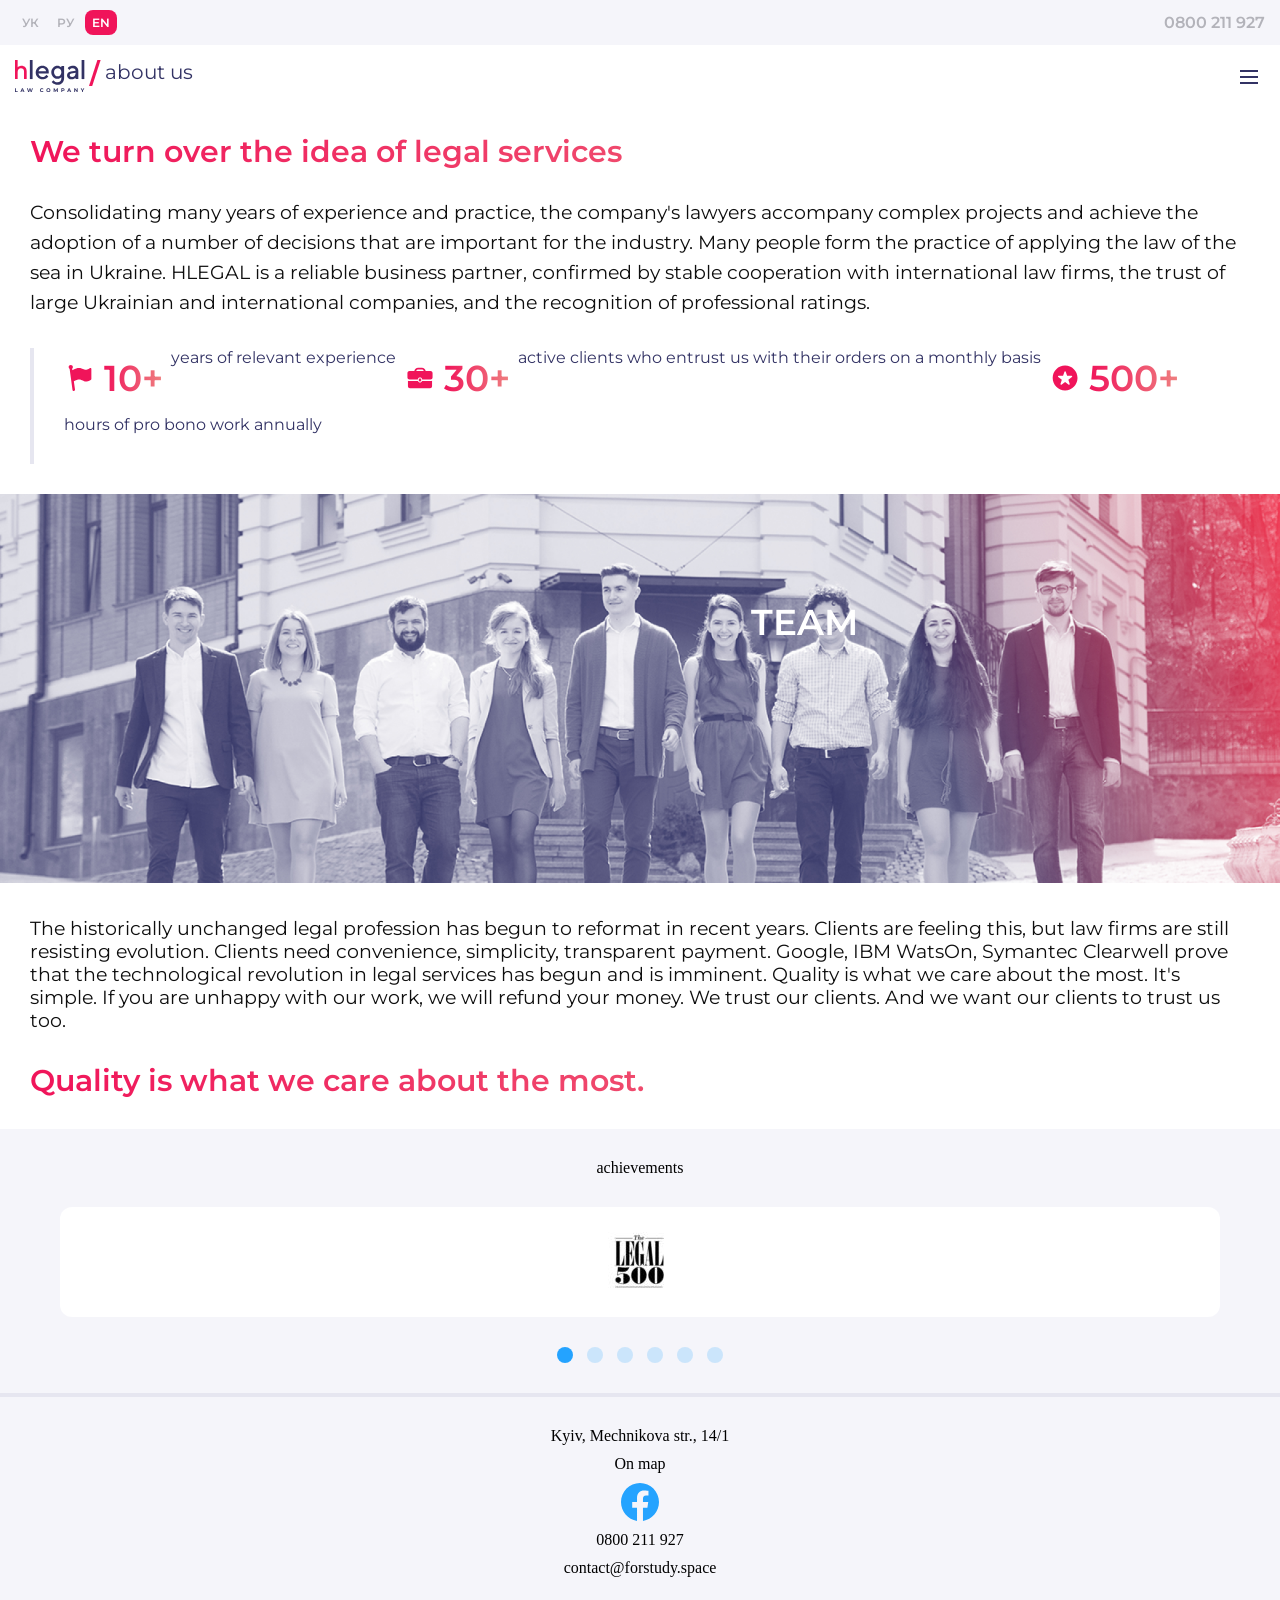
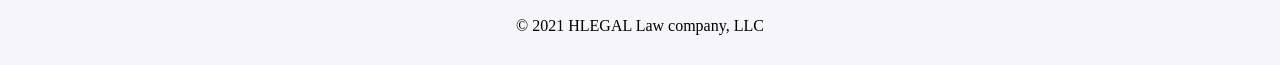
==== index.html @ 9a006789 "first commit" ====
<!doctype html>
<html lang="en">
  <head>
    <meta charset="UTF-8" />
    <meta name="viewport" content="width=device-width, initial-scale=1.0" />
    <link rel="stylesheet" href="./style/reset.css" />
    <link rel="stylesheet" href="./style/fonts.css" />
    <link rel="stylesheet" href="./style/style.css" />
    <title>Document</title>
  </head>
  <body>
    <div class="container">
      <div class="contacts">
        <div>
          <button class="language1">УК</button>
          <button class="language2">РУ</button>
          <button class="language3">EN</button>
        </div>
        <span class="number">0800 211 927</span>
      </div>
      <div class="pinned">
        <div class="pinnedsvg">
          <svg
            xmlns="http://www.w3.org/2000/svg"
            width="70"
            height="33"
            viewBox="0 0 70 33"
            fill="none"
          >
            <path
              d="M2.64358 0H0V19.0926H2.64358V12.0094C2.64358 10.8111 2.94164 9.86583 3.53774 9.20012C4.13384 8.53441 4.95024 8.18824 5.96102 8.18824C6.82926 8.18824 7.55495 8.50778 8.13809 9.12024C8.72124 9.74601 9.01929 10.5315 9.01929 11.4769V19.1059H11.6758V11.4769C11.6758 9.71938 11.1964 8.3347 10.2374 7.29619C9.27846 6.25768 8.02146 5.73843 6.49233 5.73843C6.05173 5.73843 5.61114 5.79168 5.1835 5.91151C4.7429 6.03134 4.39301 6.16448 4.10792 6.31094C3.82283 6.45739 3.5507 6.61717 3.30448 6.80356C3.05826 6.98996 2.8898 7.12311 2.81205 7.20299C2.7343 7.28288 2.6695 7.33613 2.64358 7.37608V0Z"
              fill="#F0145A"
            />
            <path d="M17.5856 0H14.8604V19.0767H17.5856V0Z" fill="#323264" />
            <path
              d="M33.6598 13.4896L33.796 12.127C33.796 10.3011 33.1965 8.77493 31.9701 7.54857C30.7438 6.32221 29.2176 5.72266 27.3917 5.72266C25.5658 5.72266 23.9851 6.37672 22.677 7.68483C21.3689 8.99295 20.7148 10.5463 20.7148 12.3995C20.7148 14.3072 21.3962 15.9423 22.7315 17.305C24.0669 18.6676 25.6748 19.3489 27.528 19.3489C28.2365 19.3489 28.8906 19.2399 29.5446 19.0491C30.1987 18.8311 30.7438 18.6131 31.1253 18.3951C31.5341 18.1498 31.9429 17.8773 32.2971 17.5775C32.6514 17.2777 32.8967 17.0597 33.0057 16.9234C33.1147 16.7872 33.1965 16.7054 33.251 16.6236L31.4796 14.8522L31.0708 15.37C30.7983 15.6971 30.335 16.0241 29.6809 16.3784C28.9996 16.7327 28.291 16.8962 27.528 16.8962C26.4651 16.8962 25.5658 16.5691 24.8027 15.8878C24.0396 15.2065 23.5764 14.4162 23.4401 13.4896H33.6598ZM27.3917 8.03912C28.4 8.03912 29.2176 8.33889 29.8989 8.9112C30.553 9.51075 30.9618 10.2466 31.1253 11.1732H23.5491C23.7944 10.2466 24.2304 9.51075 24.9117 8.9112C25.5658 8.33889 26.4106 8.03912 27.3917 8.03912Z"
              fill="#323264"
            />
            <path
              d="M46.3695 18.286C46.3695 19.4852 46.0153 20.4662 45.2794 21.2293C44.5709 21.9651 43.6715 22.3467 42.5542 22.3467C42.0637 22.3467 41.5731 22.2649 41.1098 22.1286C40.6465 21.9924 40.2922 21.8289 39.9925 21.6381C39.6927 21.4473 39.4202 21.2566 39.1476 21.0113C38.9024 20.766 38.7389 20.6025 38.6571 20.5207C38.5753 20.439 38.5208 20.3572 38.4663 20.3027L36.6949 22.0741L36.9129 22.3467C37.0492 22.5374 37.2945 22.7827 37.6215 23.0552C37.9485 23.3005 38.3301 23.573 38.7661 23.8455C39.2021 24.0908 39.7472 24.3088 40.4285 24.4996C41.1098 24.6904 41.8184 24.7994 42.5542 24.7994C44.4074 24.7994 45.9335 24.1726 47.2144 22.919C48.468 21.6381 49.0948 20.112 49.0948 18.2588V5.99518H46.3695V7.3578L45.9062 6.94902C45.6065 6.67649 45.1432 6.40397 44.4891 6.13144C43.8351 5.85892 43.1265 5.72266 42.4179 5.72266C40.7555 5.72266 39.3384 6.34946 38.112 7.63033C36.8857 8.9112 36.2861 10.4373 36.2861 12.2632C36.2861 14.0892 36.8857 15.6153 38.112 16.8962C39.3384 18.177 40.7555 18.8038 42.4179 18.8038C42.8812 18.8038 43.3173 18.7493 43.7806 18.6403C44.2166 18.5041 44.5709 18.3678 44.8707 18.2315C45.1704 18.0953 45.443 17.9318 45.6882 17.741C45.9335 17.5502 46.1243 17.414 46.1788 17.3595L46.3695 17.1687V18.286ZM39.0114 12.2632C39.0114 11.1186 39.3657 10.1648 40.1015 9.37449C40.8373 8.58416 41.7094 8.17538 42.6905 8.17538C43.6715 8.17538 44.5436 8.58416 45.2794 9.37449C45.988 10.1648 46.3695 11.1186 46.3695 12.2632C46.3695 13.4079 45.988 14.3617 45.2794 15.152C44.5436 15.9423 43.6715 16.3511 42.6905 16.3511C41.7094 16.3511 40.8373 15.9423 40.1015 15.152C39.3657 14.3617 39.0114 13.4079 39.0114 12.2632Z"
              fill="#323264"
            />
            <path
              d="M63.3195 19.0764V10.6281C63.3195 9.23823 62.8017 8.06637 61.7934 7.13979C60.7851 6.18595 59.4769 5.72266 57.869 5.72266C57.2422 5.72266 56.6154 5.80441 56.0159 5.96793C55.4163 6.1587 54.9258 6.34946 54.5715 6.56748C54.2172 6.7855 53.8629 7.03078 53.5359 7.33055C53.2089 7.60308 53.0181 7.79384 52.9091 7.90285C52.8273 8.01186 52.7456 8.09362 52.6911 8.17538L54.4625 9.94679L54.8168 9.4835C55.0348 9.18372 55.4163 8.9112 55.9886 8.61142C56.5609 8.31164 57.1877 8.17538 57.869 8.17538C58.6594 8.17538 59.3134 8.42065 59.8312 8.88394C60.349 9.34724 60.5943 9.94679 60.5943 10.6281L55.8251 11.4457C54.6533 11.6364 53.6994 12.0997 53.0454 12.8356C52.364 13.5714 52.0098 14.4707 52.0098 15.5335C52.0098 16.5419 52.4458 17.414 53.3179 18.177C54.2172 18.9674 55.3073 19.3489 56.6427 19.3489C57.106 19.3489 57.542 19.2944 57.9781 19.1581C58.4413 19.0491 58.7956 18.9129 59.0954 18.7766C59.3952 18.6403 59.6677 18.4768 59.913 18.286C60.1583 18.0953 60.3218 17.959 60.4308 17.9045C60.5125 17.8228 60.567 17.741 60.5943 17.7137V19.0764H63.3195ZM57.0515 16.8962C56.3429 16.8962 55.7706 16.7327 55.3618 16.4056C54.9258 16.0786 54.735 15.6971 54.735 15.261C54.735 14.7977 54.8713 14.3889 55.1711 14.0892C55.4708 13.7894 55.8796 13.5714 56.3702 13.4896L60.5943 12.8083V13.0808C60.5943 14.3072 60.2945 15.2338 59.6677 15.9151C59.0409 16.5691 58.1688 16.8962 57.0515 16.8962Z"
              fill="#323264"
            />
            <path d="M69.3337 0H66.6084V19.0767H69.3337V0Z" fill="#323264" />
            <path
              d="M0 28.3298H0.852878V31.3201H2.70078V32.0151H0V28.3298Z"
              fill="#323264"
            />
            <path
              d="M8.26752 31.2254H6.5565L6.23009 32.0151H5.35615L6.99873 28.3298H7.84108L9.48893 32.0151H8.59393L8.26752 31.2254ZM7.99902 30.5778L7.41464 29.1669L6.83026 30.5778H7.99902Z"
              fill="#323264"
            />
            <path
              d="M17.8731 28.3298L16.6675 32.0151H15.7515L14.9407 29.5196L14.1036 32.0151H13.1928L11.982 28.3298H12.8664L13.6982 30.92L14.5669 28.3298H15.3566L16.199 30.9411L17.0571 28.3298H17.8731Z"
              fill="#323264"
            />
            <path
              d="M26.9457 32.0782C26.5702 32.0782 26.2297 31.9975 25.9244 31.8361C25.6225 31.6711 25.3838 31.4447 25.2084 31.1569C25.0364 30.8656 24.9504 30.5374 24.9504 30.1724C24.9504 29.8074 25.0364 29.481 25.2084 29.1932C25.3838 28.9019 25.6225 28.6755 25.9244 28.514C26.2297 28.3491 26.5719 28.2666 26.951 28.2666C27.2704 28.2666 27.5582 28.3228 27.8144 28.4351C28.0741 28.5474 28.2917 28.7088 28.4672 28.9194L27.9197 29.4248C27.6705 29.137 27.3616 28.9931 26.9931 28.9931C26.7649 28.9931 26.5614 29.044 26.3824 29.1458C26.2034 29.2441 26.063 29.3827 25.9612 29.5617C25.8629 29.7407 25.8138 29.9443 25.8138 30.1724C25.8138 30.4006 25.8629 30.6041 25.9612 30.7831C26.063 30.9621 26.2034 31.1025 26.3824 31.2043C26.5614 31.3026 26.7649 31.3517 26.9931 31.3517C27.3616 31.3517 27.6705 31.206 27.9197 30.9147L28.4672 31.4201C28.2917 31.6342 28.0741 31.7974 27.8144 31.9098C27.5547 32.0221 27.2651 32.0782 26.9457 32.0782Z"
              fill="#323264"
            />
            <path
              d="M33.3831 32.0782C33.0005 32.0782 32.6548 31.9958 32.3459 31.8308C32.0406 31.6658 31.8002 31.4394 31.6247 31.1516C31.4527 30.8603 31.3667 30.5339 31.3667 30.1724C31.3667 29.8109 31.4527 29.4863 31.6247 29.1985C31.8002 28.9071 32.0406 28.679 32.3459 28.514C32.6548 28.3491 33.0005 28.2666 33.3831 28.2666C33.7657 28.2666 34.1096 28.3491 34.415 28.514C34.7203 28.679 34.9607 28.9071 35.1362 29.1985C35.3117 29.4863 35.3995 29.8109 35.3995 30.1724C35.3995 30.5339 35.3117 30.8603 35.1362 31.1516C34.9607 31.4394 34.7203 31.6658 34.415 31.8308C34.1096 31.9958 33.7657 32.0782 33.3831 32.0782ZM33.3831 31.3517C33.6007 31.3517 33.7972 31.3026 33.9727 31.2043C34.1482 31.1025 34.2851 30.9621 34.3834 30.7831C34.4852 30.6041 34.5361 30.4006 34.5361 30.1724C34.5361 29.9443 34.4852 29.7407 34.3834 29.5617C34.2851 29.3827 34.1482 29.2441 33.9727 29.1458C33.7972 29.044 33.6007 28.9931 33.3831 28.9931C33.1655 28.9931 32.9689 29.044 32.7934 29.1458C32.618 29.2441 32.4793 29.3827 32.3775 29.5617C32.2793 29.7407 32.2301 29.9443 32.2301 30.1724C32.2301 30.4006 32.2793 30.6041 32.3775 30.7831C32.4793 30.9621 32.618 31.1025 32.7934 31.2043C32.9689 31.3026 33.1655 31.3517 33.3831 31.3517Z"
              fill="#323264"
            />
            <path
              d="M42.0264 32.0151L42.0211 29.8039L40.9366 31.6255H40.5523L39.473 29.8513V32.0151H38.6728V28.3298H39.3782L40.7576 30.6199L42.1159 28.3298H42.8161L42.8266 32.0151H42.0264Z"
              fill="#323264"
            />
            <path
              d="M47.9285 28.3298C48.2549 28.3298 48.5374 28.3842 48.7761 28.493C49.0183 28.6018 49.2043 28.7562 49.3342 28.9563C49.464 29.1563 49.529 29.3932 49.529 29.667C49.529 29.9373 49.464 30.1742 49.3342 30.3777C49.2043 30.5778 49.0183 30.7322 48.7761 30.841C48.5374 30.9463 48.2549 30.999 47.9285 30.999H47.1862V32.0151H46.3333V28.3298H47.9285ZM47.8811 30.304C48.1373 30.304 48.3321 30.2496 48.4655 30.1408C48.5989 30.0285 48.6656 29.8706 48.6656 29.667C48.6656 29.4599 48.5989 29.302 48.4655 29.1932C48.3321 29.0809 48.1373 29.0247 47.8811 29.0247H47.1862V30.304H47.8811Z"
              fill="#323264"
            />
            <path
              d="M55.0121 31.2254H53.3011L52.9747 32.0151H52.1008L53.7433 28.3298H54.5857L56.2335 32.0151H55.3385L55.0121 31.2254ZM54.7436 30.5778L54.1592 29.1669L53.5749 30.5778H54.7436Z"
              fill="#323264"
            />
            <path
              d="M62.6281 28.3298V32.0151H61.9279L60.0906 29.7776V32.0151H59.2482V28.3298H59.9537L61.7858 30.5673V28.3298H62.6281Z"
              fill="#323264"
            />
            <path
              d="M67.9013 30.7094V32.0151H67.0485V30.6989L65.6217 28.3298H66.5273L67.5117 29.9671L68.4963 28.3298H69.3333L67.9013 30.7094Z"
              fill="#323264"
            />
          </svg>
          <svg
            xmlns="http://www.w3.org/2000/svg"
            width="12"
            height="26"
            viewBox="0 0 12 26"
            fill="none"
          >
            <path
              fill-rule="evenodd"
              clip-rule="evenodd"
              d="M8.39478 0H11.617L3.22224 26H0L8.39478 0Z"
              fill="#F0145A"
            />
          </svg>
          <span class="about">about us</span>
        </div>
        <svg
          xmlns="http://www.w3.org/2000/svg"
          width="32"
          height="32"
          viewBox="0 0 32 32"
          fill="none"
        >
          <path d="M7 10H25" stroke="#323264" stroke-width="2" />
          <path d="M7 16H25" stroke="#323264" stroke-width="2" />
          <path d="M7 22H25" stroke="#323264" stroke-width="2" />
        </svg>
      </div>
      <div class="intro">
        <p class="intro1">We turn over the idea of legal services</p>
        <p class="intro2">
          Consolidating many years of experience and practice, the company's
          lawyers accompany complex projects and achieve the adoption of a
          number of decisions that are important for the industry. Many people
          form the practice of applying the law of the sea in Ukraine. HLEGAL is
          a reliable business partner, confirmed by stable cooperation with
          international law firms, the trust of large Ukrainian and
          international companies, and the recognition of professional ratings.
        </p>
        <div class="years">
          <div class="years1">
            <svg
              xmlns="http://www.w3.org/2000/svg"
              width="32"
              height="32"
              viewBox="0 0 32 32"
              fill="none"
            >
              <path
                d="M27.1137 6.3054C26.9447 6.1374 26.7457 6.0529 26.5157 6.0529C26.4012 6.0529 26.1597 6.1469 25.7927 6.3324C25.4252 6.5184 25.0352 6.7254 24.6247 6.9564C24.2132 7.1859 23.7262 7.3939 23.1642 7.5799C22.6027 7.7654 22.0827 7.8594 21.6042 7.8594C21.1622 7.8594 20.7722 7.7754 20.4362 7.6069C19.3217 7.0849 18.3522 6.6954 17.5292 6.4384C16.7062 6.1819 15.8212 6.0529 14.8737 6.0529C13.2377 6.0529 11.3742 6.5849 9.28524 7.6469C8.85424 7.8619 8.54524 8.0284 8.34524 8.1504L8.14674 6.6949C8.59524 6.3054 8.88474 5.7379 8.88474 5.0974C8.88474 3.9239 7.93374 2.9729 6.76024 2.9729C5.58674 2.9729 4.63574 3.9239 4.63574 5.0974C4.63574 5.8629 5.04474 6.5284 5.65174 6.9024L8.52174 27.9474C8.60724 28.5739 9.14324 29.0284 9.75874 29.0284C9.81474 29.0284 9.87174 29.0249 9.92924 29.0174C10.6132 28.9234 11.0922 28.2939 10.9987 27.6099L9.84524 19.1514C11.9382 18.1129 13.7487 17.5894 15.2717 17.5894C15.9182 17.5894 16.5487 17.6859 17.1632 17.8809C17.7782 18.0764 18.2897 18.2884 18.6967 18.5179C19.1037 18.7479 19.5842 18.9609 20.1367 19.1549C20.6902 19.3499 21.2367 19.4474 21.7762 19.4474C23.1392 19.4474 24.7717 18.9339 26.6742 17.9074C26.9132 17.7834 27.0882 17.6614 27.1987 17.5419C27.3092 17.4224 27.3647 17.2524 27.3647 17.0314V6.9029C27.3647 6.6734 27.2812 6.4739 27.1137 6.3054Z"
                fill="#F0145A"
              />
            </svg>
            <p class="intro3">10+</p>
            <p class="intro4">years of relevant experience</p>
            <svg
              xmlns="http://www.w3.org/2000/svg"
              width="32"
              height="32"
              viewBox="0 0 32 32"
              fill="none"
            >
              <path
                d="M17.2321 18.332V17.774C17.2321 17.0935 16.6806 16.542 16.0006 16.542C15.3201 16.542 14.7686 17.0935 14.7686 17.774V18.332C14.7686 19.0125 15.3201 19.564 16.0006 19.564C16.6801 19.564 17.2321 19.0125 17.2321 18.332Z"
                fill="#F0145A"
              />
              <path
                d="M18.0769 19.0136C17.8039 19.9071 16.9814 20.5631 16.0004 20.5631C15.0189 20.5631 14.1964 19.9071 13.9234 19.0136H5.43886C4.90336 19.0136 4.39736 18.8891 3.94336 18.6731V24.3066C3.94336 25.4066 4.84336 26.3066 5.94336 26.3066H26.0564C27.1564 26.3066 28.0564 25.4066 28.0564 24.3066V18.6736C27.6019 18.8896 27.0964 19.0141 26.5609 19.0141H18.0769V19.0136Z"
                fill="#F0145A"
              />
              <path
                d="M26.4775 8.8976H21.677C21.387 7.0846 19.8165 5.6936 17.923 5.6936H14.0765C12.183 5.6936 10.613 7.0846 10.3225 8.8976H5.52247C4.37647 8.8976 3.43896 9.7976 3.43896 10.8976V15.5141C3.43896 16.6186 4.33447 17.5141 5.43897 17.5141H13.829C13.8575 16.9386 14.1045 16.4216 14.495 16.0476C14.507 16.0361 14.521 16.0271 14.5335 16.0161C14.62 15.9366 14.71 15.8616 14.8085 15.7966C14.8435 15.7731 14.8835 15.7571 14.92 15.7361C15.001 15.6896 15.081 15.6411 15.1685 15.6051C15.237 15.5766 15.311 15.5601 15.383 15.5386C15.445 15.5201 15.504 15.4956 15.5685 15.4826C15.708 15.4541 15.8525 15.4391 16 15.4391C16.148 15.4391 16.292 15.4546 16.4315 15.4826C16.4955 15.4956 16.5545 15.5201 16.6165 15.5386C16.6885 15.5601 16.7625 15.5766 16.831 15.6056C16.918 15.6416 16.9975 15.6896 17.0785 15.7361C17.1155 15.7576 17.1555 15.7736 17.191 15.7971C17.2895 15.8616 17.379 15.9366 17.4655 16.0161C17.478 16.0276 17.4925 16.0366 17.5045 16.0486C17.8955 16.4226 18.142 16.9396 18.1705 17.5151H26.5605C27.665 17.5151 28.5605 16.6196 28.5605 15.5151V10.8986C28.561 9.7976 27.6235 8.8976 26.4775 8.8976ZM12.248 8.8976C12.503 8.1271 13.2215 7.5656 14.0765 7.5656H17.923C18.778 7.5656 19.4965 8.1271 19.7515 8.8976H12.248Z"
                fill="#F0145A"
              />
            </svg>
            <p class="intro3">30+</p>
            <p class="intro4">
              active clients who entrust us with their orders on a monthly basis
            </p>
            <svg
              xmlns="http://www.w3.org/2000/svg"
              width="32"
              height="32"
              viewBox="0 0 32 32"
              fill="none"
            >
              <path
                d="M16.0971 3.55298C9.25258 3.55298 3.68408 9.12148 3.68408 15.966C3.68408 22.811 9.25258 28.38 16.0971 28.38C22.9416 28.38 28.5101 22.811 28.5101 15.966C28.5106 9.12148 22.9421 3.55298 16.0971 3.55298ZM22.9556 15.0585V15.059L19.3621 17.659L20.7461 21.889C20.7681 21.955 20.7796 22.0255 20.7796 22.0975C20.7796 22.467 20.4806 22.767 20.1111 22.767C19.9641 22.767 19.8291 22.72 19.7191 22.6405L16.0976 20.021L12.4761 22.6405C12.3661 22.72 12.2311 22.767 12.0846 22.767C11.7146 22.767 11.4151 22.4675 11.4151 22.0975C11.4151 22.025 11.4271 21.955 11.4491 21.889L12.8336 17.659L9.24008 15.059V15.0585C9.07208 14.9375 8.96308 14.74 8.96308 14.517C8.96308 14.1475 9.26208 13.8485 9.63208 13.8485H14.0806L15.4581 9.63798C15.5421 9.36448 15.7966 9.16548 16.0981 9.16548C16.3991 9.16548 16.6541 9.36448 16.7376 9.63798L18.1151 13.8485H22.5636C22.9331 13.8485 23.2326 14.1475 23.2326 14.517C23.2321 14.74 23.1231 14.9375 22.9556 15.0585Z"
                fill="#F0145A"
              />
            </svg>
            <p class="intro3">500+</p>
            <p class="intro5">hours of pro bono work annually</p>
          </div>
        </div>
      </div>
      <div class="phototeams">
        <img src="./img/teams.jpg" class="teams" />
        <p class="pteams">Team</p>
      </div>
      <div class="more">
        <p class="more1">
          The historically unchanged legal profession has begun to reformat in
          recent years. Clients are feeling this, but law firms are still
          resisting evolution. Clients need convenience, simplicity, transparent
          payment. Google, IBM WatsOn, Symantec Clearwell prove that the
          technological revolution in legal services has begun and is imminent.
          Quality is what we care about the most. It's simple. If you are
          unhappy with our work, we will refund your money. We trust our
          clients. And we want our clients to trust us too.
        </p>
        <p class="more2">Quality is what we care about the most.</p>
      </div>
      <div class="achievements">
        <p class="achievements1">achievements</p>
        <div class="legal500">
          <img src="./img/assets : logo 1.png" class="legal" />
        </div>
        <div class="ellipss">
          <svg
            xmlns="http://www.w3.org/2000/svg"
            width="16"
            height="16"
            viewBox="0 0 16 16"
            fill="none"
          >
            <circle cx="8" cy="8" r="8" fill="#24A3FF" />
          </svg>
          <svg
            xmlns="http://www.w3.org/2000/svg"
            width="16"
            height="16"
            viewBox="0 0 16 16"
            fill="none"
          >
            <circle opacity="0.2" cx="8" cy="8" r="8" fill="#24A3FF" />
          </svg>
          <svg
            xmlns="http://www.w3.org/2000/svg"
            width="16"
            height="16"
            viewBox="0 0 16 16"
            fill="none"
          >
            <circle opacity="0.2" cx="8" cy="8" r="8" fill="#24A3FF" />
          </svg>
          <svg
            xmlns="http://www.w3.org/2000/svg"
            width="16"
            height="16"
            viewBox="0 0 16 16"
            fill="none"
          >
            <circle opacity="0.2" cx="8" cy="8" r="8" fill="#24A3FF" />
          </svg>
          <svg
            xmlns="http://www.w3.org/2000/svg"
            width="16"
            height="16"
            viewBox="0 0 16 16"
            fill="none"
          >
            <circle opacity="0.2" cx="8" cy="8" r="8" fill="#24A3FF" />
          </svg>
          <svg
            xmlns="http://www.w3.org/2000/svg"
            width="16"
            height="16"
            viewBox="0 0 16 16"
            fill="none"
          >
            <circle opacity="0.2" cx="8" cy="8" r="8" fill="#24A3FF" />
          </svg>
        </div>
      </div>
      <div class="footermobile">
        <p class="footermobile1">Kyiv, Mechnikova str., 14/1</p>
        <p class="footermobile2">On map</p>
        <svg
          xmlns="http://www.w3.org/2000/svg"
          width="38"
          height="38"
          viewBox="0 0 38 38"
          fill="none"
        >
          <g clip-path="url(#clip0_189553_1446)">
            <path
              d="M38 19.1161C38 8.55857 29.4934 0 19 0C8.50658 0 0 8.55857 0 19.1161C0 28.6575 6.94803 36.5659 16.0312 38V24.6419H11.207V19.1161H16.0312V14.9046C16.0312 10.1136 18.8678 7.46723 23.2078 7.46723C25.2866 7.46723 27.4609 7.84059 27.4609 7.84059V12.545H25.0651C22.7048 12.545 21.9688 14.0185 21.9688 15.5302V19.1161H27.2383L26.3959 24.6419H21.9688V38C31.052 36.5659 38 28.6575 38 19.1161Z"
              fill="#24A3FF"
            />
          </g>
          <defs>
            <clipPath id="clip0_189553_1446">
              <rect width="38" height="38" fill="white" />
            </clipPath>
          </defs>
        </svg>
        <p class="footermobile3">0800 211 927</p>
        <p class="footermobile4">contact@forstudy.space</p>
        <p class="footermobile5">© 2021 HLEGAL Law company, LLC</p>
      </div>
    </div>
  </body>
</html>
---- style/fonts.css ----
@font-face {
  font-family: "Mont Bold";
  src: url(../fonts/Montserrat-SemiBoldItalic.ttf);
  src: url(../fonts/Montserrat-Bold.ttf);
  src: url(../fonts/Montserrat-ExtraBold.ttf);
  src: url(../fonts/Montserrat-SemiBold.ttf);
}
@font-face {
  font-family: "Mont Regular";
  src: url(../fonts/Montserrat-Regular.ttf);
}/*# sourceMappingURL=fonts.css.map */
---- style/style.css ----
.contacts {
  padding: 10px 15px;
  background-color: #f5f5fa;
  display: flex;
  align-items: center;
  justify-content: space-between;
  flex-direction: row;
  flex-wrap: nowrap;
  gap: 0;
}

.language1,
.language2,
.language3 {
  padding: 5px 7px;
  border: none;
  background-color: #f5f5fa;
}

.language3 {
  border-radius: 8px;
  background: #f0145a;
  color: #fff;
  text-align: center;
  font-family: "Mont Bold";
  color: var(--Basic-White, #fff);
  font-size: 12px;
}

.language1,
.language2 {
  color: #b3b3ba;
  text-align: center;
  font-family: "Mont Bold";
  font-size: 12px;
}

.number {
  color: #b3b3ba;
  text-align: right;
  font-family: "Mont Bold";
  font-size: 16px;
}

.pinned {
  padding: 0 15px 0 15px;
  margin-bottom: 30px;
  display: flex;
  align-items: baseline;
  justify-content: space-between;
  flex-direction: row;
  flex-wrap: nowrap;
  gap: 0;
}

.pinnedsvg {
  padding: 15px 0 10px 0;
  display: flex;
  align-items: start;
  justify-content: start;
  flex-direction: row;
  flex-wrap: nowrap;
  gap: 4px;
  color: #323264;
  font-family: "Mont Regular";
  font-size: 20px;
}

.intro {
  padding: 0 30px 0 30px;
  margin-bottom: 30px;
}

.intro1 {
  font-family: "Mont Bold";
  font-size: 30px;
  background: linear-gradient(90deg, #f0145a 0%, #ef8080 100%);
  -webkit-background-clip: text;
  background-clip: text;
  color: #f0145a;
  -webkit-text-fill-color: transparent;
  margin-bottom: 28px;
}

.intro2 {
  color: rgba(0, 0, 0, 0.9450980392);
  font-family: "Mont Regular";
  font-size: 19px;
  line-height: 30px; /* 157.895% */
  margin-bottom: 30px;
}

.years {
  border-left: 4px solid #e6e6f0;
}

.years1 {
  margin-left: 30px;
  display: flex;
  align-items: center;
  justify-content: start;
  flex-direction: row;
  flex-wrap: wrap;
  gap: 8px;
}

.intro3 {
  font-family: "Mont Bold";
  font-size: 36px;
  background: linear-gradient(90deg, #f0145a 0%, #ef8080 100%);
  -webkit-background-clip: text;
  background-clip: text;
  color: #f0145a;
  -webkit-text-fill-color: transparent;
}

.intro4 {
  color: #323264;
  font-family: "Mont Regular";
  font-size: 16px;
  margin-bottom: 40px;
}

.intro5 {
  color: #323264;
  font-family: "Mont Regular";
  font-size: 16px;
  margin-bottom: 30px;
}

.phototeams {
  position: relative;
}

.teams {
  position: relative;
  width: 100%;
}

.pteams {
  position: absolute;
  top: 27%;
  right: 33%;
  color: #fff;
  font-family: "Mont Bold";
  font-size: 36px;
  text-transform: uppercase;
}

.more {
  padding: 30px;
}

.more1 {
  margin-bottom: 30px;
  color: rgba(0, 0, 0, 0.9450980392);
  font-family: "Mont Regular";
  font-size: 19px;
}

.more2 {
  font-family: "Mont Bold";
  background: linear-gradient(90deg, #f0145a 0%, #ef8080 100%);
  -webkit-background-clip: text;
  background-clip: text;
  color: #f0145a;
  -webkit-text-fill-color: transparent;
  font-size: 30px;
}

.achievements {
  display: flex;
  align-items: center;
  justify-content: start;
  flex-direction: column;
  flex-wrap: nowrap;
  gap: 30px;
  padding: 30px 60px;
  background: #f5f5fa;
}

.legal500 {
  padding: 25px 0;
  border-radius: 12px;
  background: #fff;
  display: flex;
  align-items: center;
  justify-content: center;
  flex-direction: row;
  flex-wrap: nowrap;
  gap: 0;
  width: 100%;
}

.ellipss {
  display: flex;
  align-items: start;
  justify-content: start;
  flex-direction: row;
  flex-wrap: nowrap;
  gap: 14px;
}

.footermobile {
  border-top: 4px solid #e6e6f0;
  background: #f5f5fa;
  padding: 30px;
  display: flex;
  align-items: center;
  justify-content: center;
  flex-direction: column;
  flex-wrap: nowrap;
  gap: 0;
}

.footermobile1,
.footermobile2,
.footermobile4 {
  margin-bottom: 10px;
}

.footermobile3 {
  margin: 10px 0;
}

.footermobile5 {
  margin-top: 30px;
}/*# sourceMappingURL=style.css.map */
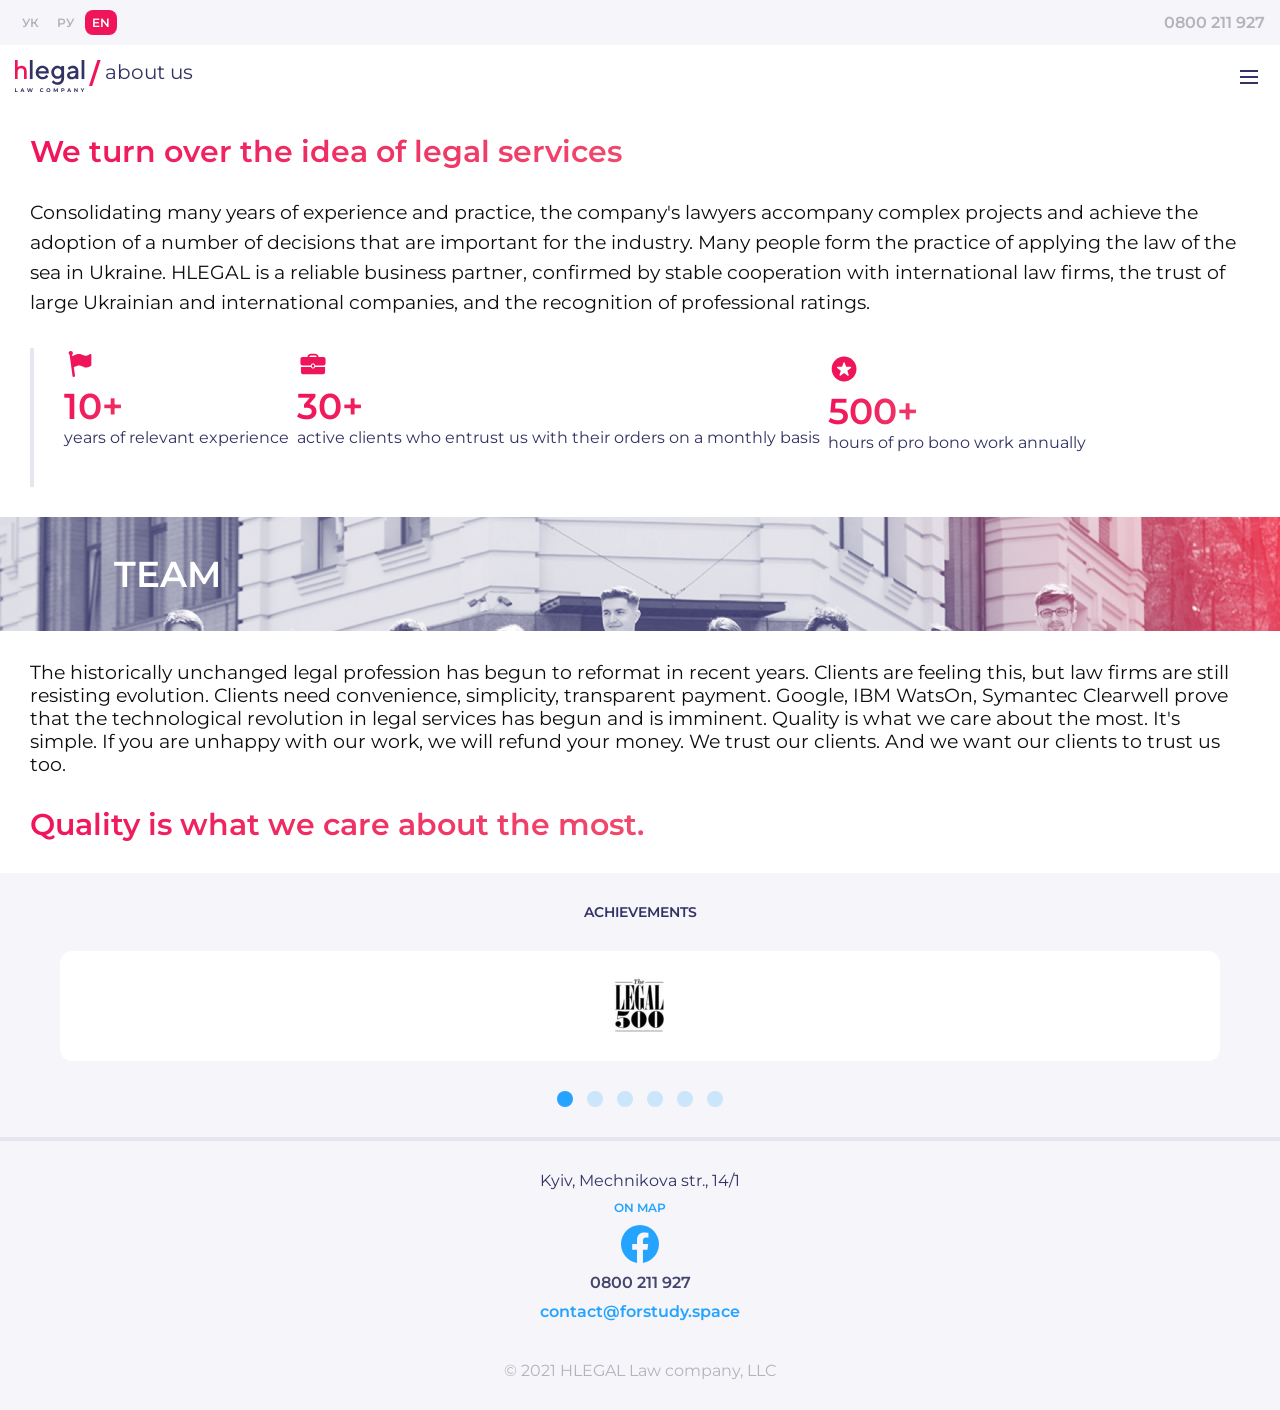
==== commit a8d89ebb: "first commit" ====
--- a/index.html
+++ b/index.html
@@ -102,17 +102,19 @@
           </svg>
           <span class="about">about us</span>
         </div>
-        <svg
-          xmlns="http://www.w3.org/2000/svg"
-          width="32"
-          height="32"
-          viewBox="0 0 32 32"
-          fill="none"
-        >
-          <path d="M7 10H25" stroke="#323264" stroke-width="2" />
-          <path d="M7 16H25" stroke="#323264" stroke-width="2" />
-          <path d="M7 22H25" stroke="#323264" stroke-width="2" />
-        </svg>
+        <button class="menu">
+          <svg
+            xmlns="http://www.w3.org/2000/svg"
+            width="32"
+            height="32"
+            viewBox="0 0 32 32"
+            fill="none"
+          >
+            <path d="M7 10H25" stroke="#323264" stroke-width="2" />
+            <path d="M7 16H25" stroke="#323264" stroke-width="2" />
+            <path d="M7 22H25" stroke="#323264" stroke-width="2" />
+          </svg>
+        </button>
       </div>
       <div class="intro">
         <p class="intro1">We turn over the idea of legal services</p>
@@ -127,63 +129,69 @@
         </p>
         <div class="years">
           <div class="years1">
-            <svg
-              xmlns="http://www.w3.org/2000/svg"
-              width="32"
-              height="32"
-              viewBox="0 0 32 32"
-              fill="none"
-            >
-              <path
-                d="M27.1137 6.3054C26.9447 6.1374 26.7457 6.0529 26.5157 6.0529C26.4012 6.0529 26.1597 6.1469 25.7927 6.3324C25.4252 6.5184 25.0352 6.7254 24.6247 6.9564C24.2132 7.1859 23.7262 7.3939 23.1642 7.5799C22.6027 7.7654 22.0827 7.8594 21.6042 7.8594C21.1622 7.8594 20.7722 7.7754 20.4362 7.6069C19.3217 7.0849 18.3522 6.6954 17.5292 6.4384C16.7062 6.1819 15.8212 6.0529 14.8737 6.0529C13.2377 6.0529 11.3742 6.5849 9.28524 7.6469C8.85424 7.8619 8.54524 8.0284 8.34524 8.1504L8.14674 6.6949C8.59524 6.3054 8.88474 5.7379 8.88474 5.0974C8.88474 3.9239 7.93374 2.9729 6.76024 2.9729C5.58674 2.9729 4.63574 3.9239 4.63574 5.0974C4.63574 5.8629 5.04474 6.5284 5.65174 6.9024L8.52174 27.9474C8.60724 28.5739 9.14324 29.0284 9.75874 29.0284C9.81474 29.0284 9.87174 29.0249 9.92924 29.0174C10.6132 28.9234 11.0922 28.2939 10.9987 27.6099L9.84524 19.1514C11.9382 18.1129 13.7487 17.5894 15.2717 17.5894C15.9182 17.5894 16.5487 17.6859 17.1632 17.8809C17.7782 18.0764 18.2897 18.2884 18.6967 18.5179C19.1037 18.7479 19.5842 18.9609 20.1367 19.1549C20.6902 19.3499 21.2367 19.4474 21.7762 19.4474C23.1392 19.4474 24.7717 18.9339 26.6742 17.9074C26.9132 17.7834 27.0882 17.6614 27.1987 17.5419C27.3092 17.4224 27.3647 17.2524 27.3647 17.0314V6.9029C27.3647 6.6734 27.2812 6.4739 27.1137 6.3054Z"
-                fill="#F0145A"
-              />
-            </svg>
-            <p class="intro3">10+</p>
-            <p class="intro4">years of relevant experience</p>
-            <svg
-              xmlns="http://www.w3.org/2000/svg"
-              width="32"
-              height="32"
-              viewBox="0 0 32 32"
-              fill="none"
-            >
-              <path
-                d="M17.2321 18.332V17.774C17.2321 17.0935 16.6806 16.542 16.0006 16.542C15.3201 16.542 14.7686 17.0935 14.7686 17.774V18.332C14.7686 19.0125 15.3201 19.564 16.0006 19.564C16.6801 19.564 17.2321 19.0125 17.2321 18.332Z"
-                fill="#F0145A"
-              />
-              <path
-                d="M18.0769 19.0136C17.8039 19.9071 16.9814 20.5631 16.0004 20.5631C15.0189 20.5631 14.1964 19.9071 13.9234 19.0136H5.43886C4.90336 19.0136 4.39736 18.8891 3.94336 18.6731V24.3066C3.94336 25.4066 4.84336 26.3066 5.94336 26.3066H26.0564C27.1564 26.3066 28.0564 25.4066 28.0564 24.3066V18.6736C27.6019 18.8896 27.0964 19.0141 26.5609 19.0141H18.0769V19.0136Z"
-                fill="#F0145A"
-              />
-              <path
-                d="M26.4775 8.8976H21.677C21.387 7.0846 19.8165 5.6936 17.923 5.6936H14.0765C12.183 5.6936 10.613 7.0846 10.3225 8.8976H5.52247C4.37647 8.8976 3.43896 9.7976 3.43896 10.8976V15.5141C3.43896 16.6186 4.33447 17.5141 5.43897 17.5141H13.829C13.8575 16.9386 14.1045 16.4216 14.495 16.0476C14.507 16.0361 14.521 16.0271 14.5335 16.0161C14.62 15.9366 14.71 15.8616 14.8085 15.7966C14.8435 15.7731 14.8835 15.7571 14.92 15.7361C15.001 15.6896 15.081 15.6411 15.1685 15.6051C15.237 15.5766 15.311 15.5601 15.383 15.5386C15.445 15.5201 15.504 15.4956 15.5685 15.4826C15.708 15.4541 15.8525 15.4391 16 15.4391C16.148 15.4391 16.292 15.4546 16.4315 15.4826C16.4955 15.4956 16.5545 15.5201 16.6165 15.5386C16.6885 15.5601 16.7625 15.5766 16.831 15.6056C16.918 15.6416 16.9975 15.6896 17.0785 15.7361C17.1155 15.7576 17.1555 15.7736 17.191 15.7971C17.2895 15.8616 17.379 15.9366 17.4655 16.0161C17.478 16.0276 17.4925 16.0366 17.5045 16.0486C17.8955 16.4226 18.142 16.9396 18.1705 17.5151H26.5605C27.665 17.5151 28.5605 16.6196 28.5605 15.5151V10.8986C28.561 9.7976 27.6235 8.8976 26.4775 8.8976ZM12.248 8.8976C12.503 8.1271 13.2215 7.5656 14.0765 7.5656H17.923C18.778 7.5656 19.4965 8.1271 19.7515 8.8976H12.248Z"
-                fill="#F0145A"
-              />
-            </svg>
-            <p class="intro3">30+</p>
-            <p class="intro4">
-              active clients who entrust us with their orders on a monthly basis
-            </p>
-            <svg
-              xmlns="http://www.w3.org/2000/svg"
-              width="32"
-              height="32"
-              viewBox="0 0 32 32"
-              fill="none"
-            >
-              <path
-                d="M16.0971 3.55298C9.25258 3.55298 3.68408 9.12148 3.68408 15.966C3.68408 22.811 9.25258 28.38 16.0971 28.38C22.9416 28.38 28.5101 22.811 28.5101 15.966C28.5106 9.12148 22.9421 3.55298 16.0971 3.55298ZM22.9556 15.0585V15.059L19.3621 17.659L20.7461 21.889C20.7681 21.955 20.7796 22.0255 20.7796 22.0975C20.7796 22.467 20.4806 22.767 20.1111 22.767C19.9641 22.767 19.8291 22.72 19.7191 22.6405L16.0976 20.021L12.4761 22.6405C12.3661 22.72 12.2311 22.767 12.0846 22.767C11.7146 22.767 11.4151 22.4675 11.4151 22.0975C11.4151 22.025 11.4271 21.955 11.4491 21.889L12.8336 17.659L9.24008 15.059V15.0585C9.07208 14.9375 8.96308 14.74 8.96308 14.517C8.96308 14.1475 9.26208 13.8485 9.63208 13.8485H14.0806L15.4581 9.63798C15.5421 9.36448 15.7966 9.16548 16.0981 9.16548C16.3991 9.16548 16.6541 9.36448 16.7376 9.63798L18.1151 13.8485H22.5636C22.9331 13.8485 23.2326 14.1475 23.2326 14.517C23.2321 14.74 23.1231 14.9375 22.9556 15.0585Z"
-                fill="#F0145A"
-              />
-            </svg>
-            <p class="intro3">500+</p>
-            <p class="intro5">hours of pro bono work annually</p>
+            <div>
+              <svg
+                xmlns="http://www.w3.org/2000/svg"
+                width="32"
+                height="32"
+                viewBox="0 0 32 32"
+                fill="none"
+              >
+                <path
+                  d="M27.1137 6.3054C26.9447 6.1374 26.7457 6.0529 26.5157 6.0529C26.4012 6.0529 26.1597 6.1469 25.7927 6.3324C25.4252 6.5184 25.0352 6.7254 24.6247 6.9564C24.2132 7.1859 23.7262 7.3939 23.1642 7.5799C22.6027 7.7654 22.0827 7.8594 21.6042 7.8594C21.1622 7.8594 20.7722 7.7754 20.4362 7.6069C19.3217 7.0849 18.3522 6.6954 17.5292 6.4384C16.7062 6.1819 15.8212 6.0529 14.8737 6.0529C13.2377 6.0529 11.3742 6.5849 9.28524 7.6469C8.85424 7.8619 8.54524 8.0284 8.34524 8.1504L8.14674 6.6949C8.59524 6.3054 8.88474 5.7379 8.88474 5.0974C8.88474 3.9239 7.93374 2.9729 6.76024 2.9729C5.58674 2.9729 4.63574 3.9239 4.63574 5.0974C4.63574 5.8629 5.04474 6.5284 5.65174 6.9024L8.52174 27.9474C8.60724 28.5739 9.14324 29.0284 9.75874 29.0284C9.81474 29.0284 9.87174 29.0249 9.92924 29.0174C10.6132 28.9234 11.0922 28.2939 10.9987 27.6099L9.84524 19.1514C11.9382 18.1129 13.7487 17.5894 15.2717 17.5894C15.9182 17.5894 16.5487 17.6859 17.1632 17.8809C17.7782 18.0764 18.2897 18.2884 18.6967 18.5179C19.1037 18.7479 19.5842 18.9609 20.1367 19.1549C20.6902 19.3499 21.2367 19.4474 21.7762 19.4474C23.1392 19.4474 24.7717 18.9339 26.6742 17.9074C26.9132 17.7834 27.0882 17.6614 27.1987 17.5419C27.3092 17.4224 27.3647 17.2524 27.3647 17.0314V6.9029C27.3647 6.6734 27.2812 6.4739 27.1137 6.3054Z"
+                  fill="#F0145A"
+                />
+              </svg>
+              <p class="intro3">10+</p>
+              <p class="intro4">years of relevant experience</p>
+            </div>
+            <div>
+              <svg
+                xmlns="http://www.w3.org/2000/svg"
+                width="32"
+                height="32"
+                viewBox="0 0 32 32"
+                fill="none"
+              >
+                <path
+                  d="M17.2321 18.332V17.774C17.2321 17.0935 16.6806 16.542 16.0006 16.542C15.3201 16.542 14.7686 17.0935 14.7686 17.774V18.332C14.7686 19.0125 15.3201 19.564 16.0006 19.564C16.6801 19.564 17.2321 19.0125 17.2321 18.332Z"
+                  fill="#F0145A"
+                />
+                <path
+                  d="M18.0769 19.0136C17.8039 19.9071 16.9814 20.5631 16.0004 20.5631C15.0189 20.5631 14.1964 19.9071 13.9234 19.0136H5.43886C4.90336 19.0136 4.39736 18.8891 3.94336 18.6731V24.3066C3.94336 25.4066 4.84336 26.3066 5.94336 26.3066H26.0564C27.1564 26.3066 28.0564 25.4066 28.0564 24.3066V18.6736C27.6019 18.8896 27.0964 19.0141 26.5609 19.0141H18.0769V19.0136Z"
+                  fill="#F0145A"
+                />
+                <path
+                  d="M26.4775 8.8976H21.677C21.387 7.0846 19.8165 5.6936 17.923 5.6936H14.0765C12.183 5.6936 10.613 7.0846 10.3225 8.8976H5.52247C4.37647 8.8976 3.43896 9.7976 3.43896 10.8976V15.5141C3.43896 16.6186 4.33447 17.5141 5.43897 17.5141H13.829C13.8575 16.9386 14.1045 16.4216 14.495 16.0476C14.507 16.0361 14.521 16.0271 14.5335 16.0161C14.62 15.9366 14.71 15.8616 14.8085 15.7966C14.8435 15.7731 14.8835 15.7571 14.92 15.7361C15.001 15.6896 15.081 15.6411 15.1685 15.6051C15.237 15.5766 15.311 15.5601 15.383 15.5386C15.445 15.5201 15.504 15.4956 15.5685 15.4826C15.708 15.4541 15.8525 15.4391 16 15.4391C16.148 15.4391 16.292 15.4546 16.4315 15.4826C16.4955 15.4956 16.5545 15.5201 16.6165 15.5386C16.6885 15.5601 16.7625 15.5766 16.831 15.6056C16.918 15.6416 16.9975 15.6896 17.0785 15.7361C17.1155 15.7576 17.1555 15.7736 17.191 15.7971C17.2895 15.8616 17.379 15.9366 17.4655 16.0161C17.478 16.0276 17.4925 16.0366 17.5045 16.0486C17.8955 16.4226 18.142 16.9396 18.1705 17.5151H26.5605C27.665 17.5151 28.5605 16.6196 28.5605 15.5151V10.8986C28.561 9.7976 27.6235 8.8976 26.4775 8.8976ZM12.248 8.8976C12.503 8.1271 13.2215 7.5656 14.0765 7.5656H17.923C18.778 7.5656 19.4965 8.1271 19.7515 8.8976H12.248Z"
+                  fill="#F0145A"
+                />
+              </svg>
+              <p class="intro3">30+</p>
+              <p class="intro4">
+                active clients who entrust us with their orders on a monthly
+                basis
+              </p>
+            </div>
+            <div>
+              <svg
+                xmlns="http://www.w3.org/2000/svg"
+                width="32"
+                height="32"
+                viewBox="0 0 32 32"
+                fill="none"
+              >
+                <path
+                  d="M16.0971 3.55298C9.25258 3.55298 3.68408 9.12148 3.68408 15.966C3.68408 22.811 9.25258 28.38 16.0971 28.38C22.9416 28.38 28.5101 22.811 28.5101 15.966C28.5106 9.12148 22.9421 3.55298 16.0971 3.55298ZM22.9556 15.0585V15.059L19.3621 17.659L20.7461 21.889C20.7681 21.955 20.7796 22.0255 20.7796 22.0975C20.7796 22.467 20.4806 22.767 20.1111 22.767C19.9641 22.767 19.8291 22.72 19.7191 22.6405L16.0976 20.021L12.4761 22.6405C12.3661 22.72 12.2311 22.767 12.0846 22.767C11.7146 22.767 11.4151 22.4675 11.4151 22.0975C11.4151 22.025 11.4271 21.955 11.4491 21.889L12.8336 17.659L9.24008 15.059V15.0585C9.07208 14.9375 8.96308 14.74 8.96308 14.517C8.96308 14.1475 9.26208 13.8485 9.63208 13.8485H14.0806L15.4581 9.63798C15.5421 9.36448 15.7966 9.16548 16.0981 9.16548C16.3991 9.16548 16.6541 9.36448 16.7376 9.63798L18.1151 13.8485H22.5636C22.9331 13.8485 23.2326 14.1475 23.2326 14.517C23.2321 14.74 23.1231 14.9375 22.9556 15.0585Z"
+                  fill="#F0145A"
+                />
+              </svg>
+              <p class="intro3">500+</p>
+              <p class="intro5">hours of pro bono work annually</p>
+            </div>
           </div>
         </div>
       </div>
       <div class="phototeams">
-        <img src="./img/teams.jpg" class="teams" />
         <p class="pteams">Team</p>
       </div>
       <div class="more">
--- a/style/style.css
+++ b/style/style.css
@@ -128,19 +128,12 @@
   margin-bottom: 30px;
 }
 
-.phototeams {
-  position: relative;
-}
-
-.teams {
-  position: relative;
+.pteams {
+  padding: 35px 113.5px;
+  background-image: url(../img/teams.jpg);
+  background-size: 100%;
+  background-repeat: no-repeat;
   width: 100%;
-}
-
-.pteams {
-  position: absolute;
-  top: 27%;
-  right: 33%;
   color: #fff;
   font-family: "Mont Bold";
   font-size: 36px;
@@ -179,6 +172,14 @@
   background: #f5f5fa;
 }
 
+.achievements {
+  color: #323264;
+  text-align: center;
+  font-family: "Mont Bold";
+  font-size: 14px;
+  text-transform: uppercase;
+}
+
 .legal500 {
   padding: 25px 0;
   border-radius: 12px;
@@ -219,10 +220,41 @@
   margin-bottom: 10px;
 }
 
+.footermobile1 {
+  color: #323264;
+  font-family: "Mont Regular";
+  font-size: 16px;
+}
+
+.footermobile2 {
+  color: #24a3ff;
+  font-family: "Mont Bold";
+  font-size: 12px;
+  text-transform: uppercase;
+}
+
 .footermobile3 {
   margin: 10px 0;
+  color: #46466e;
+  font-family: "Mont Bold";
+  font-size: 16px;
+}
+
+.footermobile4 {
+  color: #24a3ff;
+  font-family: "Mont Bold";
+  font-size: 16px;
 }
 
 .footermobile5 {
   margin-top: 30px;
+  color: #b3b3ba;
+  text-align: center;
+  font-family: "Mont Regular";
+  font-size: 16px;
+}
+
+.menu {
+  border: none;
+  background-color: #fff;
 }/*# sourceMappingURL=style.css.map */
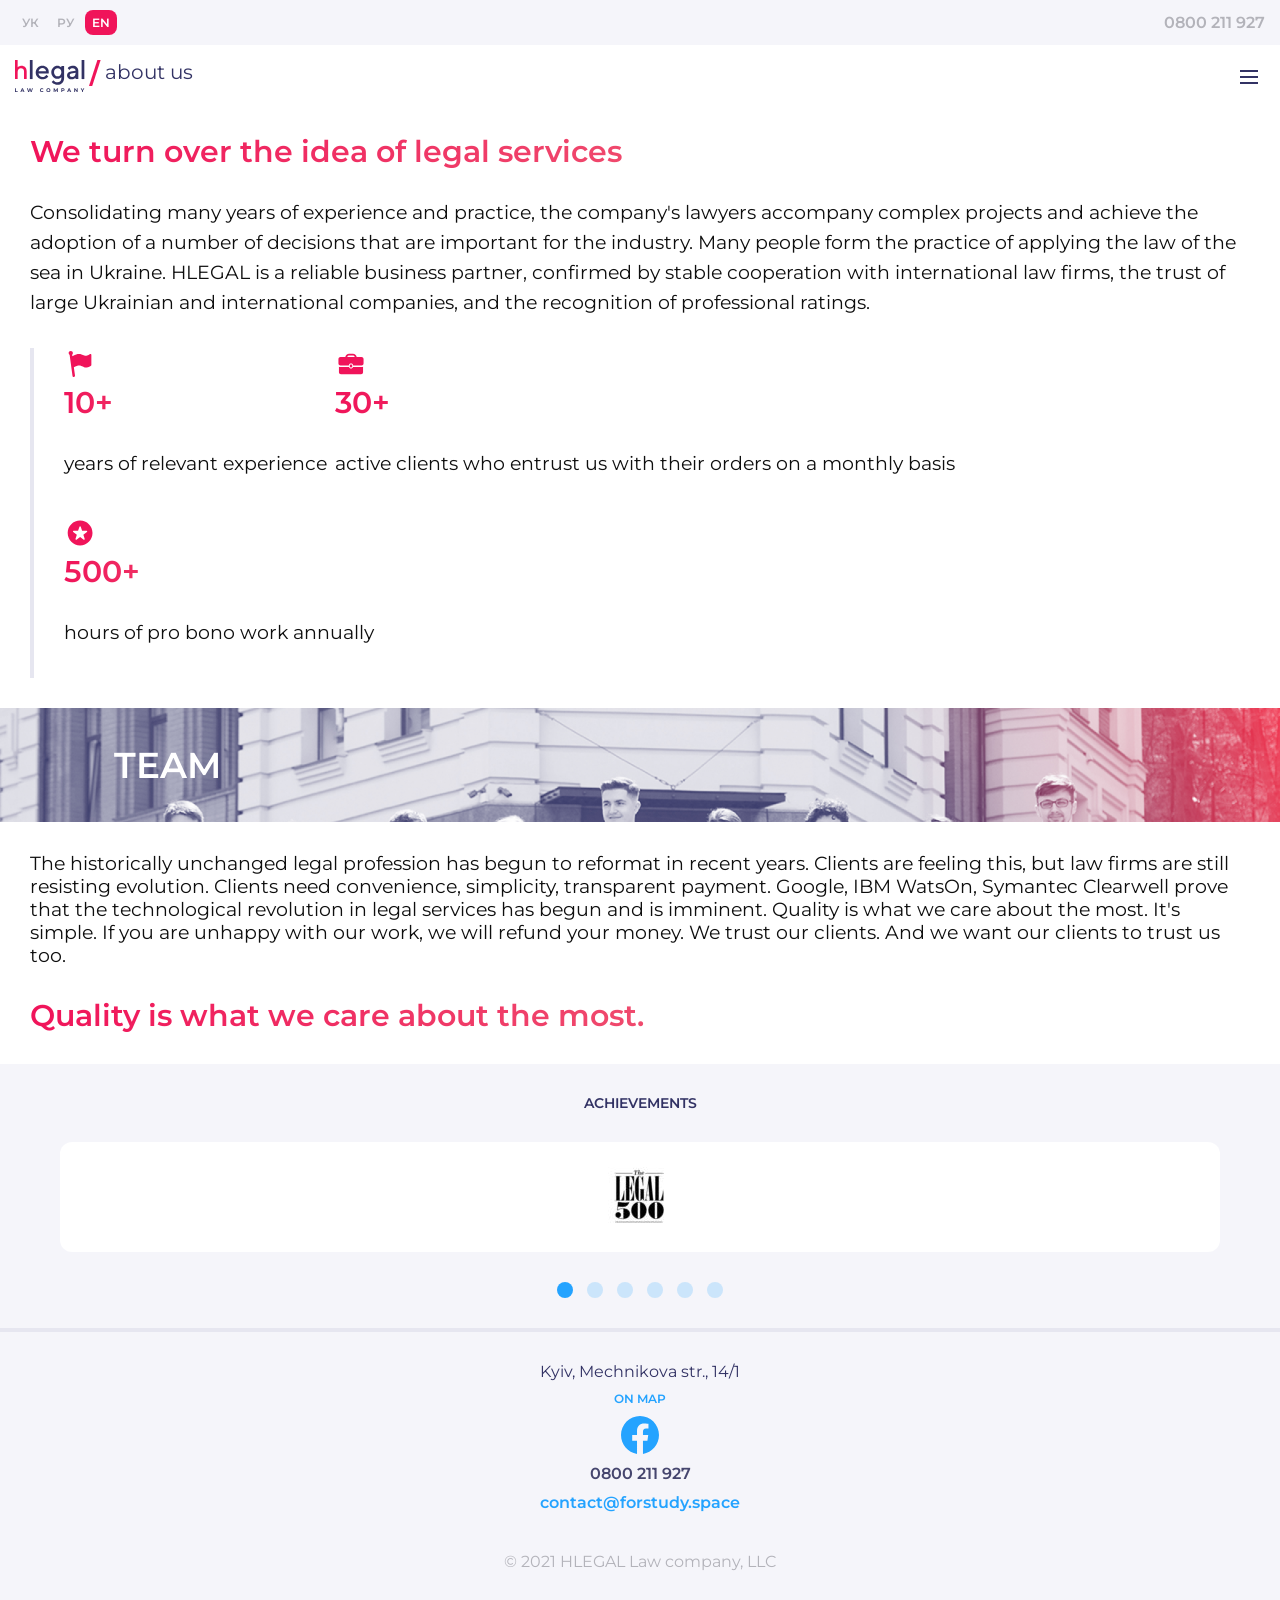
==== commit c563ae1e: "master" ====
--- a/index.html
+++ b/index.html
@@ -13,7 +13,7 @@
       <div class="contacts">
         <div>
           <button class="language1">УК</button>
-          <button class="language2">РУ</button>
+          <button class="language1">РУ</button>
           <button class="language3">EN</button>
         </div>
         <span class="number">0800 211 927</span>
@@ -142,8 +142,8 @@
                   fill="#F0145A"
                 />
               </svg>
-              <p class="intro3">10+</p>
-              <p class="intro4">years of relevant experience</p>
+              <p class="intro1">10+</p>
+              <p class="intro2">years of relevant experience</p>
             </div>
             <div>
               <svg
@@ -166,8 +166,8 @@
                   fill="#F0145A"
                 />
               </svg>
-              <p class="intro3">30+</p>
-              <p class="intro4">
+              <p class="intro1">30+</p>
+              <p class="intro2">
                 active clients who entrust us with their orders on a monthly
                 basis
               </p>
@@ -185,8 +185,8 @@
                   fill="#F0145A"
                 />
               </svg>
-              <p class="intro3">500+</p>
-              <p class="intro5">hours of pro bono work annually</p>
+              <p class="intro1">500+</p>
+              <p class="intro2">hours of pro bono work annually</p>
             </div>
           </div>
         </div>
--- a/style/style.css
+++ b/style/style.css
@@ -27,8 +27,7 @@
   font-size: 12px;
 }
 
-.language1,
-.language2 {
+.language1 {
   color: #b3b3ba;
   text-align: center;
   font-family: "Mont Bold";
@@ -104,30 +103,6 @@
   gap: 8px;
 }
 
-.intro3 {
-  font-family: "Mont Bold";
-  font-size: 36px;
-  background: linear-gradient(90deg, #f0145a 0%, #ef8080 100%);
-  -webkit-background-clip: text;
-  background-clip: text;
-  color: #f0145a;
-  -webkit-text-fill-color: transparent;
-}
-
-.intro4 {
-  color: #323264;
-  font-family: "Mont Regular";
-  font-size: 16px;
-  margin-bottom: 40px;
-}
-
-.intro5 {
-  color: #323264;
-  font-family: "Mont Regular";
-  font-size: 16px;
-  margin-bottom: 30px;
-}
-
 .pteams {
   padding: 35px 113.5px;
   background-image: url(../img/teams.jpg);
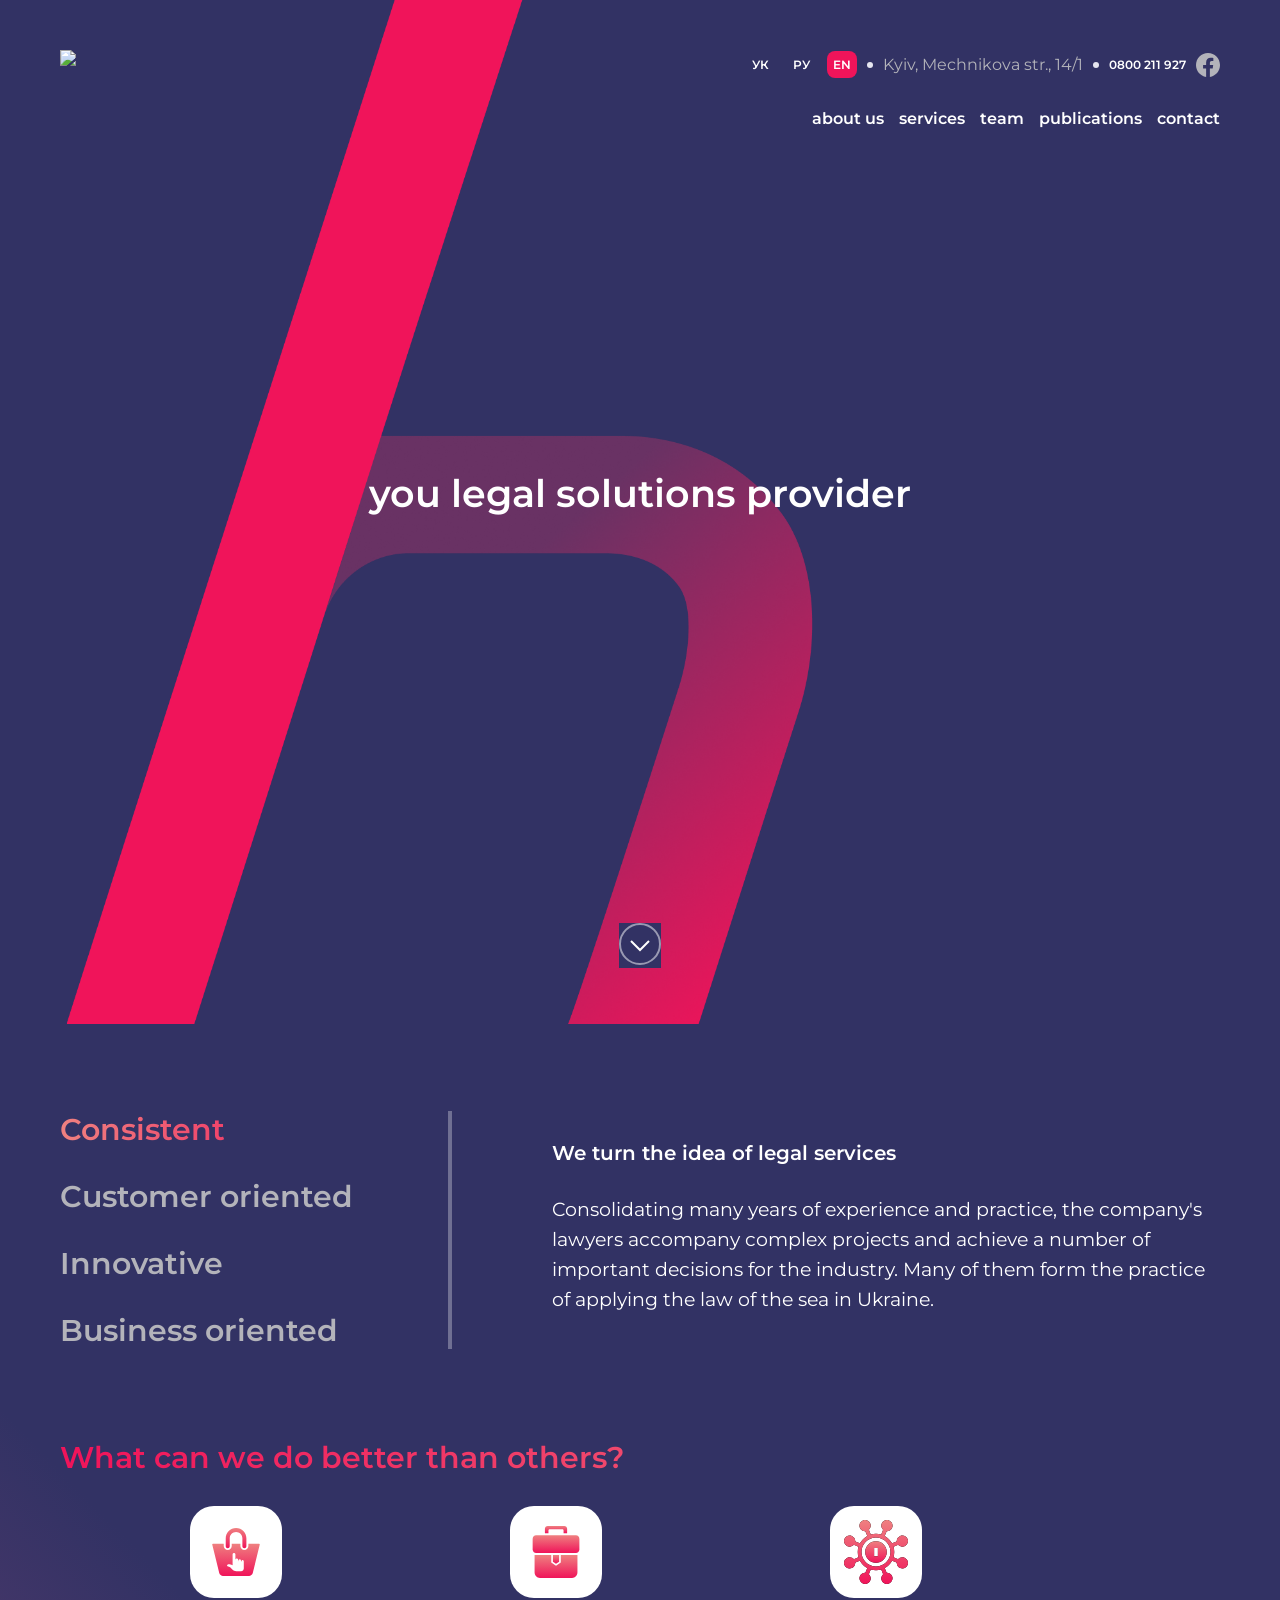
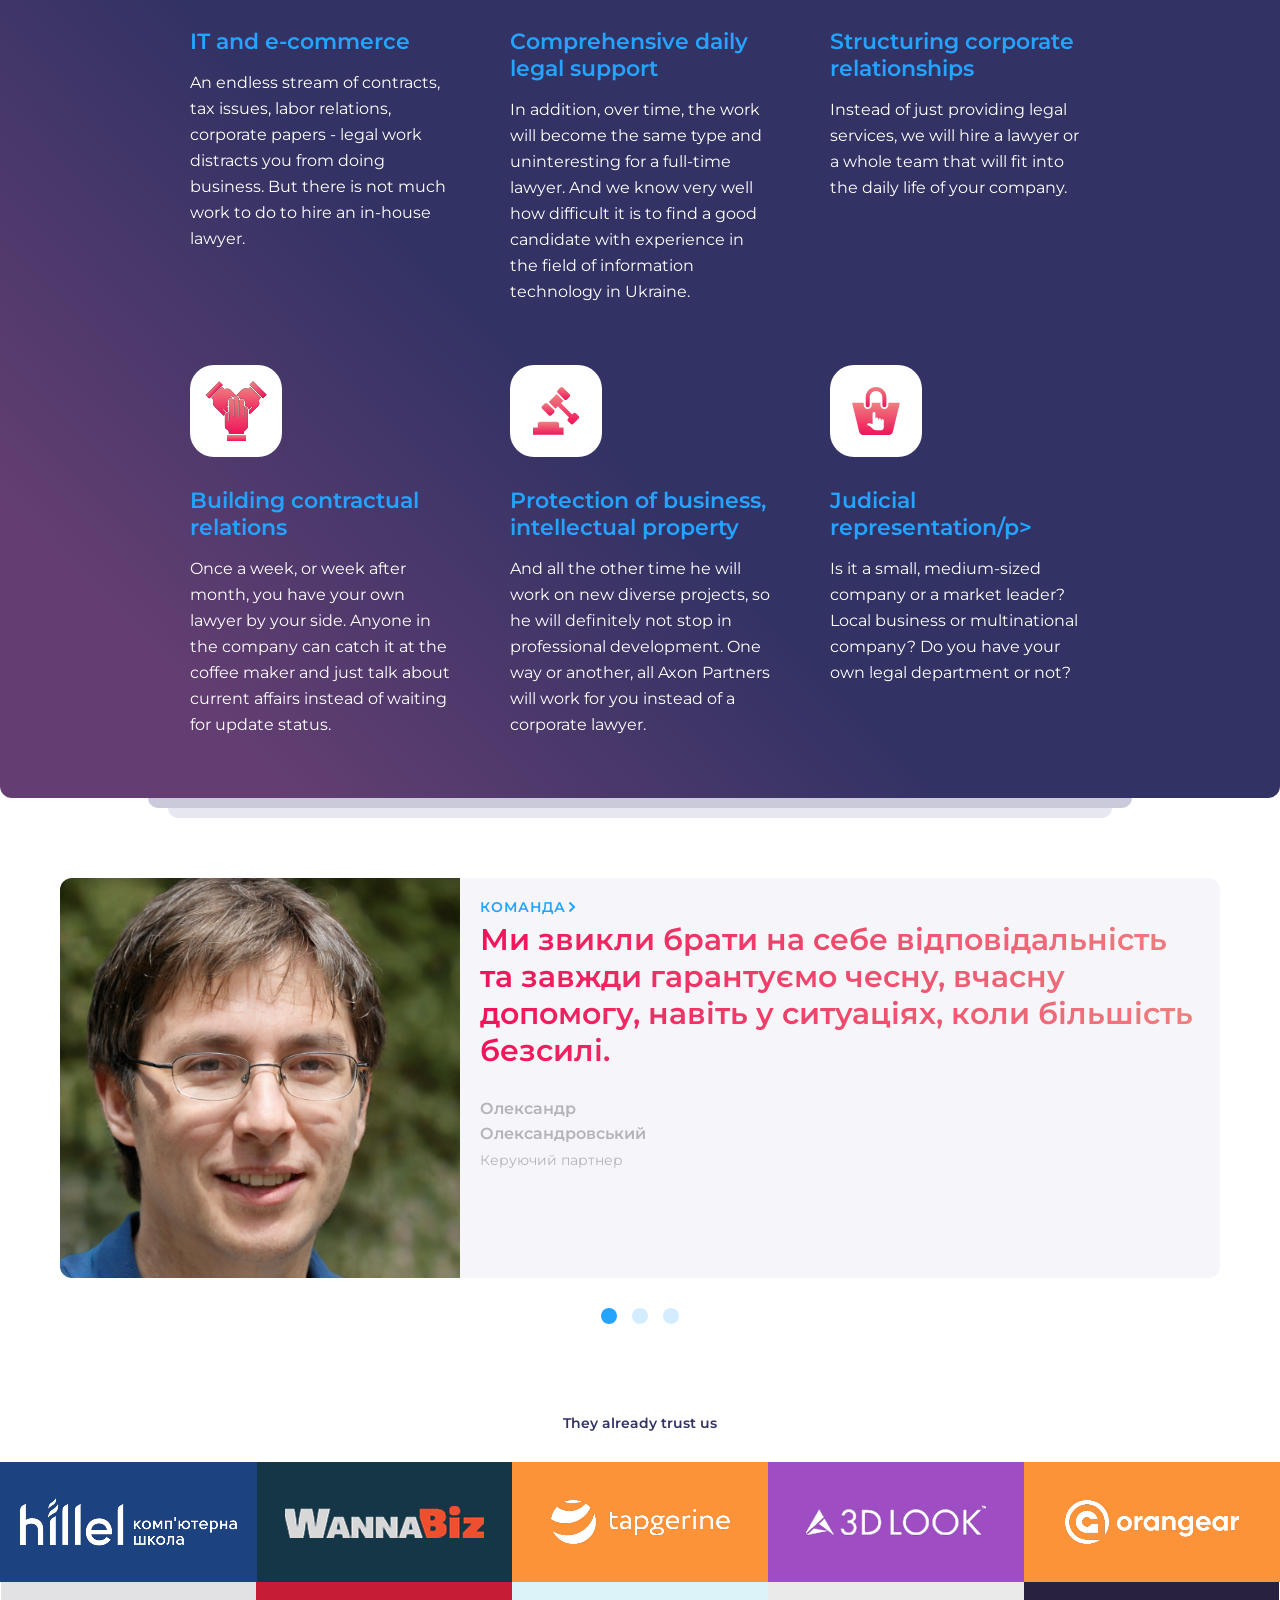
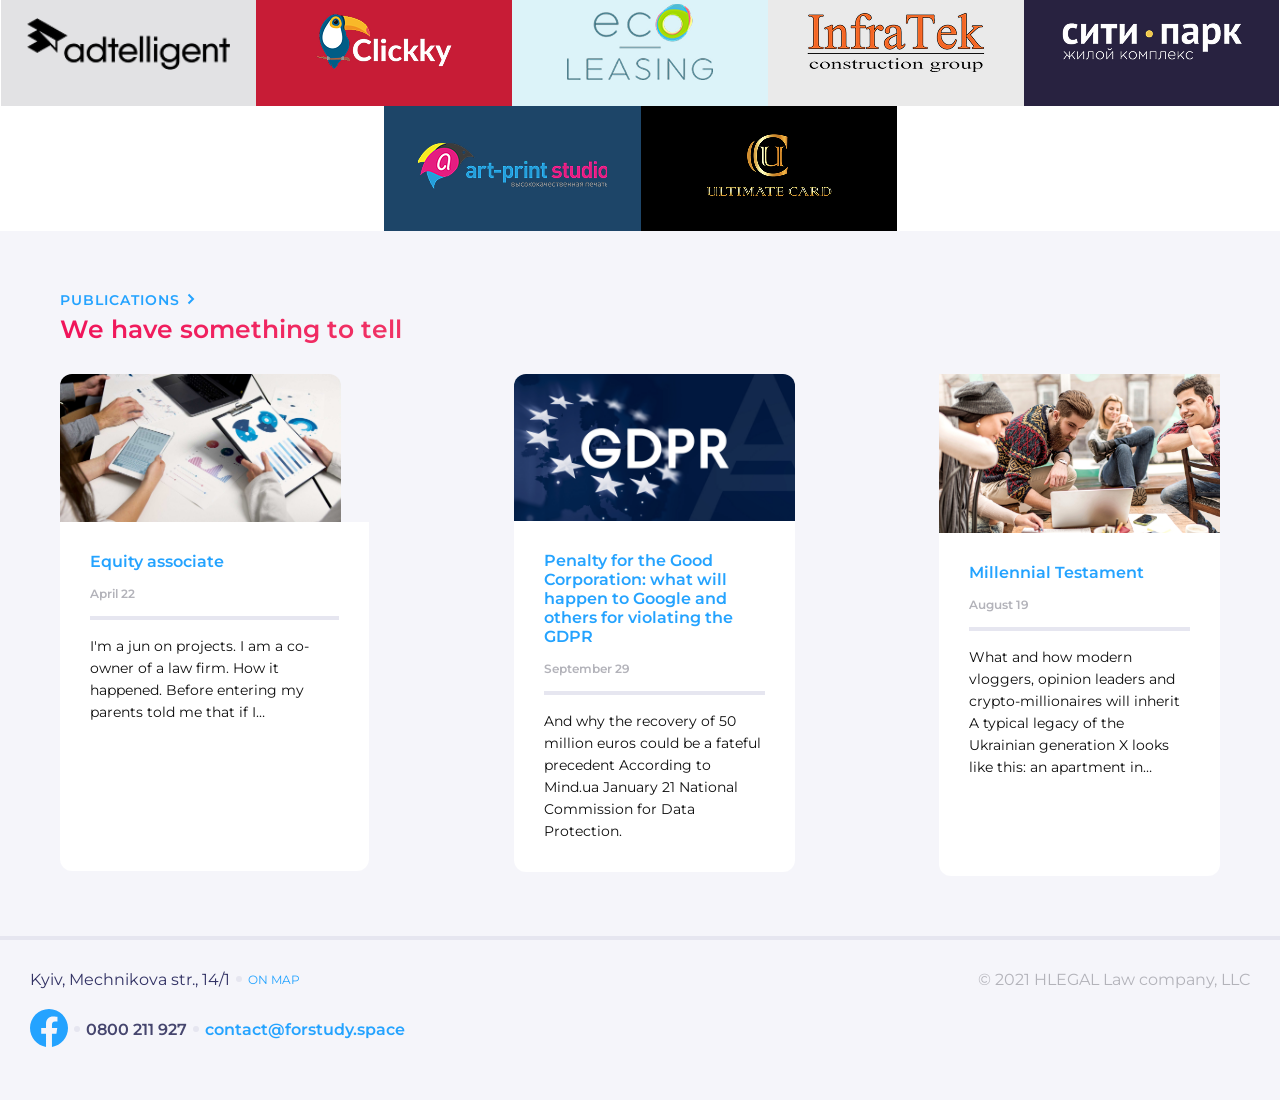
==== commit 118d8515: "master" ====
--- a/index.html
+++ b/index.html
@@ -3,298 +3,389 @@
   <head>
     <meta charset="UTF-8" />
     <meta name="viewport" content="width=device-width, initial-scale=1.0" />
-    <link rel="stylesheet" href="./style/reset.css" />
-    <link rel="stylesheet" href="./style/fonts.css" />
-    <link rel="stylesheet" href="./style/style.css" />
-    <title>Document</title>
+    <link rel="stylesheet" href="../style/reset.css" />
+    <link rel="stylesheet" href="../style/fonts.css" />
+    <link rel="stylesheet" href="../style/index.css" />
+    <title>Homepage</title>
   </head>
   <body>
-    <div class="container">
-      <div class="contacts">
-        <div>
-          <button class="language1">УК</button>
-          <button class="language1">РУ</button>
-          <button class="language3">EN</button>
-        </div>
-        <span class="number">0800 211 927</span>
-      </div>
-      <div class="pinned">
-        <div class="pinnedsvg">
-          <svg
-            xmlns="http://www.w3.org/2000/svg"
-            width="70"
-            height="33"
-            viewBox="0 0 70 33"
-            fill="none"
-          >
-            <path
-              d="M2.64358 0H0V19.0926H2.64358V12.0094C2.64358 10.8111 2.94164 9.86583 3.53774 9.20012C4.13384 8.53441 4.95024 8.18824 5.96102 8.18824C6.82926 8.18824 7.55495 8.50778 8.13809 9.12024C8.72124 9.74601 9.01929 10.5315 9.01929 11.4769V19.1059H11.6758V11.4769C11.6758 9.71938 11.1964 8.3347 10.2374 7.29619C9.27846 6.25768 8.02146 5.73843 6.49233 5.73843C6.05173 5.73843 5.61114 5.79168 5.1835 5.91151C4.7429 6.03134 4.39301 6.16448 4.10792 6.31094C3.82283 6.45739 3.5507 6.61717 3.30448 6.80356C3.05826 6.98996 2.8898 7.12311 2.81205 7.20299C2.7343 7.28288 2.6695 7.33613 2.64358 7.37608V0Z"
-              fill="#F0145A"
-            />
-            <path d="M17.5856 0H14.8604V19.0767H17.5856V0Z" fill="#323264" />
-            <path
-              d="M33.6598 13.4896L33.796 12.127C33.796 10.3011 33.1965 8.77493 31.9701 7.54857C30.7438 6.32221 29.2176 5.72266 27.3917 5.72266C25.5658 5.72266 23.9851 6.37672 22.677 7.68483C21.3689 8.99295 20.7148 10.5463 20.7148 12.3995C20.7148 14.3072 21.3962 15.9423 22.7315 17.305C24.0669 18.6676 25.6748 19.3489 27.528 19.3489C28.2365 19.3489 28.8906 19.2399 29.5446 19.0491C30.1987 18.8311 30.7438 18.6131 31.1253 18.3951C31.5341 18.1498 31.9429 17.8773 32.2971 17.5775C32.6514 17.2777 32.8967 17.0597 33.0057 16.9234C33.1147 16.7872 33.1965 16.7054 33.251 16.6236L31.4796 14.8522L31.0708 15.37C30.7983 15.6971 30.335 16.0241 29.6809 16.3784C28.9996 16.7327 28.291 16.8962 27.528 16.8962C26.4651 16.8962 25.5658 16.5691 24.8027 15.8878C24.0396 15.2065 23.5764 14.4162 23.4401 13.4896H33.6598ZM27.3917 8.03912C28.4 8.03912 29.2176 8.33889 29.8989 8.9112C30.553 9.51075 30.9618 10.2466 31.1253 11.1732H23.5491C23.7944 10.2466 24.2304 9.51075 24.9117 8.9112C25.5658 8.33889 26.4106 8.03912 27.3917 8.03912Z"
-              fill="#323264"
-            />
-            <path
-              d="M46.3695 18.286C46.3695 19.4852 46.0153 20.4662 45.2794 21.2293C44.5709 21.9651 43.6715 22.3467 42.5542 22.3467C42.0637 22.3467 41.5731 22.2649 41.1098 22.1286C40.6465 21.9924 40.2922 21.8289 39.9925 21.6381C39.6927 21.4473 39.4202 21.2566 39.1476 21.0113C38.9024 20.766 38.7389 20.6025 38.6571 20.5207C38.5753 20.439 38.5208 20.3572 38.4663 20.3027L36.6949 22.0741L36.9129 22.3467C37.0492 22.5374 37.2945 22.7827 37.6215 23.0552C37.9485 23.3005 38.3301 23.573 38.7661 23.8455C39.2021 24.0908 39.7472 24.3088 40.4285 24.4996C41.1098 24.6904 41.8184 24.7994 42.5542 24.7994C44.4074 24.7994 45.9335 24.1726 47.2144 22.919C48.468 21.6381 49.0948 20.112 49.0948 18.2588V5.99518H46.3695V7.3578L45.9062 6.94902C45.6065 6.67649 45.1432 6.40397 44.4891 6.13144C43.8351 5.85892 43.1265 5.72266 42.4179 5.72266C40.7555 5.72266 39.3384 6.34946 38.112 7.63033C36.8857 8.9112 36.2861 10.4373 36.2861 12.2632C36.2861 14.0892 36.8857 15.6153 38.112 16.8962C39.3384 18.177 40.7555 18.8038 42.4179 18.8038C42.8812 18.8038 43.3173 18.7493 43.7806 18.6403C44.2166 18.5041 44.5709 18.3678 44.8707 18.2315C45.1704 18.0953 45.443 17.9318 45.6882 17.741C45.9335 17.5502 46.1243 17.414 46.1788 17.3595L46.3695 17.1687V18.286ZM39.0114 12.2632C39.0114 11.1186 39.3657 10.1648 40.1015 9.37449C40.8373 8.58416 41.7094 8.17538 42.6905 8.17538C43.6715 8.17538 44.5436 8.58416 45.2794 9.37449C45.988 10.1648 46.3695 11.1186 46.3695 12.2632C46.3695 13.4079 45.988 14.3617 45.2794 15.152C44.5436 15.9423 43.6715 16.3511 42.6905 16.3511C41.7094 16.3511 40.8373 15.9423 40.1015 15.152C39.3657 14.3617 39.0114 13.4079 39.0114 12.2632Z"
-              fill="#323264"
-            />
-            <path
-              d="M63.3195 19.0764V10.6281C63.3195 9.23823 62.8017 8.06637 61.7934 7.13979C60.7851 6.18595 59.4769 5.72266 57.869 5.72266C57.2422 5.72266 56.6154 5.80441 56.0159 5.96793C55.4163 6.1587 54.9258 6.34946 54.5715 6.56748C54.2172 6.7855 53.8629 7.03078 53.5359 7.33055C53.2089 7.60308 53.0181 7.79384 52.9091 7.90285C52.8273 8.01186 52.7456 8.09362 52.6911 8.17538L54.4625 9.94679L54.8168 9.4835C55.0348 9.18372 55.4163 8.9112 55.9886 8.61142C56.5609 8.31164 57.1877 8.17538 57.869 8.17538C58.6594 8.17538 59.3134 8.42065 59.8312 8.88394C60.349 9.34724 60.5943 9.94679 60.5943 10.6281L55.8251 11.4457C54.6533 11.6364 53.6994 12.0997 53.0454 12.8356C52.364 13.5714 52.0098 14.4707 52.0098 15.5335C52.0098 16.5419 52.4458 17.414 53.3179 18.177C54.2172 18.9674 55.3073 19.3489 56.6427 19.3489C57.106 19.3489 57.542 19.2944 57.9781 19.1581C58.4413 19.0491 58.7956 18.9129 59.0954 18.7766C59.3952 18.6403 59.6677 18.4768 59.913 18.286C60.1583 18.0953 60.3218 17.959 60.4308 17.9045C60.5125 17.8228 60.567 17.741 60.5943 17.7137V19.0764H63.3195ZM57.0515 16.8962C56.3429 16.8962 55.7706 16.7327 55.3618 16.4056C54.9258 16.0786 54.735 15.6971 54.735 15.261C54.735 14.7977 54.8713 14.3889 55.1711 14.0892C55.4708 13.7894 55.8796 13.5714 56.3702 13.4896L60.5943 12.8083V13.0808C60.5943 14.3072 60.2945 15.2338 59.6677 15.9151C59.0409 16.5691 58.1688 16.8962 57.0515 16.8962Z"
-              fill="#323264"
-            />
-            <path d="M69.3337 0H66.6084V19.0767H69.3337V0Z" fill="#323264" />
-            <path
-              d="M0 28.3298H0.852878V31.3201H2.70078V32.0151H0V28.3298Z"
-              fill="#323264"
-            />
-            <path
-              d="M8.26752 31.2254H6.5565L6.23009 32.0151H5.35615L6.99873 28.3298H7.84108L9.48893 32.0151H8.59393L8.26752 31.2254ZM7.99902 30.5778L7.41464 29.1669L6.83026 30.5778H7.99902Z"
-              fill="#323264"
-            />
-            <path
-              d="M17.8731 28.3298L16.6675 32.0151H15.7515L14.9407 29.5196L14.1036 32.0151H13.1928L11.982 28.3298H12.8664L13.6982 30.92L14.5669 28.3298H15.3566L16.199 30.9411L17.0571 28.3298H17.8731Z"
-              fill="#323264"
-            />
-            <path
-              d="M26.9457 32.0782C26.5702 32.0782 26.2297 31.9975 25.9244 31.8361C25.6225 31.6711 25.3838 31.4447 25.2084 31.1569C25.0364 30.8656 24.9504 30.5374 24.9504 30.1724C24.9504 29.8074 25.0364 29.481 25.2084 29.1932C25.3838 28.9019 25.6225 28.6755 25.9244 28.514C26.2297 28.3491 26.5719 28.2666 26.951 28.2666C27.2704 28.2666 27.5582 28.3228 27.8144 28.4351C28.0741 28.5474 28.2917 28.7088 28.4672 28.9194L27.9197 29.4248C27.6705 29.137 27.3616 28.9931 26.9931 28.9931C26.7649 28.9931 26.5614 29.044 26.3824 29.1458C26.2034 29.2441 26.063 29.3827 25.9612 29.5617C25.8629 29.7407 25.8138 29.9443 25.8138 30.1724C25.8138 30.4006 25.8629 30.6041 25.9612 30.7831C26.063 30.9621 26.2034 31.1025 26.3824 31.2043C26.5614 31.3026 26.7649 31.3517 26.9931 31.3517C27.3616 31.3517 27.6705 31.206 27.9197 30.9147L28.4672 31.4201C28.2917 31.6342 28.0741 31.7974 27.8144 31.9098C27.5547 32.0221 27.2651 32.0782 26.9457 32.0782Z"
-              fill="#323264"
-            />
-            <path
-              d="M33.3831 32.0782C33.0005 32.0782 32.6548 31.9958 32.3459 31.8308C32.0406 31.6658 31.8002 31.4394 31.6247 31.1516C31.4527 30.8603 31.3667 30.5339 31.3667 30.1724C31.3667 29.8109 31.4527 29.4863 31.6247 29.1985C31.8002 28.9071 32.0406 28.679 32.3459 28.514C32.6548 28.3491 33.0005 28.2666 33.3831 28.2666C33.7657 28.2666 34.1096 28.3491 34.415 28.514C34.7203 28.679 34.9607 28.9071 35.1362 29.1985C35.3117 29.4863 35.3995 29.8109 35.3995 30.1724C35.3995 30.5339 35.3117 30.8603 35.1362 31.1516C34.9607 31.4394 34.7203 31.6658 34.415 31.8308C34.1096 31.9958 33.7657 32.0782 33.3831 32.0782ZM33.3831 31.3517C33.6007 31.3517 33.7972 31.3026 33.9727 31.2043C34.1482 31.1025 34.2851 30.9621 34.3834 30.7831C34.4852 30.6041 34.5361 30.4006 34.5361 30.1724C34.5361 29.9443 34.4852 29.7407 34.3834 29.5617C34.2851 29.3827 34.1482 29.2441 33.9727 29.1458C33.7972 29.044 33.6007 28.9931 33.3831 28.9931C33.1655 28.9931 32.9689 29.044 32.7934 29.1458C32.618 29.2441 32.4793 29.3827 32.3775 29.5617C32.2793 29.7407 32.2301 29.9443 32.2301 30.1724C32.2301 30.4006 32.2793 30.6041 32.3775 30.7831C32.4793 30.9621 32.618 31.1025 32.7934 31.2043C32.9689 31.3026 33.1655 31.3517 33.3831 31.3517Z"
-              fill="#323264"
-            />
-            <path
-              d="M42.0264 32.0151L42.0211 29.8039L40.9366 31.6255H40.5523L39.473 29.8513V32.0151H38.6728V28.3298H39.3782L40.7576 30.6199L42.1159 28.3298H42.8161L42.8266 32.0151H42.0264Z"
-              fill="#323264"
-            />
-            <path
-              d="M47.9285 28.3298C48.2549 28.3298 48.5374 28.3842 48.7761 28.493C49.0183 28.6018 49.2043 28.7562 49.3342 28.9563C49.464 29.1563 49.529 29.3932 49.529 29.667C49.529 29.9373 49.464 30.1742 49.3342 30.3777C49.2043 30.5778 49.0183 30.7322 48.7761 30.841C48.5374 30.9463 48.2549 30.999 47.9285 30.999H47.1862V32.0151H46.3333V28.3298H47.9285ZM47.8811 30.304C48.1373 30.304 48.3321 30.2496 48.4655 30.1408C48.5989 30.0285 48.6656 29.8706 48.6656 29.667C48.6656 29.4599 48.5989 29.302 48.4655 29.1932C48.3321 29.0809 48.1373 29.0247 47.8811 29.0247H47.1862V30.304H47.8811Z"
-              fill="#323264"
-            />
-            <path
-              d="M55.0121 31.2254H53.3011L52.9747 32.0151H52.1008L53.7433 28.3298H54.5857L56.2335 32.0151H55.3385L55.0121 31.2254ZM54.7436 30.5778L54.1592 29.1669L53.5749 30.5778H54.7436Z"
-              fill="#323264"
-            />
-            <path
-              d="M62.6281 28.3298V32.0151H61.9279L60.0906 29.7776V32.0151H59.2482V28.3298H59.9537L61.7858 30.5673V28.3298H62.6281Z"
-              fill="#323264"
-            />
-            <path
-              d="M67.9013 30.7094V32.0151H67.0485V30.6989L65.6217 28.3298H66.5273L67.5117 29.9671L68.4963 28.3298H69.3333L67.9013 30.7094Z"
-              fill="#323264"
-            />
-          </svg>
-          <svg
-            xmlns="http://www.w3.org/2000/svg"
-            width="12"
-            height="26"
-            viewBox="0 0 12 26"
-            fill="none"
-          >
-            <path
-              fill-rule="evenodd"
-              clip-rule="evenodd"
-              d="M8.39478 0H11.617L3.22224 26H0L8.39478 0Z"
-              fill="#F0145A"
-            />
-          </svg>
-          <span class="about">about us</span>
-        </div>
-        <button class="menu">
-          <svg
-            xmlns="http://www.w3.org/2000/svg"
-            width="32"
-            height="32"
-            viewBox="0 0 32 32"
-            fill="none"
-          >
-            <path d="M7 10H25" stroke="#323264" stroke-width="2" />
-            <path d="M7 16H25" stroke="#323264" stroke-width="2" />
-            <path d="M7 22H25" stroke="#323264" stroke-width="2" />
-          </svg>
+    <div class="background-container">
+      <header class="container">
+        <div class="mobile-sml">
+          <div class="contacts">
+            <div>
+              <button class="language__btn">УК</button>
+              <button class="language__btn">РУ</button>
+              <button class="language__btn language__btn--active">EN</button>
+            </div>
+            <img class="contacts__dot" src="../img/Dot separator.svg" />
+            <p class="contacts__street">Kyiv, Mechnikova str., 14/1</p>
+            <img class="contacts__dot" src="../img/Dot separator.svg" />
+            <span class="number">0800 211 927</span>
+            <img class="contacts__facobook-hover" src="../img/facewhite.svg" />
+          </div>
+          <div class="burger-menu_hlegal">
+            <div class="hlegalsvg">
+              <a href="./index.html"
+                ><button class="a-logo">
+                  <img class="logologo" src="../img/logo.svg" /></button
+              ></a>
+            </div>
+            <div class="burger-menu_hlegal__buttons">
+              <a href="./about.html">
+                <button class="burger-menu_hlegal__btn">about us</button>
+              </a>
+              <a href="./services.html"
+                ><button class="burger-menu_hlegal__btn">services</button></a
+              >
+              <a href="./team.html"
+                ><button class="burger-menu_hlegal__btn">team</button></a
+              >
+              <a href="./publications.html">
+                <button class="burger-menu_hlegal__btn">publications</button></a
+              >
+              <a href="./contact.html"
+                ><button class="burger-menu_hlegal__btn">contact</button></a
+              >
+            </div>
+            <button class="menu" id="burger">
+              <img src="../img/Hamburger.svg" class="hamburg" />
+            </button>
+
+            <nav class="mobile-menu" id="mobileMenu" aria-hidden="true">
+              <div class="menu-card">
+                <button class="menu-close" id="menuClose">×</button>
+
+                <ul class="menu-links">
+                  <li><a href="./about.html">about us</a></li>
+
+                  <li>
+                    <a href="./services.html" class="active">services</a>
+                  </li>
+
+                  <li><a href="./team.html">team</a></li>
+
+                  <li>
+                    <a href="./publications.html"> publications </a>
+                  </li>
+
+                  <li><a href="./contact.html">contact</a></li>
+                </ul>
+              </div>
+            </nav>
+          </div>
+        </div>
+        <div class="tablet-hd">
+          <div class="hlegalsvg">
+            <a href="./index.html" class="a-logo"
+              ><button class="a-logo">
+                <img class="logologo" src="../img/logo.svg" /></button
+            ></a>
+          </div>
+          <div>
+            <div>
+              <div class="tablet-hd__btn">
+                <button class="language__btn">УК</button>
+                <button class="language__btn">РУ</button>
+                <button class="language__btn language__btn--active">EN</button>
+                <img class="contacts__dot" src="../img/Dot separator.svg" />
+                <p class="contacts__street">Kyiv, Mechnikova str., 14/1</p>
+                <img class="contacts__dot" src="../img/Dot separator.svg" />
+                <span class="number">0800 211 927</span>
+                <img class="contacts__dot" src="../img/Facebook-Header.svg" />
+              </div>
+            </div>
+            <div class="burger-menu_hlegal__buttons">
+              <a href="./about.html">
+                <button class="burger-menu_hlegal__btn">about us</button>
+              </a>
+              <a href="./services.html"
+                ><button class="burger-menu_hlegal__btn">services</button></a
+              >
+              <a href="./team.html"
+                ><button class="burger-menu_hlegal__btn">team</button></a
+              >
+              <a href="./publications.html">
+                <button class="burger-menu_hlegal__btn">publications</button></a
+              >
+              <a href="./contact.html"
+                ><button class="burger-menu_hlegal__btn">contact</button></a
+              >
+            </div>
+          </div>
+        </div>
+      </header>
+      <div class="position-content">
+        <p class="position-content__text">you legal solutions provider</p>
+        <button class="position-content__btn">
+          <img src="../img/Scroll.svg" class="scrollhover" />
         </button>
       </div>
-      <div class="intro">
-        <p class="intro1">We turn over the idea of legal services</p>
-        <p class="intro2">
+    </div>
+    <section class="provaider">
+      <ul class="provaider-ul">
+        <li class="provaider-ul__active">Consistent</li>
+        <li class="provaider-ul__list">Customer oriented</li>
+        <li class="provaider-ul__list">Innovative</li>
+        <li class="provaider-ul__list">Business oriented</li>
+      </ul>
+      <div class="provaider__flex">
+        <p class="provaider-ul__h1">We turn the idea of legal services</p>
+        <p class="provaider-ul__text">
           Consolidating many years of experience and practice, the company's
-          lawyers accompany complex projects and achieve the adoption of a
-          number of decisions that are important for the industry. Many people
-          form the practice of applying the law of the sea in Ukraine. HLEGAL is
-          a reliable business partner, confirmed by stable cooperation with
-          international law firms, the trust of large Ukrainian and
-          international companies, and the recognition of professional ratings.
+          lawyers accompany complex projects and achieve a number of important
+          decisions for the industry. Many of them form the practice of applying
+          the law of the sea in Ukraine.
         </p>
-        <div class="years">
-          <div class="years1">
-            <div>
-              <svg
-                xmlns="http://www.w3.org/2000/svg"
-                width="32"
-                height="32"
-                viewBox="0 0 32 32"
-                fill="none"
-              >
-                <path
-                  d="M27.1137 6.3054C26.9447 6.1374 26.7457 6.0529 26.5157 6.0529C26.4012 6.0529 26.1597 6.1469 25.7927 6.3324C25.4252 6.5184 25.0352 6.7254 24.6247 6.9564C24.2132 7.1859 23.7262 7.3939 23.1642 7.5799C22.6027 7.7654 22.0827 7.8594 21.6042 7.8594C21.1622 7.8594 20.7722 7.7754 20.4362 7.6069C19.3217 7.0849 18.3522 6.6954 17.5292 6.4384C16.7062 6.1819 15.8212 6.0529 14.8737 6.0529C13.2377 6.0529 11.3742 6.5849 9.28524 7.6469C8.85424 7.8619 8.54524 8.0284 8.34524 8.1504L8.14674 6.6949C8.59524 6.3054 8.88474 5.7379 8.88474 5.0974C8.88474 3.9239 7.93374 2.9729 6.76024 2.9729C5.58674 2.9729 4.63574 3.9239 4.63574 5.0974C4.63574 5.8629 5.04474 6.5284 5.65174 6.9024L8.52174 27.9474C8.60724 28.5739 9.14324 29.0284 9.75874 29.0284C9.81474 29.0284 9.87174 29.0249 9.92924 29.0174C10.6132 28.9234 11.0922 28.2939 10.9987 27.6099L9.84524 19.1514C11.9382 18.1129 13.7487 17.5894 15.2717 17.5894C15.9182 17.5894 16.5487 17.6859 17.1632 17.8809C17.7782 18.0764 18.2897 18.2884 18.6967 18.5179C19.1037 18.7479 19.5842 18.9609 20.1367 19.1549C20.6902 19.3499 21.2367 19.4474 21.7762 19.4474C23.1392 19.4474 24.7717 18.9339 26.6742 17.9074C26.9132 17.7834 27.0882 17.6614 27.1987 17.5419C27.3092 17.4224 27.3647 17.2524 27.3647 17.0314V6.9029C27.3647 6.6734 27.2812 6.4739 27.1137 6.3054Z"
-                  fill="#F0145A"
-                />
-              </svg>
-              <p class="intro1">10+</p>
-              <p class="intro2">years of relevant experience</p>
-            </div>
-            <div>
-              <svg
-                xmlns="http://www.w3.org/2000/svg"
-                width="32"
-                height="32"
-                viewBox="0 0 32 32"
-                fill="none"
-              >
-                <path
-                  d="M17.2321 18.332V17.774C17.2321 17.0935 16.6806 16.542 16.0006 16.542C15.3201 16.542 14.7686 17.0935 14.7686 17.774V18.332C14.7686 19.0125 15.3201 19.564 16.0006 19.564C16.6801 19.564 17.2321 19.0125 17.2321 18.332Z"
-                  fill="#F0145A"
-                />
-                <path
-                  d="M18.0769 19.0136C17.8039 19.9071 16.9814 20.5631 16.0004 20.5631C15.0189 20.5631 14.1964 19.9071 13.9234 19.0136H5.43886C4.90336 19.0136 4.39736 18.8891 3.94336 18.6731V24.3066C3.94336 25.4066 4.84336 26.3066 5.94336 26.3066H26.0564C27.1564 26.3066 28.0564 25.4066 28.0564 24.3066V18.6736C27.6019 18.8896 27.0964 19.0141 26.5609 19.0141H18.0769V19.0136Z"
-                  fill="#F0145A"
-                />
-                <path
-                  d="M26.4775 8.8976H21.677C21.387 7.0846 19.8165 5.6936 17.923 5.6936H14.0765C12.183 5.6936 10.613 7.0846 10.3225 8.8976H5.52247C4.37647 8.8976 3.43896 9.7976 3.43896 10.8976V15.5141C3.43896 16.6186 4.33447 17.5141 5.43897 17.5141H13.829C13.8575 16.9386 14.1045 16.4216 14.495 16.0476C14.507 16.0361 14.521 16.0271 14.5335 16.0161C14.62 15.9366 14.71 15.8616 14.8085 15.7966C14.8435 15.7731 14.8835 15.7571 14.92 15.7361C15.001 15.6896 15.081 15.6411 15.1685 15.6051C15.237 15.5766 15.311 15.5601 15.383 15.5386C15.445 15.5201 15.504 15.4956 15.5685 15.4826C15.708 15.4541 15.8525 15.4391 16 15.4391C16.148 15.4391 16.292 15.4546 16.4315 15.4826C16.4955 15.4956 16.5545 15.5201 16.6165 15.5386C16.6885 15.5601 16.7625 15.5766 16.831 15.6056C16.918 15.6416 16.9975 15.6896 17.0785 15.7361C17.1155 15.7576 17.1555 15.7736 17.191 15.7971C17.2895 15.8616 17.379 15.9366 17.4655 16.0161C17.478 16.0276 17.4925 16.0366 17.5045 16.0486C17.8955 16.4226 18.142 16.9396 18.1705 17.5151H26.5605C27.665 17.5151 28.5605 16.6196 28.5605 15.5151V10.8986C28.561 9.7976 27.6235 8.8976 26.4775 8.8976ZM12.248 8.8976C12.503 8.1271 13.2215 7.5656 14.0765 7.5656H17.923C18.778 7.5656 19.4965 8.1271 19.7515 8.8976H12.248Z"
-                  fill="#F0145A"
-                />
-              </svg>
-              <p class="intro1">30+</p>
-              <p class="intro2">
-                active clients who entrust us with their orders on a monthly
-                basis
-              </p>
-            </div>
-            <div>
-              <svg
-                xmlns="http://www.w3.org/2000/svg"
-                width="32"
-                height="32"
-                viewBox="0 0 32 32"
-                fill="none"
-              >
-                <path
-                  d="M16.0971 3.55298C9.25258 3.55298 3.68408 9.12148 3.68408 15.966C3.68408 22.811 9.25258 28.38 16.0971 28.38C22.9416 28.38 28.5101 22.811 28.5101 15.966C28.5106 9.12148 22.9421 3.55298 16.0971 3.55298ZM22.9556 15.0585V15.059L19.3621 17.659L20.7461 21.889C20.7681 21.955 20.7796 22.0255 20.7796 22.0975C20.7796 22.467 20.4806 22.767 20.1111 22.767C19.9641 22.767 19.8291 22.72 19.7191 22.6405L16.0976 20.021L12.4761 22.6405C12.3661 22.72 12.2311 22.767 12.0846 22.767C11.7146 22.767 11.4151 22.4675 11.4151 22.0975C11.4151 22.025 11.4271 21.955 11.4491 21.889L12.8336 17.659L9.24008 15.059V15.0585C9.07208 14.9375 8.96308 14.74 8.96308 14.517C8.96308 14.1475 9.26208 13.8485 9.63208 13.8485H14.0806L15.4581 9.63798C15.5421 9.36448 15.7966 9.16548 16.0981 9.16548C16.3991 9.16548 16.6541 9.36448 16.7376 9.63798L18.1151 13.8485H22.5636C22.9331 13.8485 23.2326 14.1475 23.2326 14.517C23.2321 14.74 23.1231 14.9375 22.9556 15.0585Z"
-                  fill="#F0145A"
-                />
-              </svg>
-              <p class="intro1">500+</p>
-              <p class="intro2">hours of pro bono work annually</p>
-            </div>
-          </div>
-        </div>
-      </div>
-      <div class="phototeams">
-        <p class="pteams">Team</p>
-      </div>
-      <div class="more">
-        <p class="more1">
-          The historically unchanged legal profession has begun to reformat in
-          recent years. Clients are feeling this, but law firms are still
-          resisting evolution. Clients need convenience, simplicity, transparent
-          payment. Google, IBM WatsOn, Symantec Clearwell prove that the
-          technological revolution in legal services has begun and is imminent.
-          Quality is what we care about the most. It's simple. If you are
-          unhappy with our work, we will refund your money. We trust our
-          clients. And we want our clients to trust us too.
-        </p>
-        <p class="more2">Quality is what we care about the most.</p>
-      </div>
-      <div class="achievements">
-        <p class="achievements1">achievements</p>
-        <div class="legal500">
-          <img src="./img/assets : logo 1.png" class="legal" />
-        </div>
-        <div class="ellipss">
-          <svg
-            xmlns="http://www.w3.org/2000/svg"
-            width="16"
-            height="16"
-            viewBox="0 0 16 16"
-            fill="none"
-          >
-            <circle cx="8" cy="8" r="8" fill="#24A3FF" />
-          </svg>
-          <svg
-            xmlns="http://www.w3.org/2000/svg"
-            width="16"
-            height="16"
-            viewBox="0 0 16 16"
-            fill="none"
-          >
-            <circle opacity="0.2" cx="8" cy="8" r="8" fill="#24A3FF" />
-          </svg>
-          <svg
-            xmlns="http://www.w3.org/2000/svg"
-            width="16"
-            height="16"
-            viewBox="0 0 16 16"
-            fill="none"
-          >
-            <circle opacity="0.2" cx="8" cy="8" r="8" fill="#24A3FF" />
-          </svg>
-          <svg
-            xmlns="http://www.w3.org/2000/svg"
-            width="16"
-            height="16"
-            viewBox="0 0 16 16"
-            fill="none"
-          >
-            <circle opacity="0.2" cx="8" cy="8" r="8" fill="#24A3FF" />
-          </svg>
-          <svg
-            xmlns="http://www.w3.org/2000/svg"
-            width="16"
-            height="16"
-            viewBox="0 0 16 16"
-            fill="none"
-          >
-            <circle opacity="0.2" cx="8" cy="8" r="8" fill="#24A3FF" />
-          </svg>
-          <svg
-            xmlns="http://www.w3.org/2000/svg"
-            width="16"
-            height="16"
-            viewBox="0 0 16 16"
-            fill="none"
-          >
-            <circle opacity="0.2" cx="8" cy="8" r="8" fill="#24A3FF" />
-          </svg>
-        </div>
-      </div>
-      <div class="footermobile">
-        <p class="footermobile1">Kyiv, Mechnikova str., 14/1</p>
-        <p class="footermobile2">On map</p>
+      </div>
+    </section>
+    <article class="servises-cards">
+      <p class="servises-cards__header">What can we do better than others?</p>
+      <div class="servises-cards__flex">
+        <div class="servises-cards__all">
+          <img src="../img/Ecommerce.svg" class="servises-cards__svg" />
+          <p class="servises-cards__text-regular">IT and e-commerce</p>
+          <p class="servises-cards__text-basic">
+            An endless stream of contracts, tax issues, labor relations,
+            corporate papers - legal work distracts you from doing business. But
+            there is not much work to do to hire an in-house lawyer.
+          </p>
+        </div>
+        <div class="servises-cards__all">
+          <img src="../img/Support.svg" class="servises-cards__svg" />
+          <p class="servises-cards__text-regular">
+            Comprehensive daily legal support
+          </p>
+          <p class="servises-cards__text-basic">
+            In addition, over time, the work will become the same type and
+            uninteresting for a full-time lawyer. And we know very well how
+            difficult it is to find a good candidate with experience in the
+            field of information technology in Ukraine.
+          </p>
+        </div>
+        <div class="servises-cards__all">
+          <img src="../img/Coprorate.svg" class="servises-cards__svg" />
+          <p class="servises-cards__text-regular">
+            Structuring corporate relationships
+          </p>
+          <p class="servises-cards__text-basic">
+            Instead of just providing legal services, we will hire a lawyer or a
+            whole team that will fit into the daily life of your company.
+          </p>
+        </div>
+        <div class="servises-cards__all">
+          <img src="../img/Trust.svg" class="servises-cards__svg" />
+          <p class="servises-cards__text-regular">
+            Building contractual relations
+          </p>
+          <p class="servises-cards__text-basic">
+            Once a week, or week after month, you have your own lawyer by your
+            side. Anyone in the company can catch it at the coffee maker and
+            just talk about current affairs instead of waiting for update
+            status.
+          </p>
+        </div>
+        <div class="servises-cards__all">
+          <img src="../img/Court.svg" class="servises-cards__svg" />
+          <p class="servises-cards__text-regular">
+            Protection of business, intellectual property
+          </p>
+          <p class="servises-cards__text-basic">
+            And all the other time he will work on new diverse projects, so he
+            will definitely not stop in professional development. One way or
+            another, all Axon Partners will work for you instead of a corporate
+            lawyer.
+          </p>
+        </div>
+        <div class="servises-cards__all">
+          <img src="../img/Ecommerce.svg" class="servises-cards__svg" />
+          <p class="servises-cards__text-regular">Judicial representation/p></p>
+          <p class="servises-cards__text-basic">
+            Is it a small, medium-sized company or a market leader? Local
+            business or multinational company? Do you have your own legal
+            department or not?
+          </p>
+        </div>
+      </div>
+    </article>
+    <div class="border-radius">
+      <div class="border-radius__dark"></div>
+      <div class="border-radius__light"></div>
+    </div>
+    <article class="about-team">
+      <div class="about-team__flex">
+        <img src="../img/team2.png" class="about-team__image" />
+        <div class="about-team__text">
+          <p class="about-team__regular">
+            команда <img src="../img/Arrow.svg" />
+          </p>
+          <p class="about-team__red-text">
+            Ми звикли брати на себе відповідальність та завжди гарантуємо чесну,
+            вчасну допомогу, навіть у ситуаціях, коли більшість безсилі.
+          </p>
+          <div class="firslastname">
+            <span class="about-team__name">Олександр </span>
+            <span class="about-team__name">Олександровський</span>
+            <p class="about-team__role">Керуючий партнер</p>
+          </div>
+        </div>
+      </div>
+      <div class="ellipse">
         <svg
           xmlns="http://www.w3.org/2000/svg"
-          width="38"
-          height="38"
-          viewBox="0 0 38 38"
+          width="16"
+          height="16"
+          viewBox="0 0 16 16"
           fill="none"
         >
-          <g clip-path="url(#clip0_189553_1446)">
-            <path
-              d="M38 19.1161C38 8.55857 29.4934 0 19 0C8.50658 0 0 8.55857 0 19.1161C0 28.6575 6.94803 36.5659 16.0312 38V24.6419H11.207V19.1161H16.0312V14.9046C16.0312 10.1136 18.8678 7.46723 23.2078 7.46723C25.2866 7.46723 27.4609 7.84059 27.4609 7.84059V12.545H25.0651C22.7048 12.545 21.9688 14.0185 21.9688 15.5302V19.1161H27.2383L26.3959 24.6419H21.9688V38C31.052 36.5659 38 28.6575 38 19.1161Z"
-              fill="#24A3FF"
-            />
-          </g>
-          <defs>
-            <clipPath id="clip0_189553_1446">
-              <rect width="38" height="38" fill="white" />
-            </clipPath>
-          </defs>
+          <circle cx="8" cy="8" r="8" fill="#24A3FF" />
         </svg>
-        <p class="footermobile3">0800 211 927</p>
-        <p class="footermobile4">contact@forstudy.space</p>
-        <p class="footermobile5">© 2021 HLEGAL Law company, LLC</p>
+        <svg
+          xmlns="http://www.w3.org/2000/svg"
+          width="16"
+          height="16"
+          viewBox="0 0 16 16"
+          fill="none"
+        >
+          <circle opacity="0.2" cx="8" cy="8" r="8" fill="#24A3FF" />
+        </svg>
+        <svg
+          xmlns="http://www.w3.org/2000/svg"
+          width="16"
+          height="16"
+          viewBox="0 0 16 16"
+          fill="none"
+        >
+          <circle opacity="0.2" cx="8" cy="8" r="8" fill="#24A3FF" />
+        </svg>
+      </div>
+    </article>
+    <div class="clients">
+      <p class="clients__text">They already trust us</p>
+      <div class="clients__logos">
+        <div class="clients__padding1">
+          <img src="../img/logo.png" class="clients__photo" />
+        </div>
+        <div class="clients__padding2">
+          <img src="../img/logo2.png" class="clients__photo" />
+        </div>
+        <div class="clients__padding3">
+          <img src="../img/logo4.png" class="clients__photo" />
+        </div>
+        <div class="clients__padding4">
+          <img src="../img/logo12.png" class="clients__photo" />
+        </div>
+        <div class="clients__padding5">
+          <img src="../img/logo13.png" class="clients__photo" />
+        </div>
+        <div class="clients__padding6">
+          <img src="../img/logo11.png" class="clients__photo" />
+        </div>
+        <div class="clients__padding7">
+          <img src="../img/logo7.png" class="clients__photo" />
+        </div>
+        <div class="clients__padding8">
+          <img src="../img/logo8.png" class="clients__photo" />
+        </div>
+        <div class="clients__padding9">
+          <img src="../img/logo5.png" class="clients__photo" />
+        </div>
+        <div class="clients__padding10">
+          <img src="../img/logo6.png" class="clients__photo" />
+        </div>
+        <div class="clients__padding11">
+          <img src="../img/logo9.png" class="clients__photo" />
+        </div>
+        <div class="clients__padding12">
+          <img src="../img/logo10.png" class="clients__photo" />
+        </div>
       </div>
     </div>
+    <article class="publications">
+      <div class="publications__text-header">
+        <h3 class="publications__text-img">
+          Publications <img src="../img/Arrow.svg" />
+        </h3>
+        <p class="publications__text-gradient">We have something to tell</p>
+      </div>
+      <div class="publications__card">
+        <div class="publications__first">
+          <img src="../img/publicatin1.png" class="publications__image" />
+          <div class="publications__text1">
+            <p class="publications__text">Equity associate</p>
+            <p class="publications__date">April 22</p>
+            <p class="publications__info">
+              I'm a jun on projects. I am a co-owner of a law firm. How it
+              happened. Before entering my parents told me that if I…
+            </p>
+          </div>
+        </div>
+        <div class="publications__first">
+          <img src="../img/publicatin2.png" class="publications__image" />
+          <div class="publications__text2">
+            <p class="publications__text">
+              Penalty for the Good Corporation: what will happen to Google and
+              others for violating the GDPR
+            </p>
+            <p class="publications__date">September 29</p>
+            <p class="publications__info">
+              And why the recovery of 50 million euros could be a fateful
+              precedent According to Mind.ua January 21 National Commission for
+              Data Protection.
+            </p>
+          </div>
+        </div>
+        <div class="publications__first">
+          <img src="../img/publicatin3.png" class="publications__image2" />
+          <div class="publications__text3">
+            <p class="publications__text">Millennial Testament</p>
+            <p class="publications__date">August 19</p>
+            <p class="publications__info">
+              What and how modern vloggers, opinion leaders and
+              crypto-millionaires will inherit A typical legacy of the Ukrainian
+              generation X looks like this: an apartment in…
+            </p>
+          </div>
+        </div>
+      </div>
+    </article>
+    <footer class="information">
+      <div>
+        <div class="information__footer">
+          <p class="information__street">Kyiv, Mechnikova str., 14/1</p>
+          <img src="../img/Dot separator.svg" class="img-dot" />
+          <p class="information__map">On map</p>
+        </div>
+        <div class="information__footer">
+          <button class="information__facebook">
+            <svg
+              xmlns="http://www.w3.org/2000/svg"
+              width="38"
+              height="38"
+              viewBox="0 0 38 38"
+              fill="none"
+            >
+              <g clip-path="url(#clip0_189579_3277)">
+                <path
+                  d="M38 19.1161C38 8.55857 29.4934 0 19 0C8.50658 0 0 8.55857 0 19.1161C0 28.6575 6.94803 36.5659 16.0312 38V24.6419H11.207V19.1161H16.0312V14.9046C16.0312 10.1136 18.8678 7.46723 23.2078 7.46723C25.2866 7.46723 27.4609 7.84059 27.4609 7.84059V12.545H25.0651C22.7048 12.545 21.9688 14.0185 21.9688 15.5302V19.1161H27.2383L26.3959 24.6419H21.9688V38C31.052 36.5659 38 28.6575 38 19.1161Z"
+                  fill="#24A3FF"
+                />
+              </g>
+              <defs>
+                <clipPath id="clip0_189579_3277">
+                  <rect width="38" height="38" fill="white" />
+                </clipPath>
+              </defs>
+            </svg>
+          </button>
+          <img src="../img/Dot separator.svg" class="img-dot" />
+          <p class="information__phone">0800 211 927</p>
+          <img src="../img/Dot separator.svg" class="img-dot" />
+          <p class="information__email">contact@forstudy.space</p>
+        </div>
+      </div>
+      <p class="information__hlegal">© 2021 HLEGAL Law company, LLC</p>
+    </footer>
+    <script src="./script.js"></script>
   </body>
 </html>
--- a/style/index.css
+++ b/style/index.css
@@ -0,0 +1,1510 @@
+.language__btn {
+  border: none;
+  background-color: transparent;
+  padding: 7px;
+  border-radius: 8px;
+  font-family: "Mont Bold";
+  font-size: 12px;
+  line-height: normal;
+  color: #fff;
+  transition: 0.3s;
+  cursor: pointer;
+}
+.language__btn:hover:not(.language__btn--active):hover {
+  background-color: rgba(255, 255, 255, 0.2509803922);
+}
+.language__btn--active {
+  font-family: "Mont Bold";
+  font-size: 12px;
+  line-height: normal;
+  color: #fff;
+  padding: 6px;
+  border-radius: 8px;
+  background: #f0145a;
+  border: none;
+}
+
+.a-logo {
+  background-color: transparent;
+  border: none;
+  cursor: pointer;
+}
+
+.logologo {
+  width: 70px;
+}
+
+.slash {
+  width: 11px;
+}
+
+.tablet-hd {
+  display: none;
+}
+
+.number {
+  display: flex;
+  align-items: center;
+  justify-content: normal;
+  flex-direction: row;
+  flex-wrap: nowrap;
+  gap: 0;
+  font-family: "Mont Bold";
+  font-size: 12px;
+  line-height: normal;
+  color: #fff;
+}
+
+.burger-menu_hlegal {
+  display: flex;
+  align-items: normal;
+  justify-content: space-between;
+  flex-direction: row;
+  flex-wrap: nowrap;
+  gap: 0;
+  background-color: transparent;
+  padding: 0 15px;
+}
+.burger-menu_hlegal__btn {
+  display: none;
+  border: none;
+  font-family: "Mont Bold";
+  font-size: 16px;
+  line-height: normal;
+  color: #fff;
+  background-color: transparent;
+  transition: 0.3s;
+  cursor: pointer;
+}
+.burger-menu_hlegal__btn:hover {
+  font-family: "Mont Bold";
+  font-size: 16px;
+  line-height: normal;
+  color: #f0145a;
+}
+
+.contacts {
+  padding: 10px 15px;
+  display: flex;
+  align-items: normal;
+  justify-content: space-between;
+  flex-direction: row;
+  flex-wrap: nowrap;
+  gap: 0;
+  background: rgba(245, 245, 250, 0.2);
+}
+.contacts__facobook-hover {
+  display: none;
+}
+.contacts__street {
+  display: none;
+  font-family: "Mont Regular";
+  font-size: 16px;
+  line-height: normal;
+  color: #b3b3ba;
+}
+.contacts__dot {
+  display: none;
+}
+
+.img-dot {
+  display: none;
+}
+
+.text-services {
+  font-family: "Mont Bold";
+  font-size: 20px;
+  line-height: normal;
+  color: #fff;
+}
+
+.hlegalsvg {
+  padding: 15px 0 10px 0;
+  display: flex;
+  align-items: start;
+  justify-content: normal;
+  flex-direction: row;
+  flex-wrap: nowrap;
+  gap: 4px;
+}
+
+.menu {
+  border: none;
+  padding: 10px 7px;
+  background-color: #323264;
+}
+
+.hamburg:active {
+  background: rgba(245, 245, 250, 0.2);
+  border-radius: 8px;
+}
+
+.mobile-menu {
+  position: fixed;
+  inset: 0;
+  display: flex;
+  align-items: end;
+  justify-content: center;
+  flex-direction: row;
+  flex-wrap: nowrap;
+  gap: 0;
+  background: #626297;
+  visibility: hidden;
+  opacity: 0;
+  padding: 0 9px;
+  transition: opacity 0.3s ease;
+  z-index: 1000;
+}
+
+.mobile-menu.open {
+  visibility: visible;
+  opacity: 1;
+}
+
+.menu-card {
+  width: 100%;
+  max-width: 359px;
+  background: #fff;
+  border-radius: 12px 12px 0 0;
+  padding: 12px;
+  position: relative;
+}
+
+.menu-close {
+  display: block;
+  margin-left: auto;
+  border: none;
+  background: transparent;
+  color: #ec6f5d;
+  font-size: 32px;
+  line-height: 1;
+  cursor: pointer;
+  margin-bottom: 12px;
+}
+
+.menu-links {
+  display: flex;
+  align-items: normal;
+  justify-content: normal;
+  flex-direction: column;
+  flex-wrap: nowrap;
+  gap: 15px;
+}
+
+.menu-links li {
+  list-style: none;
+}
+
+.menu-links a {
+  display: block;
+  text-align: center;
+  padding: 7px 0;
+  border-radius: 12px;
+  background: #f5f5fa;
+  font-family: "Mont Bold";
+  font-size: 24px;
+  line-height: normal;
+  color: #24a3ff;
+  text-decoration: none;
+}
+
+.menu-links a:hover {
+  background: #ededf7;
+}
+
+.menu-links a.active {
+  font-family: "Mont Bold";
+  font-size: 24px;
+  line-height: normal;
+  color: #f0145a;
+}
+
+.background-container {
+  background-color: #323264;
+  background-image: url(../img/hlogo.png);
+  background-repeat: no-repeat;
+  background-size: 449px;
+  background-position: -37px 0px;
+}
+
+.position-content {
+  padding: 129px 0 30px 0;
+  display: flex;
+  align-items: center;
+  justify-content: center;
+  flex-direction: column;
+  flex-wrap: nowrap;
+  gap: 80px;
+}
+.position-content__text {
+  font-family: "Mont Bold";
+  font-size: 38px;
+  line-height: normal;
+  color: #fff;
+  max-width: 58%;
+}
+.position-content__btn {
+  border: none;
+  background-color: #323264;
+  transition: 0.3s;
+  cursor: pointer;
+}
+
+.scrollhover {
+  transition: transform 0.3s;
+}
+.scrollhover:hover {
+  transform: scale(1.1);
+  content: url("../img/pyk.svg");
+}
+
+.provaider {
+  padding: 30px;
+  background-color: #323264;
+}
+
+.provaider-ul {
+  overflow: auto;
+  scrollbar-width: none;
+  padding-bottom: 30px;
+  display: flex;
+  align-items: normal;
+  justify-content: normal;
+  flex-direction: row;
+  flex-wrap: nowrap;
+  gap: 30px;
+  border-bottom: 4px solid rgba(255, 255, 255, 0.3);
+}
+.provaider-ul__active {
+  font-family: "Mont Bold";
+  font-size: 30px;
+  line-height: normal;
+  color: b;
+  background: var(--Gradient-Text-Red-Reversed, linear-gradient(90deg, #ef8080 0.84%, #f0145a 99.96%));
+  background-clip: text;
+  -webkit-background-clip: text;
+  -webkit-text-fill-color: transparent;
+}
+.provaider-ul__list {
+  font-family: "Mont Bold";
+  font-size: 30px;
+  line-height: normal;
+  color: #b3b3ba;
+  white-space: nowrap;
+  transition: 0.3s;
+  cursor: pointer;
+}
+.provaider-ul__list:hover {
+  font-family: "Mont Bold";
+  font-size: 30px;
+  line-height: normal;
+  color: #f0145a;
+}
+.provaider-ul__h1 {
+  font-family: "Mont Bold";
+  font-size: 20px;
+  line-height: normal;
+  color: #fff;
+  padding: 30px 0;
+}
+.provaider-ul__text {
+  font-family: "Mont Regular";
+  font-size: 19px;
+  line-height: 30px;
+  color: #fff;
+}
+
+.information {
+  display: flex;
+  align-items: center;
+  justify-content: center;
+  flex-direction: column;
+  flex-wrap: nowrap;
+  gap: 0;
+  background-color: #f5f5fa;
+  border-top: 4px solid #e6e6f0;
+  padding: 30px;
+}
+.information__street {
+  font-family: "Mont Regular";
+  font-size: 16px;
+  line-height: normal;
+  color: #323264;
+}
+.information__map {
+  font-family: "Mont Regular";
+  font-size: 12px;
+  line-height: normal;
+  color: #24a3ff;
+  text-transform: uppercase;
+}
+.information__facebook {
+  background-color: #f5f5fa;
+  border: none;
+}
+.information__phone {
+  font-family: "Mont Bold";
+  font-size: 16px;
+  line-height: normal;
+  color: #46466e;
+}
+.information__email {
+  font-family: "Mont Bold";
+  font-size: 16px;
+  line-height: normal;
+  color: #24a3ff;
+}
+.information__hlegal {
+  font-family: "Mont Regular";
+  font-size: 16px;
+  line-height: normal;
+  color: #b3b3ba;
+}
+.information__footer {
+  display: flex;
+  align-items: center;
+  justify-content: normal;
+  flex-direction: column;
+  flex-wrap: nowrap;
+  gap: 6px;
+  margin-bottom: 20px;
+}
+
+.servises-cards {
+  display: flex;
+  align-items: normal;
+  justify-content: normal;
+  flex-direction: column;
+  flex-wrap: nowrap;
+  gap: 30px;
+  background: var(--Gradient-Supersoft, linear-gradient(263deg, #323264 11.93%, #323264 57.17%, #643e72 87.46%));
+  padding: 60px;
+  border-radius: 0 0 12px 12px;
+}
+.servises-cards__flex {
+  display: flex;
+  align-items: normal;
+  justify-content: normal;
+  flex-direction: row;
+  flex-wrap: wrap;
+  gap: 60px;
+}
+.servises-cards__all {
+  display: flex;
+  align-items: start;
+  justify-content: normal;
+  flex-direction: column;
+  flex-wrap: nowrap;
+  gap: 0;
+  max-width: 294px;
+}
+.servises-cards__nav {
+  font-family: "Mont Bold";
+  font-size: 14px;
+  line-height: normal;
+  color: #24a3ff;
+  letter-spacing: 1px;
+  text-transform: uppercase;
+}
+.servises-cards__header {
+  font-family: "Mont Bold";
+  font-size: 30px;
+  line-height: normal;
+  color: b;
+  background: var(--Gradient-Red-Text, linear-gradient(90deg, #f0145a 0.84%, #ef8080 99.96%));
+  background-clip: text;
+  -webkit-background-clip: text;
+  -webkit-text-fill-color: transparent;
+}
+.servises-cards__svg {
+  padding: 14px;
+  border-radius: 24px;
+  margin-bottom: 30px;
+  background-color: #fff;
+}
+.servises-cards__text-regular {
+  font-family: "Mont Bold";
+  font-size: 22px;
+  line-height: normal;
+  color: #24a3ff;
+  margin-bottom: 15px;
+  cursor: pointer;
+  transition: 0.3s;
+}
+.servises-cards__text-regular:hover {
+  font-family: "Mont Bold";
+  font-size: 22px;
+  line-height: normal;
+  color: #f0145a;
+}
+.servises-cards__text-basic {
+  font-family: "Mont Regular";
+  font-size: 16px;
+  line-height: 26px;
+  color: #fff;
+}
+
+.clients__logos {
+  display: flex;
+  align-items: normal;
+  justify-content: center;
+  flex-direction: row;
+  flex-wrap: wrap;
+  gap: 0;
+}
+.clients__padding1 {
+  padding: 36px 20px;
+  background-color: #1c4280;
+}
+.clients__padding2 {
+  padding: 44px 28px;
+  background-color: #143646;
+}
+.clients__padding3 {
+  padding: 38px 38px 38px 39px;
+  background-color: #fd9339;
+}
+.clients__padding4 {
+  padding: 39px 38px;
+  background-color: #9e4dc3;
+}
+.clients__padding5 {
+  padding: 38px 41px;
+  background-color: #fd9339;
+}
+.clients__padding6 {
+  padding: 36px 34px;
+  background-color: #e2e2e4;
+}
+.clients__padding7 {
+  display: block;
+  padding: 29px 59px;
+  background-color: #c71c36;
+}
+.clients__padding8 {
+  display: block;
+  padding: 22px 55px;
+  background-color: #dcf3f9;
+}
+.clients__padding9 {
+  display: block;
+  padding: 30px 37px;
+  background-color: #eaeaea;
+}
+.clients__padding10 {
+  display: block;
+  padding: 41px 37px;
+  background-color: #282240;
+}
+.clients__padding11 {
+  display: block;
+  padding: 37px 34px;
+  background-color: #1d4568;
+}
+.clients__padding12 {
+  display: block;
+  padding: 13px 52px;
+  background-color: #000;
+}
+
+.border-radius {
+  display: flex;
+  align-items: center;
+  justify-content: center;
+  flex-direction: column;
+  flex-wrap: nowrap;
+  gap: 0;
+}
+.border-radius__dark {
+  width: 295px;
+  height: 10px;
+  border-radius: 0 0 12px 12px;
+  background: #cacadb;
+}
+.border-radius__light {
+  margin: 0 20px;
+  width: 265px;
+  height: 10px;
+  border-radius: 0 0 12px 12px;
+  background: #e7e7f2;
+}
+
+.clients {
+  display: flex;
+  align-items: normal;
+  justify-content: normal;
+  flex-direction: column;
+  flex-wrap: nowrap;
+  gap: 0;
+}
+.clients__text {
+  font-family: "Mont Bold";
+  font-size: 14px;
+  line-height: normal;
+  color: #323264;
+  display: flex;
+  align-items: normal;
+  justify-content: center;
+  flex-direction: row;
+  flex-wrap: nowrap;
+  gap: 0;
+  margin: 30px 0;
+}
+.clients__logos {
+  display: flex;
+  align-items: normal;
+  justify-content: center;
+  flex-direction: column;
+  flex-wrap: nowrap;
+  gap: 0;
+}
+.clients__padding1 {
+  display: flex;
+  align-items: normal;
+  justify-content: center;
+  flex-direction: row;
+  flex-wrap: nowrap;
+  gap: 0;
+  padding: 36px 79px;
+  background-color: #1c4280;
+}
+.clients__padding2 {
+  display: flex;
+  align-items: normal;
+  justify-content: center;
+  flex-direction: row;
+  flex-wrap: nowrap;
+  gap: 0;
+  padding: 44px 86px;
+  background-color: #143646;
+}
+.clients__padding3 {
+  display: flex;
+  align-items: normal;
+  justify-content: center;
+  flex-direction: row;
+  flex-wrap: nowrap;
+  gap: 0;
+  padding: 38px 98px;
+  background-color: #fd9339;
+}
+.clients__padding4 {
+  display: flex;
+  align-items: normal;
+  justify-content: center;
+  flex-direction: row;
+  flex-wrap: nowrap;
+  gap: 0;
+  padding: 39px 96px;
+  background-color: #9e4dc3;
+}
+.clients__padding5 {
+  display: flex;
+  align-items: normal;
+  justify-content: center;
+  flex-direction: row;
+  flex-wrap: nowrap;
+  gap: 0;
+  padding: 38px 99px;
+  background-color: #fd9339;
+}
+.clients__padding6 {
+  display: flex;
+  align-items: normal;
+  justify-content: center;
+  flex-direction: row;
+  flex-wrap: nowrap;
+  gap: 0;
+  padding: 36px 90px;
+  background-color: #e2e2e4;
+}
+.clients__padding7 {
+  display: none;
+  background-color: #c71c36;
+}
+.clients__padding8 {
+  display: none;
+  background-color: #dcf3f9;
+}
+.clients__padding9 {
+  display: none;
+  background-color: #eaeaea;
+}
+.clients__padding10 {
+  display: none;
+  background-color: #282240;
+}
+.clients__padding11 {
+  display: none;
+  background-color: #1d4568;
+}
+.clients__padding12 {
+  display: none;
+  background-color: #000;
+}
+
+.about-team {
+  padding: 0 30px;
+  margin-top: 30px;
+}
+.about-team__image {
+  max-width: 100%;
+  display: block;
+  height: 415px;
+  -o-object-fit: cover;
+     object-fit: cover;
+  border-radius: 12px 12px 0 0;
+}
+.about-team__text {
+  padding: 20px;
+  background-color: #f5f5fa;
+  border-radius: 0 0 12px 12px;
+  margin-bottom: 30px;
+}
+.about-team__regular {
+  margin-bottom: 5px;
+  font-family: "Mont Bold";
+  font-size: 14px;
+  line-height: normal;
+  color: #24a3ff;
+  display: flex;
+  align-items: center;
+  justify-content: normal;
+  flex-direction: row;
+  flex-wrap: nowrap;
+  gap: 0;
+  letter-spacing: 1px;
+  text-transform: uppercase;
+}
+.about-team__red-text {
+  font-family: "Mont Bold";
+  font-size: 30px;
+  line-height: normal;
+  color: b;
+  background: linear-gradient(90deg, #f0145a 0.84%, #ef8080 99.96%);
+  background-clip: text;
+  -webkit-background-clip: text;
+  -webkit-text-fill-color: transparent;
+  margin-bottom: 30px;
+}
+.about-team__name {
+  font-family: "Mont Bold";
+  font-size: 16px;
+  line-height: normal;
+  color: #b3b3ba;
+  margin-bottom: 6px;
+}
+.about-team__role {
+  font-family: "Mont Regular";
+  font-size: 14px;
+  line-height: 22px;
+  color: #b3b3ba;
+}
+
+.ellipse {
+  display: flex;
+  align-items: normal;
+  justify-content: center;
+  flex-direction: row;
+  flex-wrap: nowrap;
+  gap: 15px;
+}
+
+.firslastname {
+  display: flex;
+  align-items: normal;
+  justify-content: normal;
+  flex-direction: column;
+  flex-wrap: nowrap;
+  gap: 0;
+}
+
+.publications__text-img {
+  font-family: "Mont Bold";
+  font-size: 14px;
+  line-height: normal;
+  color: #24a3ff;
+  text-transform: uppercase;
+  letter-spacing: 1px;
+  margin-bottom: 5px;
+}
+.publications__text-gradient {
+  font-family: "Mont Bold";
+  font-size: 25px;
+  line-height: normal;
+  color: b;
+  background: var(--Gradient-Red-Text, linear-gradient(90deg, #f0145a 0.84%, #ef8080 99.96%));
+  background-clip: text;
+  -webkit-background-clip: text;
+  -webkit-text-fill-color: transparent;
+  margin-bottom: 30px;
+  max-width: 85%;
+}
+.publications {
+  padding: 30px;
+  background-color: #f5f5fa;
+}
+.publications__card {
+  display: flex;
+  align-items: normal;
+  justify-content: space-between;
+  flex-direction: column;
+  flex-wrap: nowrap;
+  gap: 30px;
+}
+.publications__first {
+  display: flex;
+  flex-direction: column;
+}
+.publications__for-btn {
+  display: flex;
+  align-items: start;
+  justify-content: center;
+  flex-direction: row;
+  flex-wrap: nowrap;
+  gap: 0;
+}
+.publications__btn {
+  font-family: "Mont Bold";
+  font-size: 16px;
+  line-height: normal;
+  color: #fff;
+  background: var(--Active-Regular, #24a3ff);
+  box-shadow: 0 0 20px 0 rgba(36, 163, 255, 0.5);
+  border-radius: 12px;
+  padding: 18px 30px;
+  margin-top: 30px;
+  border: none;
+}
+.publications__btn:hover {
+  background: #0085ff;
+}
+.publications__btn:active {
+  border-radius: 12px;
+  background: #006ccf;
+}
+.publications__image {
+  border-radius: 12px 12px 0 0;
+}
+.publications__text1 {
+  padding: 30px 30px 110px 30px;
+  background-color: #fff;
+  border-radius: 0 0 12px 12px;
+}
+.publications__text2 {
+  padding: 30px;
+  background-color: #fff;
+  border-radius: 0 0 12px 12px;
+}
+.publications__text3 {
+  padding: 30px 30px 71px 30px;
+  background-color: #fff;
+  border-radius: 0 0 12px 12px;
+}
+.publications__text4 {
+  padding: 30px;
+  background-color: #fff;
+  border-radius: 0 0 12px 12px;
+}
+.publications__text5 {
+  padding: 30px;
+  background-color: #fff;
+  border-radius: 0 0 12px 12px;
+}
+.publications__last-card {
+  border-radius: 12px;
+  padding: 30px;
+  background-color: #fff;
+}
+.publications__text {
+  font-family: "Mont Bold";
+  font-size: 16px;
+  line-height: normal;
+  color: #24a3ff;
+  margin-bottom: 15px;
+  transition: 0.3s;
+}
+.publications__text:hover {
+  font-family: "Mont Bold";
+  font-size: 16px;
+  line-height: normal;
+  color: #f0145a;
+}
+.publications__date {
+  font-family: "Mont Bold";
+  font-size: 12px;
+  line-height: normal;
+  color: #b3b3ba;
+  padding-bottom: 15px;
+  border-bottom: 4px solid #e6e6f0;
+}
+.publications__info {
+  font-family: "Mont Regular";
+  font-size: 14px;
+  line-height: 22px;
+  color: rgba(0, 0, 0, 0.9450980392);
+  padding-top: 15px;
+}
+
+@media screen and (min-width: 375px) {
+  .background-container {
+    background-color: #323264;
+    background-image: url(../img/hlogo.png);
+    background-repeat: no-repeat;
+    background-size: 544px;
+    background-position: -68px 2px;
+  }
+  .position-content {
+    padding: 160px 0 90px 0;
+    display: flex;
+    align-items: center;
+    justify-content: center;
+    flex-direction: column;
+    flex-wrap: nowrap;
+    gap: 165px;
+  }
+  .position-content__text {
+    font-family: "Mont Bold";
+    font-size: 38px;
+    line-height: normal;
+    color: #fff;
+    max-width: 53%;
+  }
+  .publications__text-gradient {
+    max-width: 77%;
+  }
+}
+@media screen and (min-width: 425px) {
+  .background-container {
+    background-color: #323264;
+    background-image: url(../img/hlogo.png);
+    background-repeat: no-repeat;
+    background-size: 595px;
+    background-position: -60px 0px;
+  }
+  .publications__text-gradient {
+    max-width: 69%;
+  }
+  .position-content {
+    padding: 151px 0 100px 0;
+    display: flex;
+    align-items: center;
+    justify-content: center;
+    flex-direction: column;
+    flex-wrap: nowrap;
+    gap: 239px;
+  }
+  .position-content__text {
+    font-family: "Mont Bold";
+    font-size: 38px;
+    line-height: normal;
+    color: #fff;
+    max-width: 50%;
+    text-align: center;
+  }
+}
+@media screen and (min-width: 768px) {
+  .publications__text-gradient {
+    max-width: 100%;
+  }
+  .mobile-sml {
+    padding: 60px 60px 30px 60px;
+    background-color: transparent;
+  }
+  .contacts {
+    display: flex;
+    align-items: center;
+    justify-content: normal;
+    flex-direction: row;
+    flex-wrap: nowrap;
+    gap: 6px;
+    background-color: transparent;
+    padding: 0;
+    margin-bottom: 30px;
+  }
+  .contacts__facobook-hover, .contacts__street, .contacts__dot {
+    display: block;
+  }
+  .contacts .text-contact {
+    font-family: "Mont Regular";
+    font-size: 36px;
+    line-height: normal;
+    color: #323264;
+  }
+  .background-container {
+    background-color: #323264;
+    background-image: url(../img/hlogo.png);
+    background-repeat: no-repeat;
+    background-size: 768px;
+    background-position: 46px 0px;
+  }
+  .position-content {
+    padding: 206px 0 50px 0;
+    display: flex;
+    align-items: center;
+    justify-content: center;
+    flex-direction: column;
+    flex-wrap: nowrap;
+    gap: 335px;
+  }
+  .position-content__text {
+    font-family: "Mont Bold";
+    font-size: 38px;
+    line-height: normal;
+    color: #fff;
+    max-width: 100%;
+  }
+  .position-content .img-dot {
+    display: block;
+  }
+  .position-content .information__footer {
+    display: flex;
+    align-items: center;
+    justify-content: normal;
+    flex-direction: row;
+    flex-wrap: nowrap;
+    gap: 6px;
+    margin-bottom: 20px;
+  }
+  .hlegalsvg,
+  .burger-menu_hlegal {
+    padding: 0;
+  }
+  .menu {
+    display: none;
+  }
+  .burger-menu_hlegal {
+    display: flex;
+    align-items: normal;
+    justify-content: normal;
+    flex-direction: column;
+    flex-wrap: nowrap;
+    gap: 0;
+  }
+  .burger-menu_hlegal__buttons {
+    margin-top: 30px;
+    display: flex;
+    align-items: normal;
+    justify-content: normal;
+    flex-direction: row;
+    flex-wrap: nowrap;
+    gap: 15px;
+  }
+  .burger-menu_hlegal__active, .burger-menu_hlegal__btn {
+    display: block;
+  }
+  .about-team {
+    padding: 0 60px;
+    margin: 60px 0;
+  }
+  .about-team__image {
+    max-width: 100%;
+    height: auto;
+    display: block;
+    -o-object-fit: cover;
+       object-fit: cover;
+    border-radius: 12px 12px 0 0;
+  }
+  .clients__logos {
+    display: flex;
+    align-items: normal;
+    justify-content: center;
+    flex-direction: row;
+    flex-wrap: wrap;
+    gap: 0;
+  }
+  .clients__padding1 {
+    padding: 36px 20px;
+    background-color: #1c4280;
+  }
+  .clients__padding2 {
+    padding: 44px 28px;
+    background-color: #143646;
+  }
+  .clients__padding3 {
+    padding: 38px 38px 38px 39px;
+    background-color: #fd9339;
+  }
+  .clients__padding4 {
+    padding: 39px 38px;
+    background-color: #9e4dc3;
+  }
+  .clients__padding5 {
+    padding: 38px 41px;
+    background-color: #fd9339;
+  }
+  .clients__padding6 {
+    padding: 36px 34px;
+    background-color: #e2e2e4;
+  }
+  .clients__padding7 {
+    display: block;
+    padding: 29px 59px;
+    background-color: #c71c36;
+  }
+  .clients__padding8 {
+    display: block;
+    padding: 22px 55px;
+    background-color: #dcf3f9;
+  }
+  .clients__padding9 {
+    display: block;
+    padding: 30px 37px;
+    background-color: #eaeaea;
+  }
+  .clients__padding10 {
+    display: block;
+    padding: 41px 37px;
+    background-color: #282240;
+  }
+  .clients__padding11 {
+    display: block;
+    padding: 37px 34px;
+    background-color: #1d4568;
+  }
+  .clients__padding12 {
+    display: block;
+    padding: 13px 52px;
+    background-color: #000;
+  }
+  .border-radius {
+    display: flex;
+    align-items: center;
+    justify-content: center;
+    flex-direction: column;
+    flex-wrap: nowrap;
+    gap: 0;
+  }
+  .border-radius__dark {
+    width: 728px;
+  }
+  .border-radius__light {
+    width: 688px;
+  }
+  .servises-cards {
+    padding: 30px 60px 60px 60px;
+    background: var(--Gradient-Supersoft, linear-gradient(245deg, #323264 11.93%, #323264 57.17%, #643e72 87.46%));
+  }
+  .servises-cards__flex {
+    display: flex;
+    align-items: normal;
+    justify-content: center;
+    flex-direction: row;
+    flex-wrap: wrap;
+    gap: 60px;
+  }
+  .servises-cards__all {
+    display: flex;
+    flex-direction: column;
+    align-items: start;
+    max-width: 294px;
+  }
+  .logologo {
+    width: 130px;
+  }
+  .slash {
+    width: 21px;
+  }
+  .text-services {
+    font-family: "Mont Regular";
+    font-size: 36px;
+    line-height: normal;
+    color: #fff;
+  }
+  .information__footer {
+    display: flex;
+    align-items: center;
+    justify-content: normal;
+    flex-direction: row;
+    flex-wrap: nowrap;
+    gap: 6px;
+    margin-bottom: 20px;
+  }
+  .img-dot {
+    display: block;
+  }
+  .publications {
+    padding: 60px;
+  }
+  .publications__card {
+    display: flex;
+    align-items: normal;
+    justify-content: space-between;
+    flex-direction: row;
+    flex-wrap: wrap;
+    gap: 0;
+  }
+  .publications__image {
+    width: 309px;
+  }
+  .publications__image2 {
+    width: 100%;
+    padding-top: 30px;
+  }
+  .publications__text1 {
+    width: 309px;
+  }
+  .publications__text2 {
+    width: 309px;
+  }
+}
+@media screen and (min-width: 1024px) {
+  .mobile-sml {
+    display: none;
+  }
+  .tablet-hd {
+    display: block;
+    display: flex;
+    align-items: normal;
+    justify-content: space-between;
+    flex-direction: row;
+    flex-wrap: nowrap;
+    gap: 0;
+    background-color: transparent;
+    padding: 50px 60px 30px 60px;
+  }
+  .tablet-hd__btn {
+    display: flex;
+    align-items: center;
+    justify-content: normal;
+    flex-direction: row;
+    flex-wrap: nowrap;
+    gap: 10px;
+  }
+  .burger-menu_hlegal__buttons {
+    display: flex;
+    align-items: normal;
+    justify-content: end;
+    flex-direction: row;
+    flex-wrap: nowrap;
+    gap: 15px;
+  }
+  .background-container {
+    background-size: 893px;
+    background-position: 67px 0px;
+  }
+  .position-content {
+    padding: 312px 0 83px 0;
+    display: flex;
+    align-items: center;
+    justify-content: center;
+    flex-direction: column;
+    flex-wrap: nowrap;
+    gap: 406px;
+  }
+  .about-team__flex {
+    display: flex;
+    align-items: normal;
+    justify-content: normal;
+    flex-direction: row;
+    flex-wrap: nowrap;
+    gap: 0;
+  }
+  .about-team__image {
+    width: 400px;
+    border-radius: 12px 0 0 12px;
+  }
+  .about-team__text {
+    margin: 0;
+    border-radius: 0 12px 12px 0;
+  }
+  .publications__image {
+    width: 281px;
+  }
+  .publications__text1 {
+    padding-bottom: 148px;
+  }
+  .publications__text2 {
+    width: 281px;
+  }
+  .publications__image2 {
+    width: 281px;
+    padding: 0;
+  }
+  .publications__text3 {
+    width: 281px;
+    padding-bottom: 98px;
+  }
+  .ellipse {
+    margin-top: 30px;
+  }
+  .servises-cards {
+    background: var(--Gradient-Supersoft, linear-gradient(226deg, #323264 11.93%, #323264 57.17%, #643e72 87.46%));
+  }
+  .servises-cards__all {
+    max-width: 260px;
+  }
+  .border-radius {
+    display: flex;
+    align-items: center;
+    justify-content: center;
+    flex-direction: column;
+    flex-wrap: nowrap;
+    gap: 0;
+  }
+  .border-radius__dark {
+    width: 984px;
+  }
+  .border-radius__light {
+    width: 944px;
+  }
+  .information {
+    display: flex;
+    align-items: start;
+    justify-content: space-between;
+    flex-direction: row;
+    flex-wrap: nowrap;
+    gap: 0;
+  }
+  .provaider {
+    padding: 60px;
+    display: flex;
+    align-items: normal;
+    justify-content: normal;
+    flex-direction: row;
+    flex-wrap: nowrap;
+    gap: 100px;
+  }
+  .provaider__flex {
+    display: flex;
+    align-items: normal;
+    justify-content: normal;
+    flex-direction: column;
+    flex-wrap: nowrap;
+    gap: 0;
+  }
+  .provaider-ul {
+    overflow: unset;
+    padding: 0 95px 0 0;
+    display: flex;
+    align-items: normal;
+    justify-content: normal;
+    flex-direction: column;
+    flex-wrap: nowrap;
+    gap: 30px;
+    border-right: 4px solid rgba(255, 255, 255, 0.3);
+    border-bottom: 0px;
+  }
+}
+@media screen and (min-width: 1440px) {
+  .background-container {
+    background-size: 697px;
+    background-position: 381px 0px;
+  }
+  .provaider {
+    padding: 60px 160px;
+  }
+  .provaider-ul {
+    padding: 0 140px 0 0;
+  }
+  .position-content {
+    padding: 218px 0 83px 0;
+    gap: 313px;
+  }
+  .servises-cards {
+    background: var(--Gradient-Supersoft, linear-gradient(215deg, #323264 11.93%, #323264 57.17%, #643e72 87.46%));
+  }
+  .servises-cards__all {
+    max-width: 400px;
+  }
+  .border-radius {
+    display: flex;
+    align-items: center;
+    justify-content: center;
+    flex-direction: column;
+    flex-wrap: nowrap;
+    gap: 0;
+  }
+  .border-radius__dark {
+    width: 1400px;
+  }
+  .border-radius__light {
+    width: 1360px;
+  }
+  .clients__logos {
+    display: flex;
+    align-items: normal;
+    justify-content: center;
+    flex-direction: row;
+    flex-wrap: wrap;
+    gap: 0;
+  }
+  .clients__padding1 {
+    padding: 36px 71px 36px 72px;
+    background-color: #1c4280;
+  }
+  .clients__padding2 {
+    padding: 44px 80px 44px 81px;
+    background-color: #143646;
+  }
+  .clients__padding3 {
+    padding: 38px 90px 38px 91px;
+    background-color: #fd9339;
+  }
+  .clients__padding4 {
+    padding: 39px 90px;
+    background-color: #9e4dc3;
+  }
+  .clients__padding5 {
+    padding: 38px 93px;
+    background-color: #fd9339;
+  }
+  .clients__padding6 {
+    padding: 36px 86px;
+    background-color: #e2e2e4;
+  }
+  .clients__padding7 {
+    display: block;
+    padding: 29px 111px 30px;
+    background-color: #c71c36;
+  }
+  .clients__padding8 {
+    display: block;
+    padding: 22px 107px;
+    background-color: #dcf3f9;
+  }
+  .clients__padding9 {
+    display: block;
+    padding: 30px 89px;
+    background-color: #eaeaea;
+  }
+  .clients__padding10 {
+    display: block;
+    padding: 41px 89px 41px 90px;
+    background-color: #282240;
+  }
+  .clients__padding11 {
+    display: block;
+    padding: 37px 85px 37px 86px;
+    background-color: #1d4568;
+  }
+  .clients__padding12 {
+    display: block;
+    padding: 13px 104px 12px;
+    background-color: #000;
+  }
+  .publications__image {
+    width: 420px;
+  }
+  .publications__text1 {
+    width: 420px;
+    padding-bottom: 148px;
+  }
+  .publications__text2 {
+    width: 420px;
+    padding-bottom: 89px;
+  }
+  .publications__image2 {
+    width: 420px;
+    padding: 0;
+  }
+  .publications__text3 {
+    width: 420px;
+    padding-bottom: 110px;
+  }
+}
+@media screen and (min-width: 1920px) {
+  .background-container {
+    background-size: 872px;
+    background-position: 493px 0px;
+  }
+  .provaider {
+    padding: 60px 280px;
+  }
+  .provaider-ul {
+    padding: 0 140px 0 0;
+  }
+  .position-content {
+    padding: 218px 0 83px 0;
+    gap: 420px;
+  }
+  .servises-cards {
+    background: var(--Gradient-Supersoft, linear-gradient(201deg, #323264 11.93%, #323264 57.17%, #643e72 87.46%));
+    padding: 60px 160px;
+  }
+  .servises-cards__flex {
+    display: flex;
+    align-items: normal;
+    justify-content: space-between;
+    flex-direction: row;
+    flex-wrap: wrap;
+    gap: 60px;
+  }
+  .clients {
+    padding: 0 100px;
+    margin-bottom: 60px;
+  }
+  .clients__padding1 {
+    padding: 36px 106px 36px 107px;
+    background-color: #1c4280;
+  }
+  .clients__padding2 {
+    padding: 44px 108px;
+    background-color: #143646;
+  }
+  .clients__padding3 {
+    padding: 38px 125px 38px 126px;
+    background-color: #fd9339;
+  }
+  .clients__padding4 {
+    padding: 39px 125px;
+    background-color: #9e4dc3;
+  }
+  .clients__padding5 {
+    padding: 38px 128px;
+    background-color: #fd9339;
+  }
+  .clients__padding6 {
+    padding: 36px 114px;
+    background-color: #e2e2e4;
+  }
+  .clients__padding7 {
+    display: block;
+    padding: 29px 146px 30px;
+    background-color: #c71c36;
+  }
+  .clients__padding8 {
+    display: block;
+    padding: 22px 142px;
+    background-color: #dcf3f9;
+  }
+  .clients__padding9 {
+    display: block;
+    padding: 30px 124px;
+    background-color: #eaeaea;
+  }
+  .clients__padding10 {
+    display: block;
+    padding: 41px 117px;
+    background-color: #282240;
+  }
+  .clients__padding11 {
+    display: block;
+    padding: 37px 120px 37px 121px;
+    background-color: #1d4568;
+  }
+  .clients__padding12 {
+    display: block;
+    padding: 13px 139px 12px;
+    background-color: #000;
+  }
+  .publications__image {
+    width: 513px;
+  }
+  .publications__text1 {
+    width: 513px;
+    padding-bottom: 110px;
+  }
+  .publications__text2 {
+    width: 513px;
+    padding-bottom: 89px;
+  }
+  .publications__image2 {
+    width: 513px;
+    padding: 0;
+  }
+  .publications__text3 {
+    width: 513px;
+    padding-bottom: 72px;
+  }
+}/*# sourceMappingURL=index.css.map */
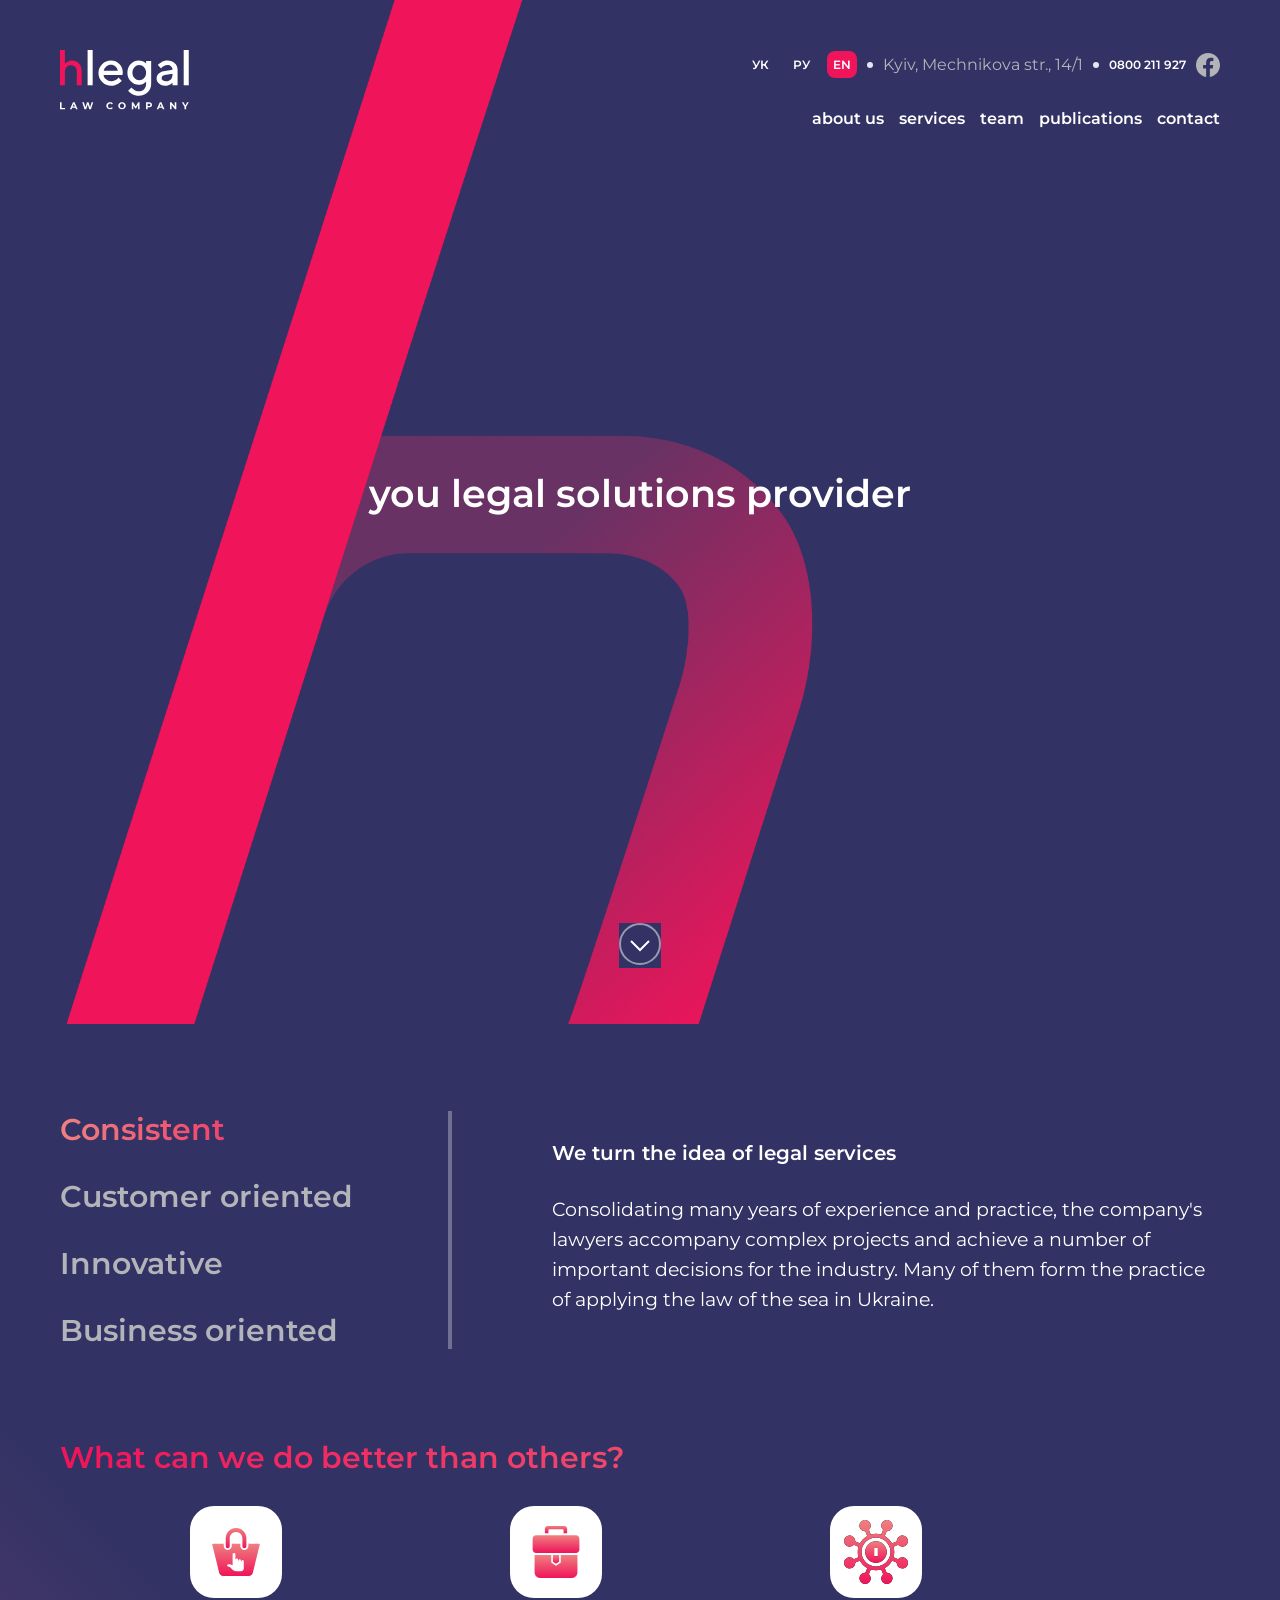
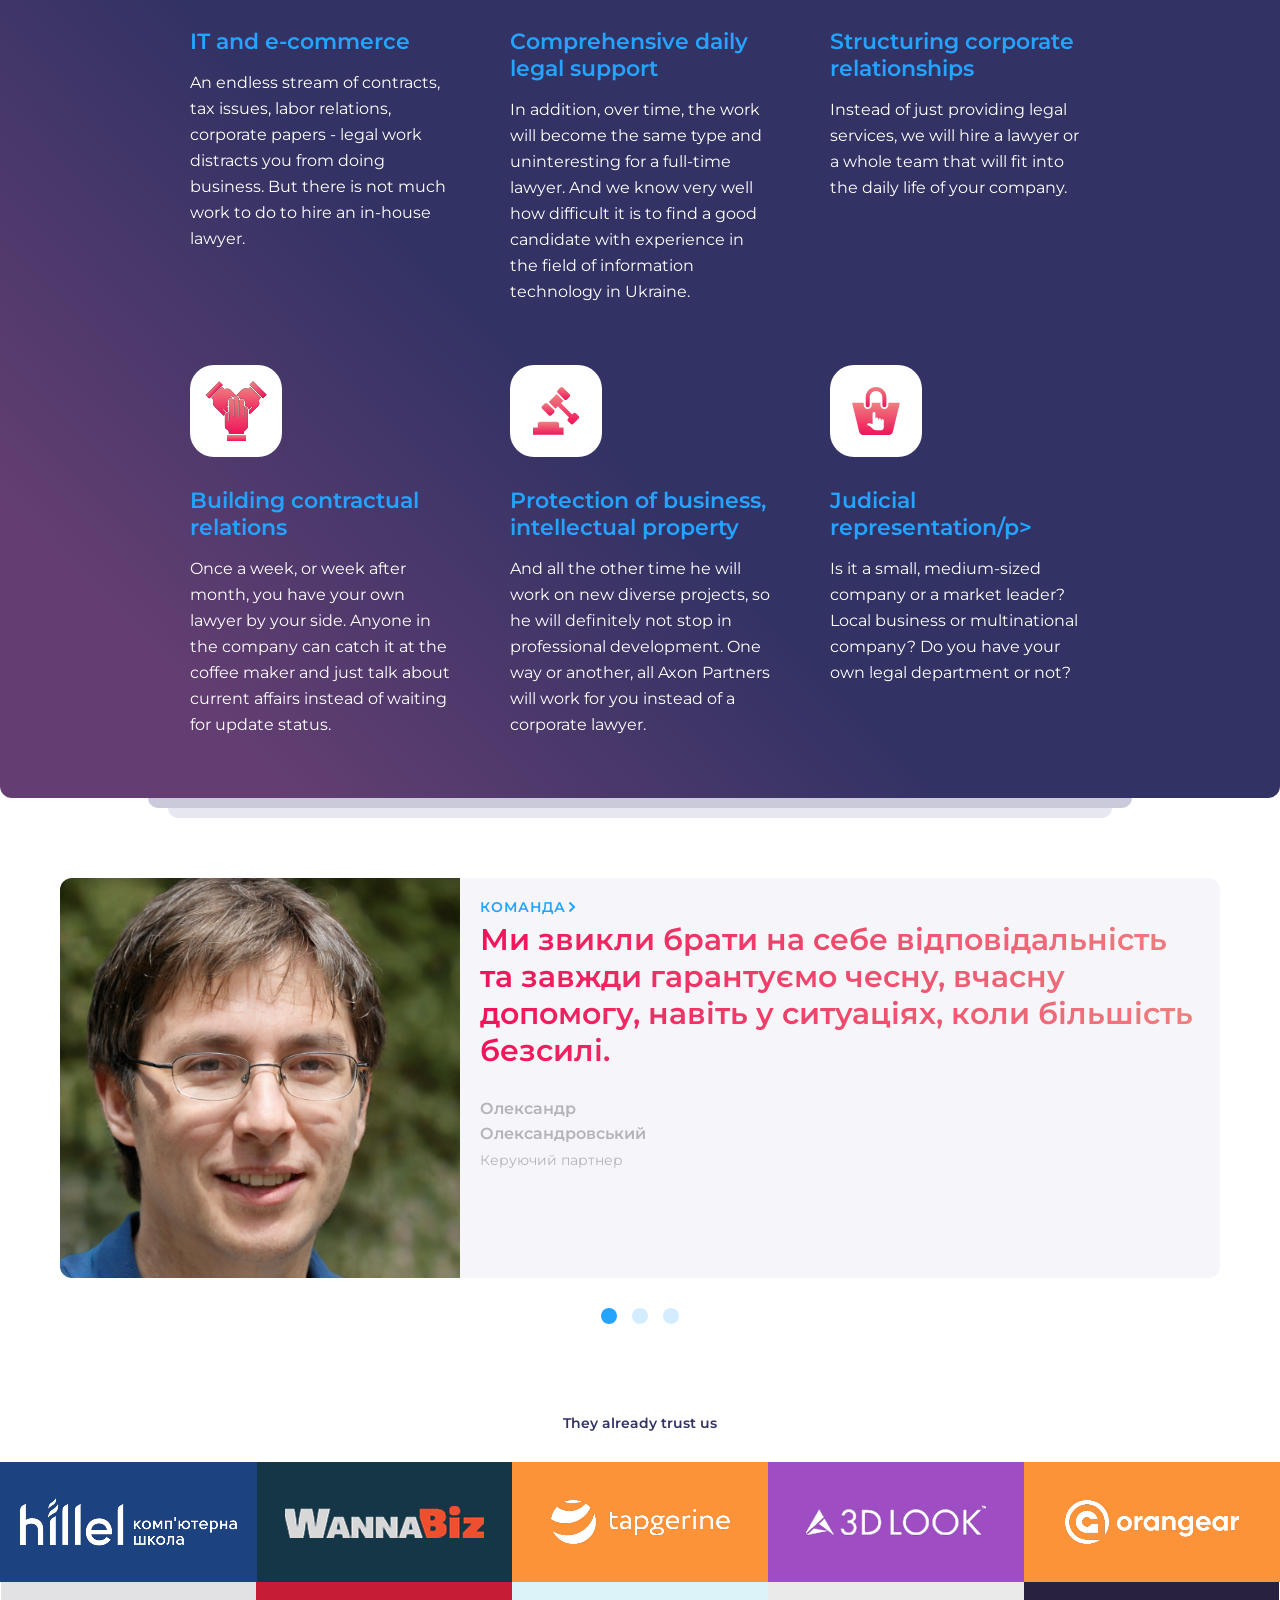
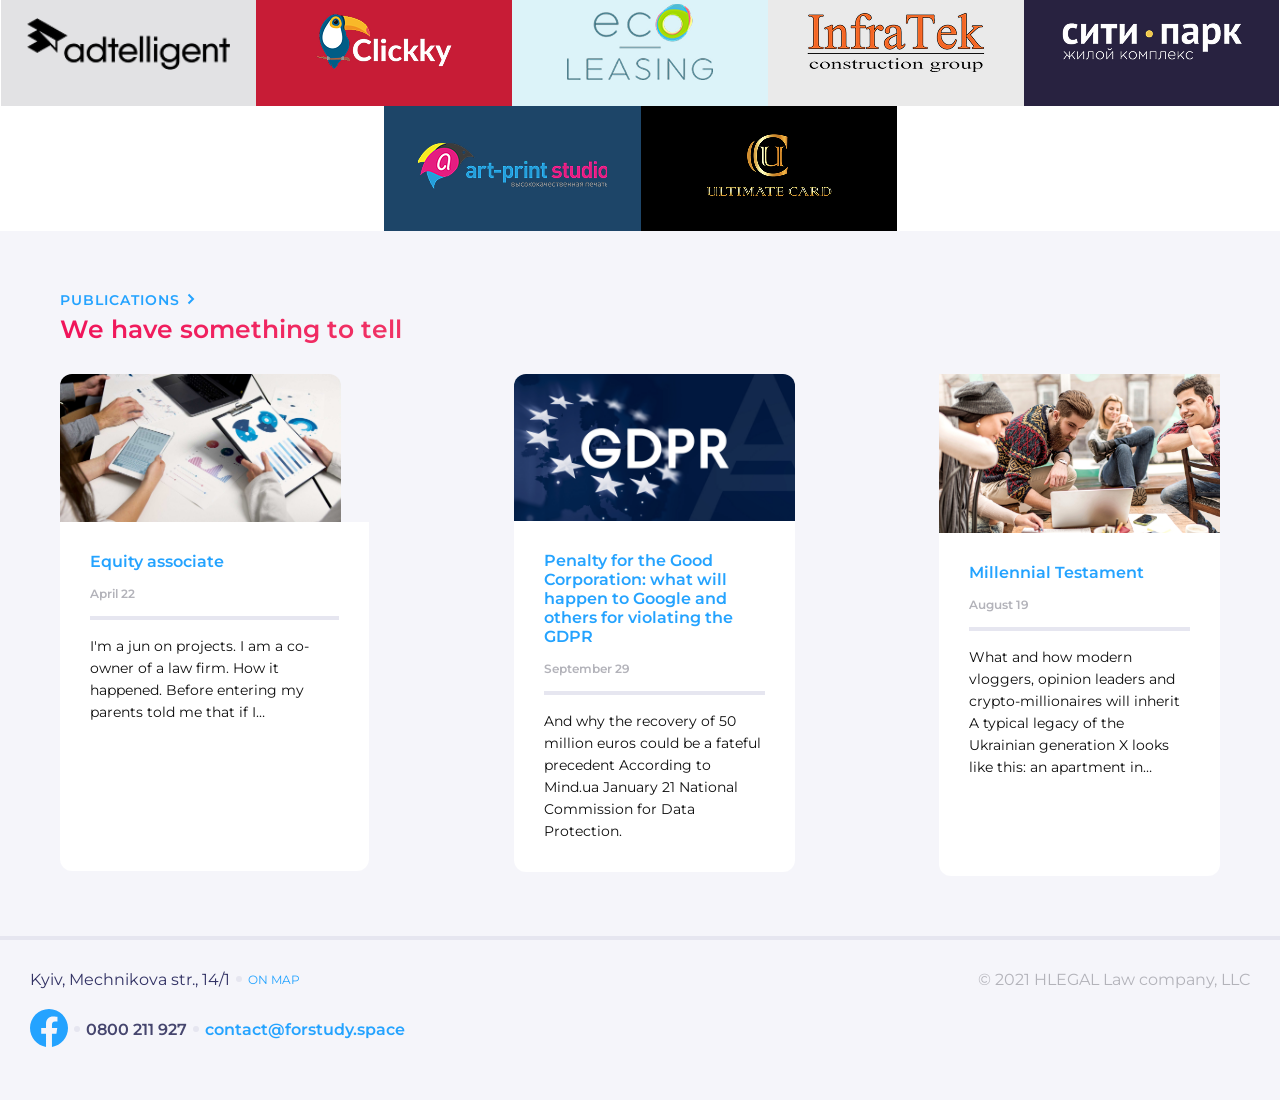
==== commit 15e782df: "master" ====
--- a/index.html
+++ b/index.html
@@ -3,9 +3,9 @@
   <head>
     <meta charset="UTF-8" />
     <meta name="viewport" content="width=device-width, initial-scale=1.0" />
-    <link rel="stylesheet" href="../style/reset.css" />
-    <link rel="stylesheet" href="../style/fonts.css" />
-    <link rel="stylesheet" href="../style/index.css" />
+    <link rel="stylesheet" href="./style/reset.css" />
+    <link rel="stylesheet" href="./style/fonts.css" />
+    <link rel="stylesheet" href="./style/index.css" />
     <title>Homepage</title>
   </head>
   <body>
@@ -18,17 +18,17 @@
               <button class="language__btn">РУ</button>
               <button class="language__btn language__btn--active">EN</button>
             </div>
-            <img class="contacts__dot" src="../img/Dot separator.svg" />
+            <img class="contacts__dot" src="./img/Dot separator.svg" />
             <p class="contacts__street">Kyiv, Mechnikova str., 14/1</p>
-            <img class="contacts__dot" src="../img/Dot separator.svg" />
+            <img class="contacts__dot" src="./img/Dot separator.svg" />
             <span class="number">0800 211 927</span>
-            <img class="contacts__facobook-hover" src="../img/facewhite.svg" />
+            <img class="contacts__facobook-hover" src="./img/facewhite.svg" />
           </div>
           <div class="burger-menu_hlegal">
             <div class="hlegalsvg">
               <a href="./index.html"
                 ><button class="a-logo">
-                  <img class="logologo" src="../img/logo.svg" /></button
+                  <img class="logologo" src="./img/Logo.svg" /></button
               ></a>
             </div>
             <div class="burger-menu_hlegal__buttons">
@@ -49,7 +49,7 @@
               >
             </div>
             <button class="menu" id="burger">
-              <img src="../img/Hamburger.svg" class="hamburg" />
+              <img src="./img/Hamburger.svg" class="hamburg" />
             </button>
 
             <nav class="mobile-menu" id="mobileMenu" aria-hidden="true">
@@ -79,7 +79,7 @@
           <div class="hlegalsvg">
             <a href="./index.html" class="a-logo"
               ><button class="a-logo">
-                <img class="logologo" src="../img/logo.svg" /></button
+                <img class="logologo" src="./img/Logo.svg" /></button
             ></a>
           </div>
           <div>
@@ -88,11 +88,11 @@
                 <button class="language__btn">УК</button>
                 <button class="language__btn">РУ</button>
                 <button class="language__btn language__btn--active">EN</button>
-                <img class="contacts__dot" src="../img/Dot separator.svg" />
+                <img class="contacts__dot" src="./img/Dot separator.svg" />
                 <p class="contacts__street">Kyiv, Mechnikova str., 14/1</p>
-                <img class="contacts__dot" src="../img/Dot separator.svg" />
+                <img class="contacts__dot" src="./img/Dot separator.svg" />
                 <span class="number">0800 211 927</span>
-                <img class="contacts__dot" src="../img/Facebook-Header.svg" />
+                <img class="contacts__dot" src="./img/Facebook-Header.svg" />
               </div>
             </div>
             <div class="burger-menu_hlegal__buttons">
@@ -118,7 +118,7 @@
       <div class="position-content">
         <p class="position-content__text">you legal solutions provider</p>
         <button class="position-content__btn">
-          <img src="../img/Scroll.svg" class="scrollhover" />
+          <img src="./img/Scroll.svg" class="scrollhover" />
         </button>
       </div>
     </div>
@@ -143,7 +143,7 @@
       <p class="servises-cards__header">What can we do better than others?</p>
       <div class="servises-cards__flex">
         <div class="servises-cards__all">
-          <img src="../img/Ecommerce.svg" class="servises-cards__svg" />
+          <img src="./img/Ecommerce.svg" class="servises-cards__svg" />
           <p class="servises-cards__text-regular">IT and e-commerce</p>
           <p class="servises-cards__text-basic">
             An endless stream of contracts, tax issues, labor relations,
@@ -152,7 +152,7 @@
           </p>
         </div>
         <div class="servises-cards__all">
-          <img src="../img/Support.svg" class="servises-cards__svg" />
+          <img src="./img/Support.svg" class="servises-cards__svg" />
           <p class="servises-cards__text-regular">
             Comprehensive daily legal support
           </p>
@@ -164,7 +164,7 @@
           </p>
         </div>
         <div class="servises-cards__all">
-          <img src="../img/Coprorate.svg" class="servises-cards__svg" />
+          <img src="./img/Coprorate.svg" class="servises-cards__svg" />
           <p class="servises-cards__text-regular">
             Structuring corporate relationships
           </p>
@@ -174,7 +174,7 @@
           </p>
         </div>
         <div class="servises-cards__all">
-          <img src="../img/Trust.svg" class="servises-cards__svg" />
+          <img src="./img/Trust.svg" class="servises-cards__svg" />
           <p class="servises-cards__text-regular">
             Building contractual relations
           </p>
@@ -186,7 +186,7 @@
           </p>
         </div>
         <div class="servises-cards__all">
-          <img src="../img/Court.svg" class="servises-cards__svg" />
+          <img src="./img/Court.svg" class="servises-cards__svg" />
           <p class="servises-cards__text-regular">
             Protection of business, intellectual property
           </p>
@@ -198,7 +198,7 @@
           </p>
         </div>
         <div class="servises-cards__all">
-          <img src="../img/Ecommerce.svg" class="servises-cards__svg" />
+          <img src="./img/Ecommerce.svg" class="servises-cards__svg" />
           <p class="servises-cards__text-regular">Judicial representation/p></p>
           <p class="servises-cards__text-basic">
             Is it a small, medium-sized company or a market leader? Local
@@ -214,10 +214,10 @@
     </div>
     <article class="about-team">
       <div class="about-team__flex">
-        <img src="../img/team2.png" class="about-team__image" />
+        <img src="./img/team2.png" class="about-team__image" />
         <div class="about-team__text">
           <p class="about-team__regular">
-            команда <img src="../img/Arrow.svg" />
+            команда <img src="./img/Arrow.svg" />
           </p>
           <p class="about-team__red-text">
             Ми звикли брати на себе відповідальність та завжди гарантуємо чесну,
@@ -264,53 +264,53 @@
       <p class="clients__text">They already trust us</p>
       <div class="clients__logos">
         <div class="clients__padding1">
-          <img src="../img/logo.png" class="clients__photo" />
+          <img src="./img/logo.png" class="clients__photo" />
         </div>
         <div class="clients__padding2">
-          <img src="../img/logo2.png" class="clients__photo" />
+          <img src="./img/logo2.png" class="clients__photo" />
         </div>
         <div class="clients__padding3">
-          <img src="../img/logo4.png" class="clients__photo" />
+          <img src="./img/logo4.png" class="clients__photo" />
         </div>
         <div class="clients__padding4">
-          <img src="../img/logo12.png" class="clients__photo" />
+          <img src="./img/logo12.png" class="clients__photo" />
         </div>
         <div class="clients__padding5">
-          <img src="../img/logo13.png" class="clients__photo" />
+          <img src="./img/logo13.png" class="clients__photo" />
         </div>
         <div class="clients__padding6">
-          <img src="../img/logo11.png" class="clients__photo" />
+          <img src="./img/logo11.png" class="clients__photo" />
         </div>
         <div class="clients__padding7">
-          <img src="../img/logo7.png" class="clients__photo" />
+          <img src="./img/logo7.png" class="clients__photo" />
         </div>
         <div class="clients__padding8">
-          <img src="../img/logo8.png" class="clients__photo" />
+          <img src="./img/logo8.png" class="clients__photo" />
         </div>
         <div class="clients__padding9">
-          <img src="../img/logo5.png" class="clients__photo" />
+          <img src="./img/logo5.png" class="clients__photo" />
         </div>
         <div class="clients__padding10">
-          <img src="../img/logo6.png" class="clients__photo" />
+          <img src="./img/logo6.png" class="clients__photo" />
         </div>
         <div class="clients__padding11">
-          <img src="../img/logo9.png" class="clients__photo" />
+          <img src="./img/logo9.png" class="clients__photo" />
         </div>
         <div class="clients__padding12">
-          <img src="../img/logo10.png" class="clients__photo" />
+          <img src="./img/logo10.png" class="clients__photo" />
         </div>
       </div>
     </div>
     <article class="publications">
       <div class="publications__text-header">
         <h3 class="publications__text-img">
-          Publications <img src="../img/Arrow.svg" />
+          Publications <img src="./img/Arrow.svg" />
         </h3>
         <p class="publications__text-gradient">We have something to tell</p>
       </div>
       <div class="publications__card">
         <div class="publications__first">
-          <img src="../img/publicatin1.png" class="publications__image" />
+          <img src="./img/publicatin1.png" class="publications__image" />
           <div class="publications__text1">
             <p class="publications__text">Equity associate</p>
             <p class="publications__date">April 22</p>
@@ -321,7 +321,7 @@
           </div>
         </div>
         <div class="publications__first">
-          <img src="../img/publicatin2.png" class="publications__image" />
+          <img src="./img/publicatin2.png" class="publications__image" />
           <div class="publications__text2">
             <p class="publications__text">
               Penalty for the Good Corporation: what will happen to Google and
@@ -336,7 +336,7 @@
           </div>
         </div>
         <div class="publications__first">
-          <img src="../img/publicatin3.png" class="publications__image2" />
+          <img src="./img/publicatin3.png" class="publications__image2" />
           <div class="publications__text3">
             <p class="publications__text">Millennial Testament</p>
             <p class="publications__date">August 19</p>
@@ -353,7 +353,7 @@
       <div>
         <div class="information__footer">
           <p class="information__street">Kyiv, Mechnikova str., 14/1</p>
-          <img src="../img/Dot separator.svg" class="img-dot" />
+          <img src="./img/Dot separator.svg" class="img-dot" />
           <p class="information__map">On map</p>
         </div>
         <div class="information__footer">
@@ -378,9 +378,9 @@
               </defs>
             </svg>
           </button>
-          <img src="../img/Dot separator.svg" class="img-dot" />
+          <img src="./img/Dot separator.svg" class="img-dot" />
           <p class="information__phone">0800 211 927</p>
-          <img src="../img/Dot separator.svg" class="img-dot" />
+          <img src="./img/Dot separator.svg" class="img-dot" />
           <p class="information__email">contact@forstudy.space</p>
         </div>
       </div>
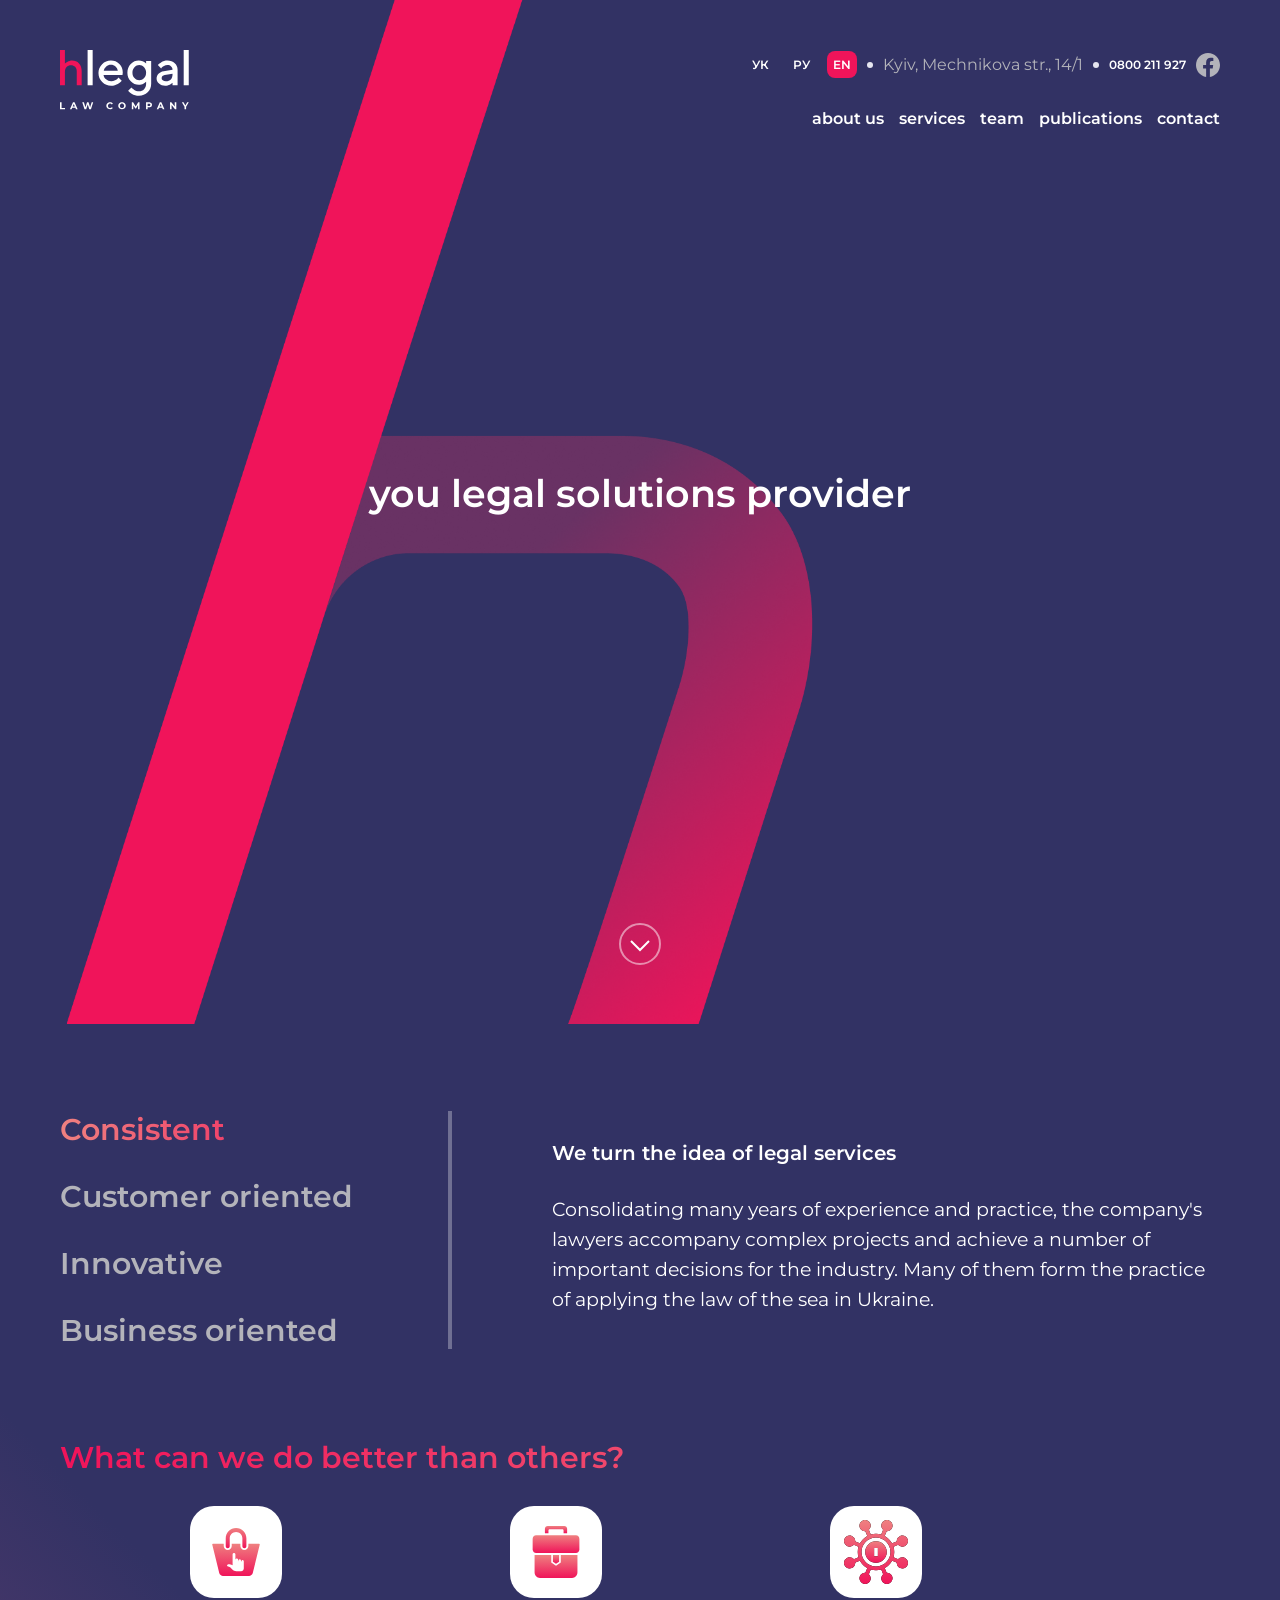
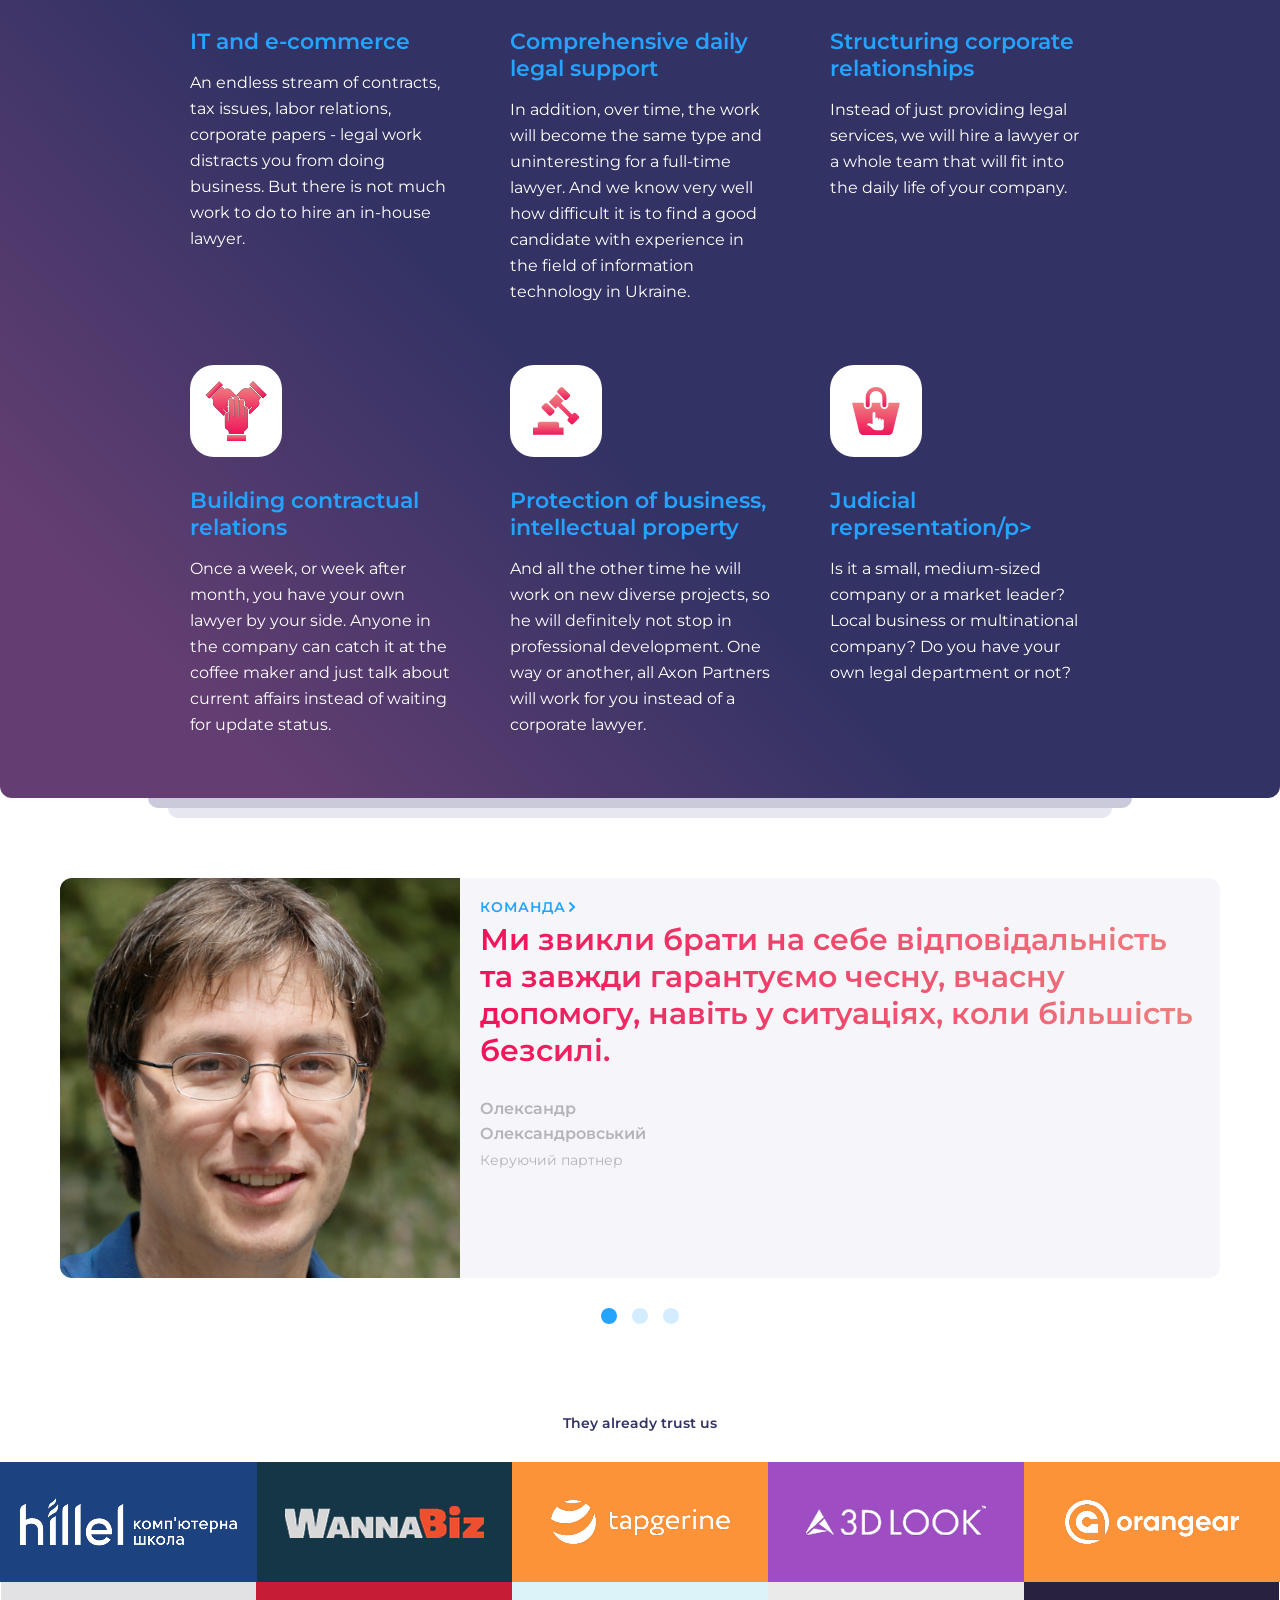
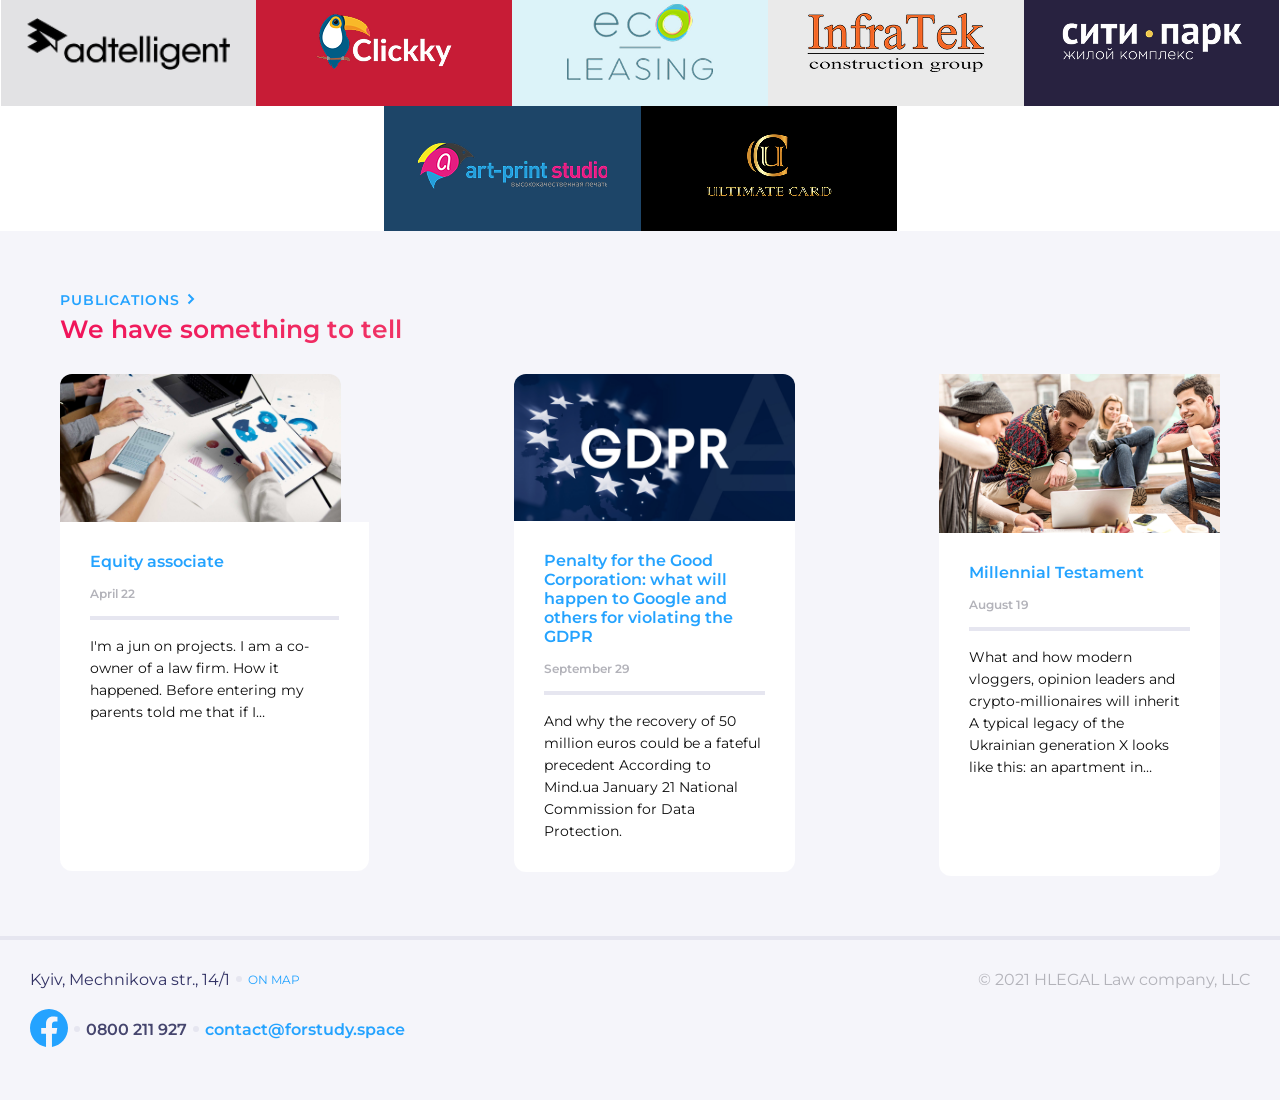
==== commit 894c0ad0: "mastr" ====
--- a/index.html
+++ b/index.html
@@ -3,6 +3,7 @@
   <head>
     <meta charset="UTF-8" />
     <meta name="viewport" content="width=device-width, initial-scale=1.0" />
+    <meta name="format-detection" content="telephone=no">
     <link rel="stylesheet" href="./style/reset.css" />
     <link rel="stylesheet" href="./style/fonts.css" />
     <link rel="stylesheet" href="./style/index.css" />
--- a/style/index.css
+++ b/style/index.css
@@ -245,7 +245,7 @@
 }
 .position-content__btn {
   border: none;
-  background-color: #323264;
+  background-color: transparent;
   transition: 0.3s;
   cursor: pointer;
 }
@@ -255,6 +255,7 @@
 }
 .scrollhover:hover {
   transform: scale(1.1);
+  background-color: transparent;
   content: url("../img/pyk.svg");
 }
 
@@ -873,6 +874,20 @@
   .publications__text-gradient {
     max-width: 77%;
   }
+  .border-radius {
+    display: flex;
+    align-items: center;
+    justify-content: center;
+    flex-direction: column;
+    flex-wrap: nowrap;
+    gap: 0;
+  }
+  .border-radius__dark {
+    width: 335px;
+  }
+  .border-radius__light {
+    width: 295px;
+  }
 }
 @media screen and (min-width: 425px) {
   .background-container {
@@ -882,6 +897,20 @@
     background-size: 595px;
     background-position: -60px 0px;
   }
+  .border-radius {
+    display: flex;
+    align-items: center;
+    justify-content: center;
+    flex-direction: column;
+    flex-wrap: nowrap;
+    gap: 0;
+  }
+  .border-radius__dark {
+    width: 375px;
+  }
+  .border-radius__light {
+    width: 335px;
+  }
   .publications__text-gradient {
     max-width: 69%;
   }
